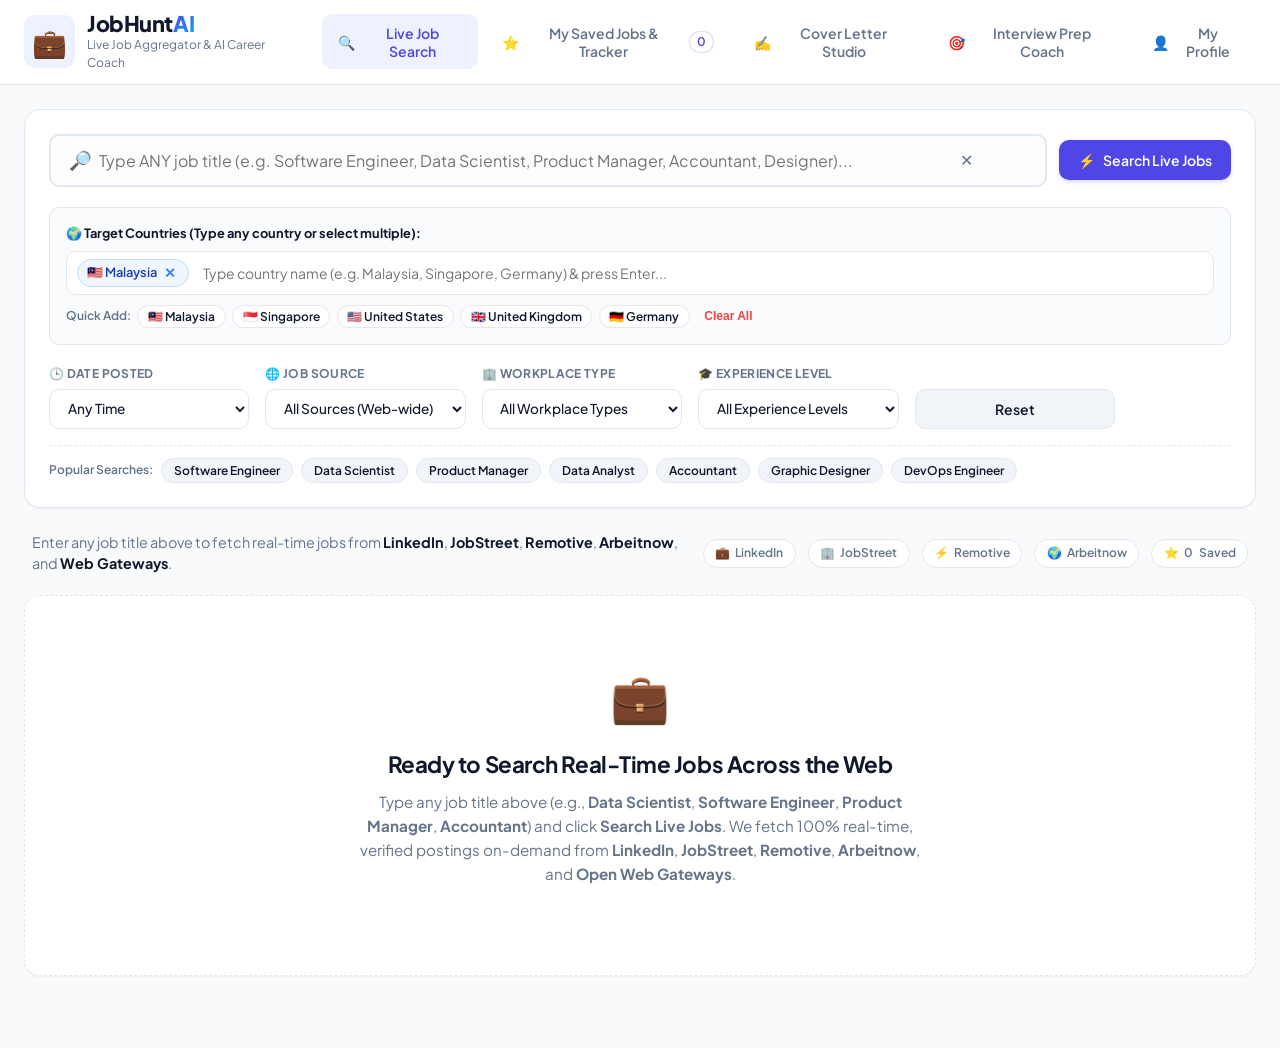
==== static/index.html @ df3e8c30 "A website to find jobs." ====
<!DOCTYPE html>
<html lang="en">
<head>
  <meta charset="UTF-8">
  <meta name="viewport" content="width=device-width, initial-scale=1.0">
  <title>JobHuntAI — Live Real-Time Job Search & Career Assistant</title>
  <link rel="stylesheet" href="styles.css">
  <link rel="preconnect" href="https://fonts.googleapis.com">
  <link rel="preconnect" href="https://fonts.gstatic.com" crossorigin>
  <link href="https://fonts.googleapis.com/css2?family=Plus+Jakarta+Sans:wght@400;500;600;700;800&family=JetBrains+Mono:wght@400;500&display=swap" rel="stylesheet">
</head>
<body>
  <!-- Header / Navigation -->
  <header class="app-header">
    <div class="header-container">
      <div class="brand">
        <div class="logo-icon">💼</div>
        <div class="brand-text">
          <h1>JobHunt<span class="gradient-text">AI</span></h1>
          <p class="tagline">Live Job Aggregator & AI Career Coach</p>
        </div>
      </div>

      <nav class="main-nav">
        <button class="nav-btn active" data-tab="jobs-tab">
          <span class="icon">🔍</span> Live Job Search
        </button>
        <button class="nav-btn" data-tab="tracker-tab">
          <span class="icon">⭐</span> My Saved Jobs & Tracker
          <span class="badge" id="nav-saved-count">0</span>
        </button>
        <button class="nav-btn" data-tab="cover-letter-tab">
          <span class="icon">✍️</span> Cover Letter Studio
        </button>
        <button class="nav-btn" data-tab="interview-tab">
          <span class="icon">🎯</span> Interview Prep Coach
        </button>
        <button class="nav-btn" data-tab="profile-tab">
          <span class="icon">👤</span> My Profile
        </button>
      </nav>
    </div>
  </header>

  <!-- Main Content Container -->
  <main class="main-container">

    <!-- ==================== TAB 1: LIVE JOB SEARCH ==================== -->
    <section id="jobs-tab" class="tab-pane active">
      <!-- Search & Filter Hero -->
      <div class="hero-search-box">
        <form id="live-search-form" class="search-bar-wrap">
          <span class="search-icon">🔎</span>
          <input type="text" id="job-search-input" placeholder="Type ANY job title (e.g. Software Engineer, Data Scientist, Product Manager, Accountant, Designer)..." autocomplete="off" required>
          <button type="button" id="clear-search-btn" class="clear-btn" title="Clear search">✕</button>
          
          <button type="submit" id="search-submit-btn" class="btn btn-primary btn-search-live">
            <span class="icon">⚡</span> <span class="btn-text">Search Live Jobs</span>
          </button>
        </form>

        <!-- Multi-Country Selection Tag Area -->
        <div class="country-filter-section">
          <div class="country-input-wrap">
            <label class="section-label">🌍 Target Countries (Type any country or select multiple):</label>
            <div class="tag-input-container" id="country-tag-container">
              <input type="text" id="country-text-input" placeholder="Type country name (e.g. Malaysia, Singapore, Germany) & press Enter..." list="countries-datalist" autocomplete="off">
            </div>
            <datalist id="countries-datalist">
              <option value="Malaysia">🇲🇾 Malaysia</option>
              <option value="Singapore">🇸🇬 Singapore</option>
              <option value="United States">🇺🇸 United States</option>
              <option value="United Kingdom">🇬🇧 United Kingdom</option>
              <option value="Germany">🇩🇪 Germany</option>
              <option value="Australia">🇦🇺 Australia</option>
              <option value="Canada">🇨🇦 Canada</option>
              <option value="Japan">🇯🇵 Japan</option>
              <option value="Switzerland">🇨🇭 Switzerland</option>
              <option value="Netherlands">🇳🇱 Netherlands</option>
              <option value="France">🇫🇷 France</option>
              <option value="China">🇨🇳 China</option>
              <option value="India">🇮🇳 India</option>
            </datalist>
          </div>

          <div class="quick-country-suggestions">
            <span class="suggestion-label">Quick Add:</span>
            <button type="button" class="quick-country-btn" data-country="Malaysia">🇲🇾 Malaysia</button>
            <button type="button" class="quick-country-btn" data-country="Singapore">🇸🇬 Singapore</button>
            <button type="button" class="quick-country-btn" data-country="United States">🇺🇸 United States</button>
            <button type="button" class="quick-country-btn" data-country="United Kingdom">🇬🇧 United Kingdom</button>
            <button type="button" class="quick-country-btn" data-country="Germany">🇩🇪 Germany</button>
            <button type="button" class="clear-countries-link" id="clear-all-countries-btn">Clear All</button>
          </div>
        </div>

        <!-- Filter Row: Date Posted (Time Filter), Source, Workplace, Experience -->
        <div class="filters-row">
          <div class="filter-group">
            <label for="filter-time">🕒 Date Posted</label>
            <select id="filter-time" class="form-select">
              <option value="any">Any Time</option>
              <option value="24h">Past 24 Hours</option>
              <option value="week">Past Week (7 Days)</option>
              <option value="month">Past Month (30 Days)</option>
            </select>
          </div>

          <div class="filter-group">
            <label for="filter-source">🌐 Job Source</label>
            <select id="filter-source" class="form-select">
              <option value="">All Sources (Web-wide)</option>
              <option value="LinkedIn">LinkedIn</option>
              <option value="JobStreet">JobStreet</option>
              <option value="Remotive">Remotive (Remote Tech)</option>
              <option value="Arbeitnow">Arbeitnow (Global/EU)</option>
              <option value="Web">Web Gateways</option>
            </select>
          </div>

          <div class="filter-group">
            <label for="filter-workplace">🏢 Workplace Type</label>
            <select id="filter-workplace" class="form-select">
              <option value="">All Workplace Types</option>
              <option value="Hybrid">Hybrid</option>
              <option value="Remote">Remote</option>
              <option value="On-site">On-site</option>
            </select>
          </div>

          <div class="filter-group">
            <label for="filter-experience">🎓 Experience Level</label>
            <select id="filter-experience" class="form-select">
              <option value="">All Experience Levels</option>
              <option value="Entry-level">Entry-level / Graduate</option>
              <option value="Mid-level">Mid-level</option>
              <option value="Senior">Senior</option>
              <option value="Lead">Lead / Management</option>
            </select>
          </div>

          <div class="filter-group filter-actions">
            <label>&nbsp;</label>
            <button type="button" id="reset-filters-btn" class="btn btn-secondary">Reset</button>
          </div>
        </div>

        <!-- Role Suggestions -->
        <div class="quick-tags">
          <span class="quick-tag-label">Popular Searches:</span>
          <button type="button" class="tag-pill" data-keyword="Software Engineer">Software Engineer</button>
          <button type="button" class="tag-pill" data-keyword="Data Scientist">Data Scientist</button>
          <button type="button" class="tag-pill" data-keyword="Product Manager">Product Manager</button>
          <button type="button" class="tag-pill" data-keyword="Data Analyst">Data Analyst</button>
          <button type="button" class="tag-pill" data-keyword="Accountant">Accountant</button>
          <button type="button" class="tag-pill" data-keyword="Graphic Designer">Graphic Designer</button>
          <button type="button" class="tag-pill" data-keyword="DevOps Engineer">DevOps Engineer</button>
        </div>
      </div>

      <!-- Live Search Status Banner -->
      <div class="results-header">
        <div class="results-count">
          <span id="search-status-text">Enter any job title above to fetch real-time jobs from <strong>LinkedIn</strong>, <strong>JobStreet</strong>, <strong>Remotive</strong>, <strong>Arbeitnow</strong>, and <strong>Web Gateways</strong>.</span>
        </div>
        <div class="stats-pills">
          <span class="stat-badge"><span class="icon">💼</span> LinkedIn</span>
          <span class="stat-badge"><span class="icon">🏢</span> JobStreet</span>
          <span class="stat-badge"><span class="icon">⚡</span> Remotive</span>
          <span class="stat-badge"><span class="icon">🌍</span> Arbeitnow</span>
          <span class="stat-badge"><span class="icon">⭐</span> <span id="stat-saved-count">0</span> Saved</span>
        </div>
      </div>

      <!-- Jobs Grid -->
      <div id="jobs-grid" class="jobs-grid">
        <!-- Live jobs will appear here on search -->
      </div>

      <!-- Load More Pagination Button -->
      <div id="load-more-container" class="load-more-wrap hidden">
        <button id="load-more-btn" class="btn btn-secondary btn-lg">
          <span class="icon">➕</span> Load More Jobs (<span id="showing-count">0</span> of <span id="total-count">0</span>)
        </button>
      </div>
    </section>

    <!-- ==================== TAB 2: SAVED JOBS & APPLICATION TRACKER ==================== -->
    <section id="tracker-tab" class="tab-pane">
      <div class="tracker-header">
        <div>
          <h2>My Saved Jobs & Application Pipeline</h2>
          <p class="panel-subtitle">Jobs you bookmark from live searches are stored here to draft cover letters, prepare for interviews, and track your application progress.</p>
        </div>
        <div class="tracker-quick-stats">
          <div class="stat-box">
            <span class="stat-num" id="pipeline-total">0</span>
            <span class="stat-label">Total Saved</span>
          </div>
          <div class="stat-box">
            <span class="stat-num text-warning" id="pipeline-saved">0</span>
            <span class="stat-label">Bookmarked</span>
          </div>
          <div class="stat-box">
            <span class="stat-num text-info" id="pipeline-applied">0</span>
            <span class="stat-label">Applied</span>
          </div>
          <div class="stat-box">
            <span class="stat-num text-primary" id="pipeline-interviewing">0</span>
            <span class="stat-label">Interviewing</span>
          </div>
        </div>
      </div>

      <!-- Pipeline Kanban Board -->
      <div class="kanban-board">
        <div class="kanban-col">
          <div class="kanban-col-header">
            <h4>⭐ Bookmarked / Saved</h4>
            <span class="col-count" id="count-col-saved">0</span>
          </div>
          <div class="kanban-cards" id="col-saved-cards"></div>
        </div>

        <div class="kanban-col">
          <div class="kanban-col-header">
            <h4>🚀 Applied</h4>
            <span class="col-count" id="count-col-applied">0</span>
          </div>
          <div class="kanban-cards" id="col-applied-cards"></div>
        </div>

        <div class="kanban-col">
          <div class="kanban-col-header">
            <h4>🎯 Interviewing</h4>
            <span class="col-count" id="count-col-interviewing">0</span>
          </div>
          <div class="kanban-cards" id="col-interviewing-cards"></div>
        </div>

        <div class="kanban-col">
          <div class="kanban-col-header">
            <h4>🎉 Offer / Decisions</h4>
            <span class="col-count" id="count-col-offered">0</span>
          </div>
          <div class="kanban-cards" id="col-offered-cards"></div>
        </div>
      </div>
    </section>

    <!-- ==================== TAB 3: COVER LETTER STUDIO ==================== -->
    <section id="cover-letter-tab" class="tab-pane">
      <div class="feature-layout">
        <div class="feature-sidebar">
          <div class="panel-card">
            <h3><span class="icon">⚙️</span> Generation Setup</h3>
            <p class="panel-subtitle">Select a saved job or tailor a custom cover letter.</p>

            <div class="form-group">
              <label for="cl-job-select">Target Role</label>
              <select id="cl-job-select" class="form-select">
                <option value="">-- Choose from Saved Jobs --</option>
              </select>
            </div>

            <div id="cl-job-preview-box" class="job-quick-preview hidden">
              <div class="preview-title" id="cl-preview-title">-</div>
              <div class="preview-company" id="cl-preview-company">-</div>
              <div class="preview-meta">
                <span class="badge" id="cl-preview-country">🌍 -</span>
                <span class="badge" id="cl-preview-source">💼 Source</span>
              </div>
            </div>

            <div class="form-group">
              <label for="cl-tone-select">Tone of Letter</label>
              <select id="cl-tone-select" class="form-select">
                <option value="professional">Professional & Polished</option>
                <option value="enthusiastic">Enthusiastic & Passionate</option>
                <option value="confident">Confident & Results-Oriented</option>
                <option value="modern">Modern, Concise & Direct</option>
              </select>
            </div>

            <div class="form-group">
              <label for="cl-motivation-input">🎯 Why This Company? (Motivation & Culture Fit - Optional)</label>
              <textarea id="cl-motivation-input" rows="2" placeholder="e.g. I admire your real-time data architecture and your expansion across Southeast Asia..."></textarea>
            </div>

            <div class="form-group">
              <label for="cl-achievements-input">🏆 Key Achievements & Quantified Metrics (Optional)</label>
              <textarea id="cl-achievements-input" rows="3" placeholder="e.g. Scaled database infrastructure to 10M daily users; reduced customer churn by 18%; led a cross-functional team of 6 engineers."></textarea>
            </div>

            <div class="form-group">
              <label for="cl-skills-highlight-input">🛠️ Skills to Emphasize (Optional)</label>
              <input type="text" id="cl-skills-highlight-input" placeholder="e.g. Python, SQL, distributed systems, PyTorch">
            </div>

            <div class="form-group">
              <label for="cl-career-story-input">📖 Career Story / Trajectory (Optional)</label>
              <textarea id="cl-career-story-input" rows="2" placeholder="e.g. Transitioned from finance analytics to software engineering, bringing strong commercial acumen to technical problems."></textarea>
            </div>

            <div class="form-group">
              <label for="cl-focus-input">💡 Additional Custom Focus (Optional)</label>
              <textarea id="cl-focus-input" rows="2" placeholder="e.g. Emphasize my 4 years of experience, leadership, and proactive problem ownership."></textarea>
            </div>

            <div class="form-group">
              <label for="cl-gemini-key">🔑 Gemini API Key (Optional for Gemini 1.5/2.0 Generation)</label>
              <input type="password" id="cl-gemini-key" placeholder="AIzaSy... (uses smart built-in engine if blank)">
            </div>

            <div class="candidate-snapshot">
              <div class="snapshot-header">
                <strong>Applicant Snapshot</strong>
                <a href="#" class="edit-profile-link" id="cl-edit-profile-btn">Edit Profile</a>
              </div>
              <div class="snapshot-body" id="cl-applicant-summary">
                Loading profile...
              </div>
            </div>

            <button id="generate-cl-btn" class="btn btn-primary btn-block btn-lg">
              <span class="icon">✨</span> Generate Cover Letter
            </button>
          </div>
        </div>

        <div class="feature-main">
          <div class="panel-card editor-card">
            <div class="editor-header">
              <div class="editor-title">
                <h3>Cover Letter Output</h3>
                <span class="editor-badge" id="cl-status-badge">Ready</span>
              </div>
              <div class="editor-actions">
                <button id="copy-cl-btn" class="btn btn-sm btn-outline">
                  <span class="icon">📋</span> Copy
                </button>
                <button id="download-cl-btn" class="btn btn-sm btn-outline">
                  <span class="icon">💾</span> Download TXT
                </button>
                <button id="print-cl-btn" class="btn btn-sm btn-outline">
                  <span class="icon">🖨️</span> Print / PDF
                </button>
              </div>
            </div>

            <div class="editor-body">
              <textarea id="cl-output-textarea" placeholder="Your generated cover letter will appear here. You can freely edit and polish it before copying or downloading."></textarea>
            </div>

            <div class="editor-footer">
              <span id="cl-word-count">0 words</span>
              <span class="text-muted">Pro-tip: Tailored cover letters referencing company headquarters and scale achieve 3x higher response rates.</span>
            </div>
          </div>
        </div>
      </div>
    </section>

    <!-- ==================== TAB 4: INTERVIEW PREP COACH ==================== -->
    <section id="interview-tab" class="tab-pane">
      <div class="interview-header-bar">
        <div class="selector-container">
          <label for="prep-job-select"><strong>🎯 Select Job for Interview Preparation:</strong></label>
          <select id="prep-job-select" class="form-select">
            <option value="">-- Choose from Saved Jobs --</option>
          </select>
        </div>
        <div id="prep-job-badge" class="prep-job-badge hidden">
          <span id="prep-badge-title">-</span> at <span id="prep-badge-company">-</span>
        </div>
      </div>

      <div class="prep-layout">
        <div class="prep-questions-col">
          <div class="sub-nav">
            <button class="sub-nav-btn active" data-subtab="tech-questions">💻 Technical / Role Q&A</button>
            <button class="sub-nav-btn" data-subtab="behavioral-questions">🤝 Behavioral (STAR)</button>
            <button class="sub-nav-btn" data-subtab="company-questions">🏢 Company & Culture</button>
            <button class="sub-nav-btn" data-subtab="reverse-questions">❓ Questions to Ask</button>
          </div>

          <div id="tech-questions" class="sub-tab-content active">
            <div class="prep-intro-alert">
              <strong>Role Rigor Check:</strong> Tailored questions designed to test core domain competencies, technical frameworks, and problem-solving required for this position.
            </div>
            <div id="tech-questions-list" class="accordion-list"></div>
          </div>

          <div id="behavioral-questions" class="sub-tab-content">
            <div class="prep-intro-alert">
              <strong>STAR Framework Guide:</strong> Structure your answers with <em>Situation</em>, <em>Task</em>, <em>Action</em>, and <em>Result</em>.
            </div>
            <div id="behavioral-questions-list" class="accordion-list"></div>
          </div>

          <div id="company-questions" class="sub-tab-content">
            <div class="prep-intro-alert">
              <strong>Company Context:</strong> Tailored insights leveraging company headquarters, scale, and industry positioning.
            </div>
            <div id="company-questions-list" class="accordion-list"></div>
          </div>

          <div id="reverse-questions" class="sub-tab-content">
            <div class="prep-intro-alert">
              <strong>Stand Out:</strong> Asking smart, insightful questions at the end of the interview shows leadership and curiosity.
            </div>
            <div id="reverse-questions-list" class="accordion-list"></div>
          </div>
        </div>

        <div class="prep-practice-col">
          <div class="panel-card practice-card">
            <div class="practice-header">
              <h3><span class="icon">🎙️</span> Mock Practice & AI Feedback</h3>
              <span class="badge badge-accent">Live Simulator</span>
            </div>
            <p class="panel-subtitle">Select any question from the left, practice typing your answer, and receive instant AI grading and feedback.</p>

            <div class="form-group">
              <label>Current Selected Question:</label>
              <div id="practice-current-question" class="practice-question-display">
                Click "Practice Answering" on any question to load it here.
              </div>
            </div>

            <div class="form-group">
              <label for="practice-user-answer">Your Practice Answer:</label>
              <textarea id="practice-user-answer" rows="6" placeholder="Type your response here. Aim for 3-5 sentences including technical methods, trade-offs, and measurable outcomes..."></textarea>
            </div>

            <button id="evaluate-answer-btn" class="btn btn-primary btn-block">
              <span class="icon">⚡</span> Evaluate My Answer
            </button>

            <div id="evaluation-result-box" class="evaluation-result hidden">
              <div class="eval-score-row">
                <div class="eval-score-circle">
                  <span id="eval-score-num">85</span>
                  <small>/100</small>
                </div>
                <div class="eval-score-verdict">
                  <h4 id="eval-verdict-title">Strong Performance!</h4>
                  <p id="eval-verdict-desc">Your answer covers key fundamentals with good depth.</p>
                </div>
              </div>

              <div class="eval-section">
                <h5>✅ Key Strengths</h5>
                <ul id="eval-strengths-list"></ul>
              </div>

              <div class="eval-section">
                <h5>💡 Suggestions for Improvement</h5>
                <ul id="eval-improvements-list"></ul>
              </div>

              <div class="eval-section">
                <h5>🏆 Model Sample Answer</h5>
                <div id="eval-model-answer" class="eval-model-box"></div>
              </div>
            </div>
          </div>
        </div>
      </div>
    </section>

    <!-- ==================== TAB 5: MY PROFILE ==================== -->
    <section id="profile-tab" class="tab-pane">
      <div class="profile-container">
        <div class="panel-card">
          <div class="profile-card-header">
            <div>
              <h2>Candidate Profile & Resume Data</h2>
              <p class="panel-subtitle">Your profile information is automatically used by the AI engine to personalize cover letters and interview prep.</p>
            </div>
            <button id="save-profile-btn" class="btn btn-primary">
              <span class="icon">💾</span> Save Profile
            </button>
          </div>

          <form id="profile-form" class="profile-form">
            <div class="form-grid-2">
              <div class="form-group">
                <label for="prof-name">Full Name</label>
                <input type="text" id="prof-name" placeholder="e.g. Alex Chen">
              </div>
              <div class="form-group">
                <label for="prof-title">Current Professional Title</label>
                <input type="text" id="prof-title" placeholder="e.g. Senior Software Engineer">
              </div>
            </div>

            <div class="form-grid-3">
              <div class="form-group">
                <label for="prof-email">Email Address</label>
                <input type="email" id="prof-email" placeholder="alex@example.com">
              </div>
              <div class="form-group">
                <label for="prof-phone">Phone Number</label>
                <input type="text" id="prof-phone" placeholder="+60 12-345 6789">
              </div>
              <div class="form-group">
                <label for="prof-location">Location / Remote Preference</label>
                <input type="text" id="prof-location" placeholder="e.g. Kuala Lumpur, Malaysia (Open to Remote)">
              </div>
            </div>

            <div class="form-grid-2">
              <div class="form-group">
                <label for="prof-experience">Years of Professional Experience</label>
                <input type="number" id="prof-experience" min="0" max="40" value="4">
              </div>
              <div class="form-group">
                <label for="prof-education">Education Background</label>
                <input type="text" id="prof-education" placeholder="e.g. B.S. in Computer Science">
              </div>
            </div>

            <div class="form-group">
              <label for="prof-skills">Core Skills (Comma separated)</label>
              <input type="text" id="prof-skills" placeholder="Python, SQL, React, Node.js, Cloud, Docker">
            </div>

            <div class="form-group">
              <label for="prof-bio">Career Bio & Key Accomplishments</label>
              <textarea id="prof-bio" rows="4" placeholder="Briefly describe your career highlights, impact achieved, and key technologies you excel in..."></textarea>
            </div>

            <div class="form-grid-3">
              <div class="form-group">
                <label for="prof-linkedin">LinkedIn Profile URL</label>
                <input type="url" id="prof-linkedin" placeholder="https://linkedin.com/in/username">
              </div>
              <div class="form-group">
                <label for="prof-github">GitHub / Portfolio URL</label>
                <input type="url" id="prof-github" placeholder="https://github.com/username">
              </div>
              <div class="form-group">
                <label for="prof-portfolio">Personal Website</label>
                <input type="url" id="prof-portfolio" placeholder="https://yourportfolio.dev">
              </div>
            </div>
          </form>
        </div>
      </div>
    </section>

  </main>

  <!-- Job Detail Modal -->
  <div id="job-detail-modal" class="modal-backdrop hidden">
    <div class="modal-dialog modal-lg">
      <div class="modal-content">
        <div class="modal-header">
          <div class="modal-title-wrap">
            <h2 id="modal-job-title">Job Title</h2>
            <div class="modal-subhead">
              <span id="modal-job-company" class="company-name">Company</span>
              <span id="modal-country-badge" class="badge badge-country">🌍 Country</span>
              <span id="modal-size-badge" class="badge badge-size">👥 Size</span>
              <span id="modal-source-badge" class="badge badge-source">💼 Source</span>
              <span id="modal-workplace-badge" class="badge badge-workplace">🏢 Remote</span>
            </div>
          </div>
          <button class="modal-close-btn" id="close-detail-modal">✕</button>
        </div>

        <div class="modal-body">
          <div class="job-specs-grid">
            <div class="spec-item">
              <span class="spec-label">Headquarters / Origin</span>
              <span class="spec-val" id="modal-spec-country">-</span>
            </div>
            <div class="spec-item">
              <span class="spec-label">Company Size</span>
              <span class="spec-val" id="modal-spec-size">-</span>
            </div>
            <div class="spec-item">
              <span class="spec-label">Industry</span>
              <span class="spec-val" id="modal-spec-industry">-</span>
            </div>
            <div class="spec-item">
              <span class="spec-label">Salary Range</span>
              <span class="spec-val" id="modal-spec-salary">-</span>
            </div>
            <div class="spec-item">
              <span class="spec-label">Location</span>
              <span class="spec-val" id="modal-spec-location">-</span>
            </div>
            <div class="spec-item">
              <span class="spec-label">Posted Date</span>
              <span class="spec-val" id="modal-spec-posted">-</span>
            </div>
          </div>

          <div class="modal-section">
            <h3>About the Role</h3>
            <p id="modal-job-desc" class="job-desc-text"></p>
          </div>

          <div class="modal-section" id="modal-resp-section">
            <h3>Key Responsibilities</h3>
            <ul id="modal-job-resp" class="styled-list"></ul>
          </div>

          <div class="modal-section" id="modal-req-section">
            <h3>Requirements & Qualifications</h3>
            <ul id="modal-job-req" class="styled-list"></ul>
          </div>

          <div class="modal-section">
            <h3>Key Skills & Technologies</h3>
            <div id="modal-job-skills" class="skills-wrap"></div>
          </div>
        </div>

        <div class="modal-footer">
          <div class="footer-left">
            <button id="modal-save-btn" class="btn btn-outline">
              ⭐ Save to My Tracker
            </button>
          </div>
          <div class="footer-right">
            <button id="modal-draft-cl-btn" class="btn btn-secondary">
              <span class="icon">✍️</span> Draft Cover Letter
            </button>
            <button id="modal-prep-btn" class="btn btn-secondary">
              <span class="icon">🎯</span> Prepare Interview
            </button>
            <a id="modal-apply-btn" href="#" target="_blank" rel="noopener" class="btn btn-primary btn-apply-link">
              <span class="icon">↗</span> Apply Now
            </a>
          </div>
        </div>
      </div>
    </div>
  </div>

  <div id="toast" class="toast hidden">Message</div>

  <script src="app.js"></script>
</body>
</html>
---- static/styles.css ----
/* ==========================================================================
   JobHuntAI Design System & Stylesheet
   ========================================================================== */

:root {
  --primary: #4f46e5;
  --primary-hover: #4338ca;
  --primary-light: #eef2ff;
  --secondary: #0ea5e9;
  --accent: #10b981;
  --accent-light: #ecfdf5;
  --warning: #f59e0b;
  --warning-light: #fffbeb;
  --danger: #ef4444;
  --linkedin: #0a66c2;
  --linkedin-light: #e8f3fc;
  
  --bg-main: #f8fafc;
  --bg-card: #ffffff;
  --bg-subtle: #f1f5f9;
  
  --text-main: #0f172a;
  --text-muted: #64748b;
  --text-light: #94a3b8;
  
  --border-color: #e2e8f0;
  --border-focus: #818cf8;
  
  --shadow-sm: 0 1px 2px 0 rgb(0 0 0 / 0.05);
  --shadow-md: 0 4px 6px -1px rgb(0 0 0 / 0.08), 0 2px 4px -2px rgb(0 0 0 / 0.06);
  --shadow-lg: 0 10px 15px -3px rgb(0 0 0 / 0.08), 0 4px 6px -4px rgb(0 0 0 / 0.04);
  --shadow-xl: 0 20px 25px -5px rgb(0 0 0 / 0.1), 0 8px 10px -6px rgb(0 0 0 / 0.06);
  
  --radius-sm: 6px;
  --radius-md: 10px;
  --radius-lg: 16px;
  --radius-full: 9999px;
  
  --transition: all 0.2s cubic-bezier(0.4, 0, 0.2, 1);
}

* {
  box-sizing: border-box;
  margin: 0;
  padding: 0;
}

body {
  font-family: 'Plus Jakarta Sans', -apple-system, BlinkMacSystemFont, "Segoe UI", Roboto, sans-serif;
  background-color: var(--bg-main);
  color: var(--text-main);
  line-height: 1.5;
  -webkit-font-smoothing: antialiased;
}

/* Typography & Utilities */
h1, h2, h3, h4, h5 {
  font-weight: 700;
  color: var(--text-main);
  letter-spacing: -0.02em;
}

.gradient-text {
  background: linear-gradient(135deg, var(--primary) 0%, var(--secondary) 100%);
  -webkit-background-clip: text;
  -webkit-text-fill-color: transparent;
}

.text-muted { color: var(--text-muted); font-size: 0.875rem; }
.text-warning { color: var(--warning); }
.text-info { color: var(--secondary); }
.text-primary { color: var(--primary); }

.hidden { display: none !important; }

/* Buttons */
.btn {
  display: inline-flex;
  align-items: center;
  justify-content: center;
  gap: 0.5rem;
  font-family: inherit;
  font-weight: 600;
  font-size: 0.875rem;
  padding: 0.625rem 1.125rem;
  border-radius: var(--radius-md);
  border: 1px solid transparent;
  cursor: pointer;
  transition: var(--transition);
  text-decoration: none;
}

.btn-primary {
  background-color: var(--primary);
  color: #ffffff;
  box-shadow: 0 2px 4px rgba(79, 70, 229, 0.2);
}

.btn-primary:hover {
  background-color: var(--primary-hover);
  box-shadow: 0 4px 8px rgba(79, 70, 229, 0.3);
  transform: translateY(-1px);
}

.btn-secondary {
  background-color: var(--bg-subtle);
  color: var(--text-main);
  border-color: var(--border-color);
}

.btn-secondary:hover {
  background-color: #e2e8f0;
}

.btn-outline {
  background-color: transparent;
  border-color: var(--border-color);
  color: var(--text-main);
}

.btn-outline:hover {
  background-color: var(--bg-subtle);
  border-color: var(--text-muted);
}

.btn-live-search {
  background: linear-gradient(135deg, #059669 0%, #0d9488 100%);
  color: #ffffff;
  padding: 0.75rem 1.25rem;
  border-radius: var(--radius-md);
  box-shadow: 0 2px 5px rgba(5, 150, 105, 0.25);
  font-weight: 700;
  white-space: nowrap;
  flex-shrink: 0;
}

.btn-live-search:hover {
  background: linear-gradient(135deg, #047857 0%, #0f766e 100%);
  box-shadow: 0 4px 10px rgba(5, 150, 105, 0.35);
  transform: translateY(-1px);
}

.btn-sm {
  padding: 0.375rem 0.75rem;
  font-size: 0.75rem;
  border-radius: var(--radius-sm);
}

.btn-lg {
  padding: 0.875rem 1.5rem;
  font-size: 1rem;
}

.btn-block {
  width: 100%;
}

/* Badges */
.badge {
  display: inline-flex;
  align-items: center;
  gap: 0.25rem;
  padding: 0.25rem 0.625rem;
  font-size: 0.75rem;
  font-weight: 600;
  border-radius: var(--radius-full);
  background-color: var(--bg-subtle);
  color: var(--text-main);
  border: 1px solid var(--border-color);
}

.badge-country {
  background-color: #eff6ff;
  border-color: #bfdbfe;
  color: #1e40af;
}

.badge-size {
  background-color: #f5f3ff;
  border-color: #ddd6fe;
  color: #6d28d9;
}

.badge-source {
  background-color: var(--linkedin-light);
  border-color: #b9dcf7;
  color: var(--linkedin);
  font-weight: 700;
}

.badge-source-jobstreet {
  background-color: #f5f3ff;
  border-color: #ddd6fe;
  color: #6d28d9;
  font-weight: 700;
}

.badge-source-greenhouse {
  background-color: #ecfdf5;
  border-color: #a7f3d0;
  color: #047857;
}

.badge-source-remotive {
  background-color: #f0fdfa;
  border-color: #99f6e4;
  color: #0d9488;
  font-weight: 700;
}

.badge-source-arbeitnow {
  background-color: #fff7ed;
  border-color: #fed7aa;
  color: #ea580c;
  font-weight: 700;
}

.badge-source-web {
  background-color: #f1f5f9;
  border-color: #cbd5e1;
  color: #475569;
  font-weight: 700;
}

.badge-time {
  background-color: #fef3c7;
  border-color: #fde68a;
  color: #92400e;
  font-size: 0.7rem;
}

.badge-accent {
  background-color: var(--accent-light);
  border-color: #a7f3d0;
  color: #065f46;
}

.badge-workplace {
  background-color: #ecfdf5;
  color: #047857;
  border-color: #a7f3d0;
}

/* Header */
.app-header {
  background-color: #ffffff;
  border-bottom: 1px solid var(--border-color);
  position: sticky;
  top: 0;
  z-index: 100;
  backdrop-filter: blur(8px);
  background-color: rgba(255, 255, 255, 0.95);
}

.header-container {
  max-width: 1400px;
  margin: 0 auto;
  padding: 0.75rem 1.5rem;
  display: flex;
  align-items: center;
  justify-content: space-between;
  gap: 1.5rem;
}

.brand {
  display: flex;
  align-items: center;
  gap: 0.75rem;
}

.logo-icon {
  font-size: 1.75rem;
  background: var(--primary-light);
  padding: 0.35rem 0.5rem;
  border-radius: var(--radius-md);
}

.brand-text h1 {
  font-size: 1.35rem;
  font-weight: 800;
  line-height: 1.1;
}

.tagline {
  font-size: 0.75rem;
  color: var(--text-muted);
}

.main-nav {
  display: flex;
  align-items: center;
  gap: 0.5rem;
}

.nav-btn {
  display: flex;
  align-items: center;
  gap: 0.5rem;
  background: transparent;
  border: none;
  padding: 0.6rem 1rem;
  border-radius: var(--radius-md);
  font-family: inherit;
  font-size: 0.875rem;
  font-weight: 600;
  color: var(--text-muted);
  cursor: pointer;
  transition: var(--transition);
}

.nav-btn:hover {
  color: var(--text-main);
  background-color: var(--bg-subtle);
}

.nav-btn.active {
  color: var(--primary);
  background-color: var(--primary-light);
}

.nav-btn .badge {
  background-color: #ffffff;
  color: var(--primary);
  border-color: rgba(79, 70, 229, 0.2);
  padding: 0.15rem 0.45rem;
}

/* Main Container */
.main-container {
  max-width: 1400px;
  margin: 1.5rem auto;
  padding: 0 1.5rem 3rem 1.5rem;
}

.tab-pane {
  display: none;
}

.tab-pane.active {
  display: block;
  animation: fadeIn 0.25s ease-out;
}

@keyframes fadeIn {
  from { opacity: 0; transform: translateY(4px); }
  to { opacity: 1; transform: translateY(0); }
}

/* ==========================================================================
   TAB 1: JOB EXPLORER
   TAB 1: JOB EXPLORER & MULTI-COUNTRY FILTERS
   ========================================================================== */

.hero-search-box {
  background: #ffffff;
  border: 1px solid var(--border-color);
  border-radius: var(--radius-lg);
  padding: 1.5rem;
  box-shadow: var(--shadow-sm);
  margin-bottom: 1.5rem;
}

.search-bar-wrap {
  position: relative;
  display: flex;
  align-items: center;
  margin-bottom: 1rem;
  gap: 0.75rem;
  margin-bottom: 1.25rem;
}

.search-icon {
  position: absolute;
  left: 1.25rem;
  font-size: 1.15rem;
  color: var(--text-muted);
  pointer-events: none;
}

.search-bar-wrap input {
  width: 100%;
  padding: 0.875rem 3rem 0.875rem 3rem;
  flex: 1;
  padding: 0.875rem 2.5rem 0.875rem 3rem;
  font-family: inherit;
  font-size: 1rem;
  border: 2px solid var(--border-color);
  border-radius: var(--radius-md);
  outline: none;
  transition: var(--transition);
  background-color: #fdfdfd;
}

.search-bar-wrap input:focus {
  border-color: var(--primary);
  background-color: #ffffff;
  box-shadow: 0 0 0 3px rgba(79, 70, 229, 0.12);
}

.clear-btn {
  position: absolute;
  right: 1rem;
  right: 250px;
  background: transparent;
  border: none;
  color: var(--text-muted);
  cursor: pointer;
  font-size: 1rem;
  padding: 0.25rem 0.5rem;
}

/* Multi-Country Tag Input Styles */
.country-filter-section {
  background-color: #fafbfc;
  border: 1px solid var(--border-color);
  border-radius: var(--radius-md);
  padding: 1rem;
  margin-bottom: 1.25rem;
}

.section-label {
  display: block;
  font-size: 0.8rem;
  font-weight: 700;
  color: var(--text-main);
  margin-bottom: 0.5rem;
}

.tag-input-container {
  display: flex;
  flex-wrap: wrap;
  align-items: center;
  gap: 0.4rem;
  background-color: #ffffff;
  border: 1px solid var(--border-color);
  border-radius: var(--radius-md);
  padding: 0.4rem 0.6rem;
  min-height: 44px;
}

.tag-input-container:focus-within {
  border-color: var(--primary);
  box-shadow: 0 0 0 2px rgba(79, 70, 229, 0.15);
}

.country-pill {
  display: inline-flex;
  align-items: center;
  gap: 0.35rem;
  background: #eff6ff;
  border: 1px solid #bfdbfe;
  color: #1e40af;
  padding: 0.2rem 0.6rem;
  border-radius: var(--radius-full);
  font-size: 0.8rem;
  font-weight: 600;
  animation: fadeIn 0.15s ease-out;
}

.country-pill .remove-pill-btn {
  background: transparent;
  border: none;
  color: #3b82f6;
  cursor: pointer;
  font-size: 0.85rem;
  font-weight: 700;
  display: flex;
  align-items: center;
  justify-content: center;
  padding: 0 0.1rem;
}

.country-pill .remove-pill-btn:hover {
  color: #1e3a8a;
}

.tag-input-container input {
  flex: 1;
  min-width: 200px;
  border: none;
  outline: none;
  font-family: inherit;
  font-size: 0.875rem;
  padding: 0.35rem 0.5rem;
}

.quick-country-suggestions {
  display: flex;
  align-items: center;
  flex-wrap: wrap;
  gap: 0.4rem;
  margin-top: 0.6rem;
}

.suggestion-label {
  font-size: 0.75rem;
  font-weight: 600;
  color: var(--text-muted);
}

.quick-country-btn {
  background: #ffffff;
  border: 1px solid var(--border-color);
  border-radius: var(--radius-full);
  padding: 0.2rem 0.6rem;
  font-family: inherit;
  font-size: 0.75rem;
  font-weight: 600;
  color: var(--text-main);
  cursor: pointer;
  transition: var(--transition);
}

.quick-country-btn:hover {
  background: var(--primary-light);
  border-color: #c7d2fe;
  color: var(--primary);
}

.clear-countries-link {
  background: transparent;
  border: none;
  color: var(--danger);
  font-size: 0.75rem;
  font-weight: 600;
  cursor: pointer;
  margin-left: 0.5rem;
}

.clear-countries-link:hover {
  text-decoration: underline;
}

/* Filters Row */
.filters-row {
  display: grid;
  grid-template-columns: repeat(auto-fit, minmax(190px, 1fr)) 90px;
  grid-template-columns: repeat(auto-fit, minmax(190px, 1fr)) 100px;
  gap: 1rem;
  margin-bottom: 1rem;
}

.filter-group {
  display: flex;
  flex-direction: column;
  gap: 0.35rem;
}

.filter-group label {
  font-size: 0.75rem;
  font-weight: 700;
  color: var(--text-muted);
  text-transform: uppercase;
  letter-spacing: 0.03em;
}

.filter-group select, .form-select {
  padding: 0.6rem 0.85rem;
  font-family: inherit;
  font-size: 0.85rem;
  font-weight: 500;
  color: var(--text-main);
  background-color: #ffffff;
  border: 1px solid var(--border-color);
  border-radius: var(--radius-md);
  outline: none;
  cursor: pointer;
  transition: var(--transition);
}

.filter-group select:focus, .form-select:focus {
  border-color: var(--primary);
  box-shadow: 0 0 0 2px rgba(79, 70, 229, 0.15);
}

.quick-tags {
  display: flex;
  align-items: center;
  flex-wrap: wrap;
  gap: 0.5rem;
  padding-top: 0.75rem;
  border-top: 1px dashed var(--border-color);
}

.quick-tag-label {
  font-size: 0.75rem;
  font-weight: 600;
  color: var(--text-muted);
}

.tag-pill {
  background: var(--bg-subtle);
  border: 1px solid var(--border-color);
  border-radius: var(--radius-full);
  padding: 0.25rem 0.75rem;
  font-family: inherit;
  font-size: 0.75rem;
  font-weight: 600;
  color: var(--text-main);
  cursor: pointer;
  transition: var(--transition);
}

.tag-pill:hover, .tag-pill.active {
  background: var(--primary);
  color: #ffffff;
  border-color: var(--primary);
}

.results-header {
  display: flex;
  align-items: center;
  justify-content: space-between;
  margin-bottom: 1.25rem;
  padding: 0 0.5rem;
}

.results-count {
  font-size: 0.9rem;
  color: var(--text-muted);
}

.results-count strong {
  color: var(--text-main);
}

.stats-pills {
  display: flex;
  gap: 0.75rem;
}

.stat-badge {
  display: inline-flex;
  align-items: center;
  gap: 0.35rem;
  font-size: 0.75rem;
  font-weight: 600;
  background-color: #ffffff;
  border: 1px solid var(--border-color);
  padding: 0.3rem 0.7rem;
  border-radius: var(--radius-full);
  color: var(--text-muted);
}

/* Jobs Cards Grid */
.jobs-grid {
  display: grid;
  grid-template-columns: repeat(auto-fill, minmax(380px, 1fr));
  gap: 1.25rem;
}

.job-card {
  background-color: var(--bg-card);
  border: 1px solid var(--border-color);
  border-radius: var(--radius-lg);
  padding: 1.25rem;
  display: flex;
  flex-direction: column;
  justify-content: space-between;
  box-shadow: var(--shadow-sm);
  transition: var(--transition);
  position: relative;
}

.job-card:hover {
  transform: translateY(-2px);
  box-shadow: var(--shadow-md);
  border-color: #cbd5e1;
}

.job-card-header {
  margin-bottom: 0.75rem;
}

.card-top-meta {
  display: flex;
  align-items: center;
  justify-content: space-between;
  margin-bottom: 0.5rem;
}

.company-title {
  font-weight: 700;
  font-size: 0.9rem;
  color: var(--primary);
}

.status-indicator {
  font-size: 0.7rem;
  font-weight: 700;
  padding: 0.15rem 0.5rem;
  border-radius: var(--radius-sm);
}

.status-saved { background: var(--warning-light); color: var(--warning); }
.status-applied { background: #e0f2fe; color: #0284c7; }
.status-interviewing { background: var(--accent-light); color: var(--accent); }
.status-none { background: var(--bg-subtle); color: var(--text-muted); }

.job-role-title {
  font-size: 1.15rem;
  font-weight: 700;
  color: var(--text-main);
  line-height: 1.3;
  margin-bottom: 0.5rem;
}

/* Company Origin & Size Badges on Card */
/* Badges on Card */
.company-details-badges {
  display: flex;
  flex-wrap: wrap;
  gap: 0.4rem;
  margin-bottom: 0.75rem;
}

.card-salary-loc {
  display: flex;
  align-items: center;
  gap: 0.75rem;
  font-size: 0.8rem;
  color: var(--text-muted);
  font-weight: 500;
  margin-bottom: 0.75rem;
}

.card-summary {
  font-size: 0.85rem;
  color: var(--text-muted);
  line-height: 1.4;
  margin-bottom: 1rem;
  display: -webkit-box;
  -webkit-line-clamp: 3;
  -webkit-box-orient: vertical;
  overflow: hidden;
}

.card-skills-row {
  display: flex;
  flex-wrap: wrap;
  gap: 0.35rem;
  margin-bottom: 1rem;
}

.skill-tag {
  background-color: var(--bg-subtle);
  color: var(--text-main);
  font-size: 0.7rem;
  font-weight: 600;
  padding: 0.2rem 0.5rem;
  border-radius: var(--radius-sm);
}

.job-card-actions {
  display: flex;
  align-items: center;
  justify-content: space-between;
  padding-top: 0.85rem;
  border-top: 1px solid var(--border-color);
  gap: 0.5rem;
}

.action-buttons-group {
  display: flex;
  gap: 0.4rem;
}

.btn-apply-direct {
  background: var(--linkedin);
  color: #ffffff;
  border: none;
}

.btn-apply-direct:hover {
  background: #004182;
  color: #ffffff;
}

.btn-jobstreet {
  background: #6d28d9;
  color: #ffffff;
  border: none;
}

.btn-jobstreet:hover {
  background: #5b21b6;
  color: #ffffff;
}

.btn-remotive {
  background: #0d9488;
  color: #ffffff;
  border: none;
}

.btn-remotive:hover {
  background: #0f766e;
  color: #ffffff;
}

.btn-arbeitnow {
  background: #ea580c;
  color: #ffffff;
  border: none;
}

.btn-arbeitnow:hover {
  background: #c2410c;
  color: #ffffff;
}

.btn-web {
  background: #475569;
  color: #ffffff;
  border: none;
}

.btn-web:hover {
  background: #334155;
  color: #ffffff;
}

.load-more-wrap {
  display: flex;
  justify-content: center;
  margin-top: 2rem;
  margin-bottom: 1.5rem;
}

#load-more-btn {
  padding: 0.75rem 2rem;
  font-size: 0.95rem;
  font-weight: 700;
  display: inline-flex;
  align-items: center;
  gap: 0.5rem;
  border-radius: var(--radius-full);
  box-shadow: var(--shadow-sm);
  transition: var(--transition);
}

#load-more-btn:hover {
  transform: translateY(-2px);
  box-shadow: var(--shadow-md);
  border-color: var(--primary);
  color: var(--primary);
}

/* ==========================================================================
   TAB 2: COVER LETTER STUDIO
   ========================================================================== */

.feature-layout {
  display: grid;
  grid-template-columns: 420px 1fr;
  gap: 1.5rem;
  align-items: start;
}

.panel-card {
  background-color: var(--bg-card);
  border: 1px solid var(--border-color);
  border-radius: var(--radius-lg);
  padding: 1.5rem;
  box-shadow: var(--shadow-sm);
}

.panel-subtitle {
  font-size: 0.85rem;
  color: var(--text-muted);
  margin-top: 0.25rem;
  margin-bottom: 1.25rem;
}

.form-group {
  margin-bottom: 1.15rem;
  display: flex;
  flex-direction: column;
  gap: 0.35rem;
}

.form-group label {
  font-size: 0.8rem;
  font-weight: 700;
  color: var(--text-main);
}

.form-group input, .form-group textarea {
  padding: 0.65rem 0.85rem;
  font-family: inherit;
  font-size: 0.875rem;
  border: 1px solid var(--border-color);
  border-radius: var(--radius-md);
  outline: none;
  transition: var(--transition);
}

.form-group input:focus, .form-group textarea:focus {
  border-color: var(--primary);
  box-shadow: 0 0 0 2px rgba(79, 70, 229, 0.15);
}

.job-quick-preview {
  background: var(--primary-light);
  border: 1px solid #c7d2fe;
  border-radius: var(--radius-md);
  padding: 0.85rem;
  margin-bottom: 1rem;
}

.preview-title {
  font-weight: 700;
  font-size: 0.95rem;
  color: var(--primary-hover);
}

.preview-company {
  font-size: 0.85rem;
  font-weight: 600;
  color: var(--text-main);
  margin-bottom: 0.35rem;
}

.preview-meta {
  display: flex;
  flex-wrap: wrap;
  gap: 0.35rem;
}

.candidate-snapshot {
  background-color: var(--bg-subtle);
  border-radius: var(--radius-md);
  padding: 0.85rem;
  margin-bottom: 1.25rem;
  font-size: 0.8rem;
}

.snapshot-header {
  display: flex;
  justify-content: space-between;
  margin-bottom: 0.35rem;
}

.edit-profile-link {
  color: var(--primary);
  text-decoration: none;
  font-weight: 600;
}

.edit-profile-link:hover {
  text-decoration: underline;
}

.editor-card {
  display: flex;
  flex-direction: column;
  height: calc(100vh - 200px);
  min-height: 600px;
}

.editor-header {
  display: flex;
  align-items: center;
  justify-content: space-between;
  margin-bottom: 1rem;
  padding-bottom: 0.75rem;
  border-bottom: 1px solid var(--border-color);
}

.editor-title {
  display: flex;
  align-items: center;
  gap: 0.75rem;
}

.editor-badge {
  font-size: 0.7rem;
  font-weight: 700;
  padding: 0.2rem 0.5rem;
  border-radius: var(--radius-sm);
  background: var(--bg-subtle);
  color: var(--text-muted);
}

.editor-body {
  flex: 1;
  display: flex;
}

.editor-body textarea {
  width: 100%;
  height: 100%;
  padding: 1.25rem;
  font-family: 'JetBrains Mono', 'Courier New', monospace;
  font-size: 0.875rem;
  line-height: 1.6;
  border: 1px solid var(--border-color);
  border-radius: var(--radius-md);
  resize: none;
  outline: none;
  background-color: #fafbfc;
}

.editor-body textarea:focus {
  background-color: #ffffff;
  border-color: var(--primary);
}

.editor-footer {
  display: flex;
  align-items: center;
  justify-content: space-between;
  margin-top: 0.75rem;
  font-size: 0.75rem;
  color: var(--text-muted);
}

/* ==========================================================================
   TAB 3: INTERVIEW PREP COACH
   ========================================================================== */

.interview-header-bar {
  background: #ffffff;
  border: 1px solid var(--border-color);
  border-radius: var(--radius-lg);
  padding: 1rem 1.5rem;
  display: flex;
  align-items: center;
  justify-content: space-between;
  margin-bottom: 1.5rem;
}

.selector-container {
  display: flex;
  align-items: center;
  gap: 1rem;
}

.prep-job-badge {
  font-size: 0.85rem;
  font-weight: 600;
  color: var(--primary);
  background: var(--primary-light);
  padding: 0.4rem 0.85rem;
  border-radius: var(--radius-full);
}

.prep-layout {
  display: grid;
  grid-template-columns: 1fr 480px;
  gap: 1.5rem;
  align-items: start;
}

.sub-nav {
  display: flex;
  gap: 0.5rem;
  margin-bottom: 1rem;
  border-bottom: 1px solid var(--border-color);
  padding-bottom: 0.5rem;
}

.sub-nav-btn {
  background: transparent;
  border: none;
  font-family: inherit;
  font-size: 0.85rem;
  font-weight: 600;
  padding: 0.5rem 0.85rem;
  border-radius: var(--radius-md);
  color: var(--text-muted);
  cursor: pointer;
  transition: var(--transition);
}

.sub-nav-btn:hover {
  color: var(--text-main);
  background: var(--bg-subtle);
}

.sub-nav-btn.active {
  background: var(--primary);
  color: #ffffff;
}

.sub-tab-content {
  display: none;
}

.sub-tab-content.active {
  display: block;
}

.prep-intro-alert {
  background: var(--bg-subtle);
  border-left: 4px solid var(--primary);
  padding: 0.75rem 1rem;
  border-radius: 0 var(--radius-md) var(--radius-md) 0;
  font-size: 0.85rem;
  color: var(--text-muted);
  margin-bottom: 1.25rem;
}

.accordion-list {
  display: flex;
  flex-direction: column;
  gap: 1rem;
}

.accordion-item {
  background: #ffffff;
  border: 1px solid var(--border-color);
  border-radius: var(--radius-md);
  overflow: hidden;
  box-shadow: var(--shadow-sm);
}

.accordion-header {
  padding: 1rem 1.25rem;
  display: flex;
  align-items: flex-start;
  justify-content: space-between;
  cursor: pointer;
  gap: 1rem;
  background: #ffffff;
  transition: var(--transition);
}

.accordion-header:hover {
  background-color: var(--bg-subtle);
}

.accordion-title-wrap h4 {
  font-size: 0.95rem;
  font-weight: 700;
  color: var(--text-main);
  line-height: 1.4;
  margin-bottom: 0.25rem;
}

.accordion-category {
  font-size: 0.75rem;
  font-weight: 700;
  color: var(--primary);
  text-transform: uppercase;
}

.accordion-icon {
  font-size: 1rem;
  color: var(--text-muted);
  transition: transform 0.2s ease;
}

.accordion-item.open .accordion-icon {
  transform: rotate(180deg);
}

.accordion-content {
  padding: 0 1.25rem 1.25rem 1.25rem;
  display: none;
  border-top: 1px dashed var(--border-color);
  background-color: #fafbfc;
}

.accordion-item.open .accordion-content {
  display: block;
  animation: fadeIn 0.2s ease-out;
}

.key-concepts-box {
  display: flex;
  flex-wrap: wrap;
  gap: 0.4rem;
  margin: 0.85rem 0;
}

.concept-pill {
  background: #eff6ff;
  border: 1px solid #bfdbfe;
  color: #1d4ed8;
  font-size: 0.7rem;
  font-weight: 700;
  padding: 0.2rem 0.5rem;
  border-radius: var(--radius-full);
}

.model-answer-box {
  background: #ffffff;
  border: 1px solid var(--border-color);
  border-radius: var(--radius-md);
  padding: 1rem;
  margin-top: 0.75rem;
}

.model-answer-title {
  font-size: 0.75rem;
  font-weight: 700;
  text-transform: uppercase;
  color: var(--accent);
  margin-bottom: 0.4rem;
}

.model-answer-text {
  font-size: 0.85rem;
  line-height: 1.5;
  color: #334155;
}

.accordion-actions {
  margin-top: 0.85rem;
  display: flex;
  justify-content: flex-end;
}

/* Mock Practice Column */
.practice-card {
  position: sticky;
  top: 85px;
}

.practice-header {
  display: flex;
  align-items: center;
  justify-content: space-between;
}

.practice-question-display {
  background: var(--primary-light);
  border: 1px solid #c7d2fe;
  border-radius: var(--radius-md);
  padding: 0.85rem;
  font-size: 0.85rem;
  font-weight: 600;
  color: var(--primary-hover);
  line-height: 1.4;
}

.evaluation-result {
  margin-top: 1.25rem;
  border-top: 1px solid var(--border-color);
  padding-top: 1.25rem;
}

.eval-score-row {
  display: flex;
  align-items: center;
  gap: 1.25rem;
  margin-bottom: 1rem;
}

.eval-score-circle {
  width: 70px;
  height: 70px;
  border-radius: 50%;
  background: var(--accent-light);
  border: 3px solid var(--accent);
  display: flex;
  flex-direction: column;
  align-items: center;
  justify-content: center;
  color: #065f46;
}

.eval-score-circle span {
  font-size: 1.35rem;
  font-weight: 800;
  line-height: 1;
}

.eval-score-circle small {
  font-size: 0.65rem;
  font-weight: 700;
}

.eval-section {
  margin-bottom: 0.85rem;
}

.eval-section h5 {
  font-size: 0.8rem;
  margin-bottom: 0.35rem;
  color: var(--text-main);
}

.eval-section ul {
  padding-left: 1.25rem;
  font-size: 0.8rem;
  color: var(--text-muted);
}

.eval-model-box {
  background: var(--bg-subtle);
  border-radius: var(--radius-md);
  padding: 0.75rem;
  font-size: 0.8rem;
  color: var(--text-main);
  line-height: 1.4;
}

/* ==========================================================================
   TAB 4: APPLICATION TRACKER
   ========================================================================== */

.tracker-header {
  display: flex;
  align-items: center;
  justify-content: space-between;
  margin-bottom: 1.5rem;
}

.tracker-quick-stats {
  display: flex;
  gap: 1rem;
}

.stat-box {
  background: #ffffff;
  border: 1px solid var(--border-color);
  border-radius: var(--radius-md);
  padding: 0.6rem 1rem;
  text-align: center;
  min-width: 90px;
}

.stat-num {
  font-size: 1.35rem;
  font-weight: 800;
  display: block;
}

.stat-label {
  font-size: 0.7rem;
  font-weight: 600;
  color: var(--text-muted);
}

.kanban-board {
  display: grid;
  grid-template-columns: repeat(4, 1fr);
  gap: 1.25rem;
}

.kanban-col {
  background: #f1f5f9;
  border-radius: var(--radius-lg);
  padding: 1rem;
  min-height: 500px;
  display: flex;
  flex-direction: column;
}

.kanban-col-header {
  display: flex;
  align-items: center;
  justify-content: space-between;
  margin-bottom: 1rem;
  padding-bottom: 0.5rem;
  border-bottom: 2px solid #e2e8f0;
}

.kanban-col-header h4 {
  font-size: 0.9rem;
}

.col-count {
  background: #ffffff;
  border: 1px solid var(--border-color);
  border-radius: var(--radius-full);
  padding: 0.15rem 0.5rem;
  font-size: 0.75rem;
  font-weight: 700;
}

.kanban-cards {
  display: flex;
  flex-direction: column;
  gap: 0.75rem;
  flex: 1;
}

.kanban-card {
  background: #ffffff;
  border: 1px solid var(--border-color);
  border-radius: var(--radius-md);
  padding: 0.85rem;
  box-shadow: var(--shadow-sm);
  transition: var(--transition);
}

.kanban-card:hover {
  transform: translateY(-2px);
  box-shadow: var(--shadow-md);
}

.kanban-card-title {
  font-size: 0.9rem;
  font-weight: 700;
  margin-bottom: 0.25rem;
}

.kanban-card-company {
  font-size: 0.8rem;
  color: var(--primary);
  font-weight: 600;
  margin-bottom: 0.5rem;
}

.kanban-card-footer {
  display: flex;
  align-items: center;
  justify-content: space-between;
  margin-top: 0.5rem;
  padding-top: 0.5rem;
  border-top: 1px dashed var(--border-color);
}

/* ==========================================================================
   TAB 5: MY PROFILE
   ========================================================================== */

.profile-container {
  max-width: 900px;
  margin: 0 auto;
}

.profile-card-header {
  display: flex;
  align-items: center;
  justify-content: space-between;
  margin-bottom: 1.5rem;
  padding-bottom: 1rem;
  border-bottom: 1px solid var(--border-color);
}

.form-grid-2 {
  display: grid;
  grid-template-columns: 1fr 1fr;
  gap: 1rem;
}

.form-grid-3 {
  display: grid;
  grid-template-columns: 1fr 1fr 1fr;
  gap: 1rem;
}

/* ==========================================================================
   MODALS
   ========================================================================== */

.modal-backdrop {
  position: fixed;
  top: 0;
  left: 0;
  width: 100vw;
  height: 100vh;
  background-color: rgba(15, 23, 42, 0.6);
  backdrop-filter: blur(4px);
  display: flex;
  align-items: center;
  justify-content: center;
  z-index: 1000;
  padding: 1.5rem;
}

.modal-dialog {
  background: #ffffff;
  border-radius: var(--radius-lg);
  box-shadow: var(--shadow-xl);
  max-height: 90vh;
  display: flex;
  flex-direction: column;
  overflow: hidden;
  animation: modalScale 0.2s cubic-bezier(0.16, 1, 0.3, 1);
}

.modal-lg { width: 850px; }
.modal-md { width: 620px; }

@keyframes modalScale {
  from { opacity: 0; transform: scale(0.95); }
  to { opacity: 1; transform: scale(1); }
}

.modal-header {
  padding: 1.25rem 1.5rem;
  border-bottom: 1px solid var(--border-color);
  display: flex;
  align-items: flex-start;
  justify-content: space-between;
  background: #ffffff;
}

.modal-title-wrap h2 {
  font-size: 1.35rem;
  margin-bottom: 0.35rem;
}

.modal-subhead {
  display: flex;
  align-items: center;
  flex-wrap: wrap;
  gap: 0.5rem;
}

.modal-subhead .company-name {
  font-weight: 700;
  color: var(--primary);
  font-size: 0.95rem;
}

.modal-close-btn {
  background: transparent;
  border: none;
  font-size: 1.25rem;
  color: var(--text-muted);
  cursor: pointer;
  padding: 0.25rem 0.5rem;
  border-radius: var(--radius-sm);
}

.modal-close-btn:hover {
  background: var(--bg-subtle);
  color: var(--text-main);
}

.modal-body {
  padding: 1.5rem;
  overflow-y: auto;
  flex: 1;
}

.job-specs-grid {
  display: grid;
  grid-template-columns: repeat(3, 1fr);
  gap: 1rem;
  background: var(--bg-subtle);
  border-radius: var(--radius-md);
  padding: 1rem;
  margin-bottom: 1.5rem;
}

.spec-item {
  display: flex;
  flex-direction: column;
}

.spec-label {
  font-size: 0.7rem;
  font-weight: 700;
  text-transform: uppercase;
  color: var(--text-muted);
}

.spec-val {
  font-size: 0.875rem;
  font-weight: 600;
  color: var(--text-main);
}

.modal-section {
  margin-bottom: 1.5rem;
}

.modal-section h3 {
  font-size: 1rem;
  margin-bottom: 0.6rem;
  padding-bottom: 0.35rem;
  border-bottom: 1px solid var(--border-color);
}

.job-desc-text {
  font-size: 0.9rem;
  line-height: 1.6;
  color: #334155;
}

.styled-list {
  padding-left: 1.25rem;
  font-size: 0.875rem;
  line-height: 1.6;
  color: #334155;
}

.styled-list li {
  margin-bottom: 0.4rem;
}

.skills-wrap {
  display: flex;
  flex-wrap: wrap;
  gap: 0.4rem;
}

.modal-footer {
  padding: 1rem 1.5rem;
  border-top: 1px solid var(--border-color);
  display: flex;
  align-items: center;
  justify-content: space-between;
  background: #f8fafc;
}

.footer-right {
  display: flex;
  gap: 0.5rem;
}

/* Toast Notification */
.toast {
  position: fixed;
  bottom: 2rem;
  right: 2rem;
  background-color: #0f172a;
  color: #ffffff;
  padding: 0.75rem 1.25rem;
  border-radius: var(--radius-md);
  font-size: 0.875rem;
  font-weight: 600;
  box-shadow: var(--shadow-lg);
  z-index: 2000;
  display: flex;
  align-items: center;
  gap: 0.5rem;
  animation: slideUp 0.25s cubic-bezier(0.16, 1, 0.3, 1);
}

@keyframes slideUp {
  from { opacity: 0; transform: translateY(20px); }
  to { opacity: 1; transform: translateY(0); }
}

/* Responsive Media Queries */
@media (max-width: 1024px) {
  .feature-layout, .prep-layout {
    grid-template-columns: 1fr;
  }
  .kanban-board {
    grid-template-columns: repeat(2, 1fr);
  }
  .practice-card {
    position: static;
  }
}

@media (max-width: 768px) {
  .header-container {
    flex-direction: column;
    align-items: flex-start;
  }
  .main-nav {
    overflow-x: auto;
    width: 100%;
    padding-bottom: 0.5rem;
  }
  .search-bar-wrap {
    flex-direction: column;
  }
  .clear-btn {
    right: 1rem;
    top: 1rem;
  }
  .btn-live-search {
    width: 100%;
  }
  .filters-row {
    grid-template-columns: 1fr;
  }
  .jobs-grid {
    grid-template-columns: 1fr;
  }
  .kanban-board {
    grid-template-columns: 1fr;
  }
  .modal-lg, .modal-md {
    width: 95vw;
  }
  .job-specs-grid {
    grid-template-columns: 1fr 1fr;
  }
  .form-grid-2, .form-grid-3 {
    grid-template-columns: 1fr;
  }
}
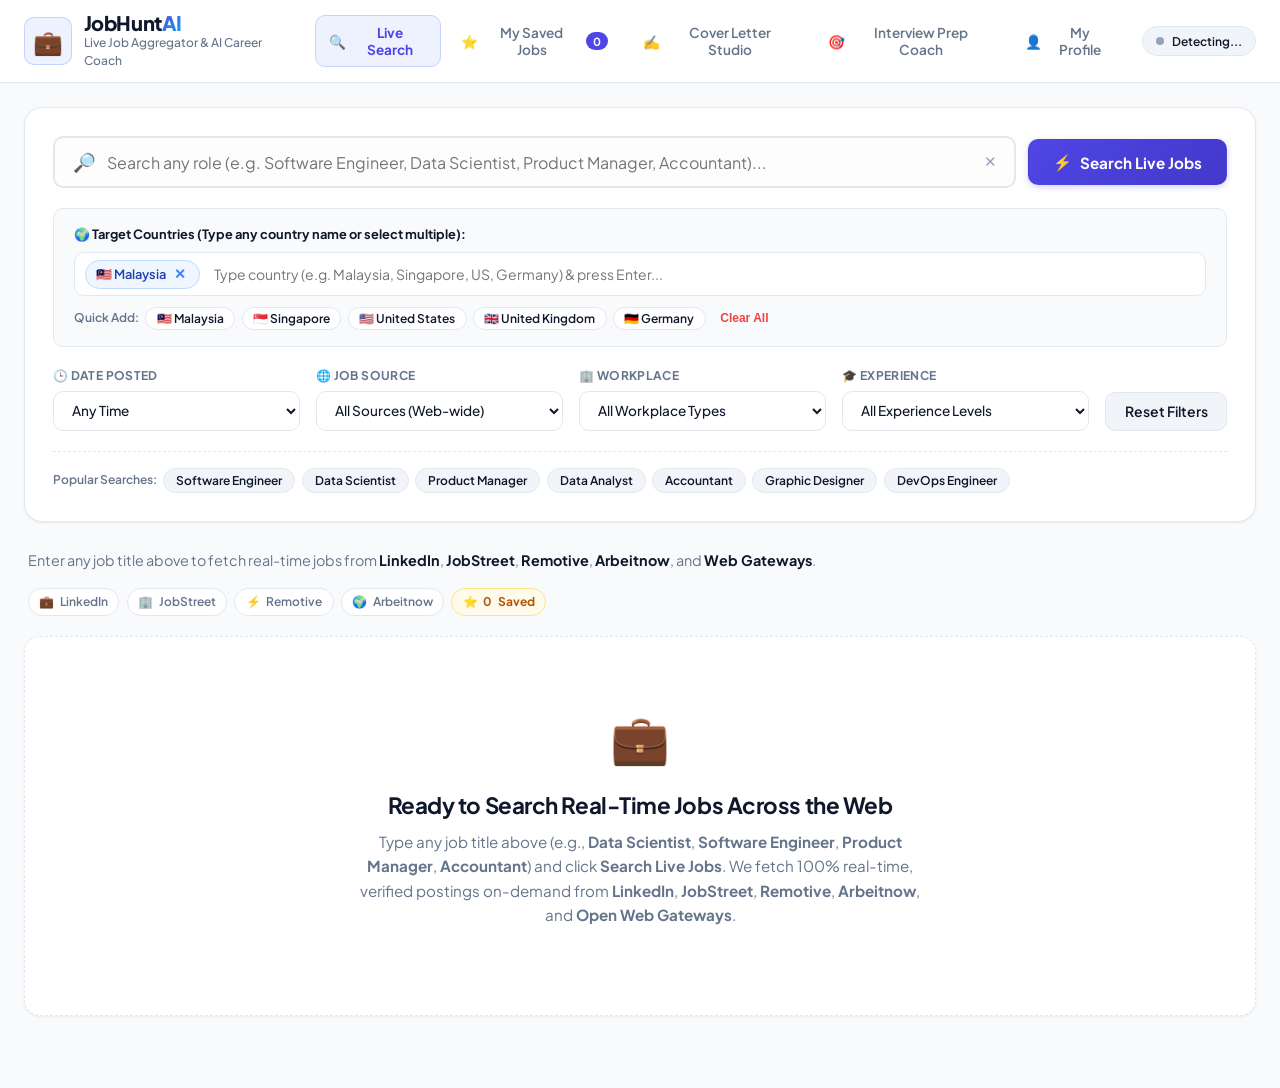
==== commit d776df0d: "Make the UI looks better" ====
--- a/static/index.html
+++ b/static/index.html
@@ -10,7 +10,7 @@
   <link href="https://fonts.googleapis.com/css2?family=Plus+Jakarta+Sans:wght@400;500;600;700;800&family=JetBrains+Mono:wght@400;500&display=swap" rel="stylesheet">
 </head>
 <body>
-  <!-- Header / Navigation -->
+  <!-- Header / Navigation Bar -->
   <header class="app-header">
     <div class="header-container">
       <div class="brand">
@@ -23,11 +23,11 @@
 
       <nav class="main-nav">
         <button class="nav-btn active" data-tab="jobs-tab">
-          <span class="icon">🔍</span> Live Job Search
+          <span class="icon">🔍</span> Live Search
         </button>
         <button class="nav-btn" data-tab="tracker-tab">
-          <span class="icon">⭐</span> My Saved Jobs & Tracker
-          <span class="badge" id="nav-saved-count">0</span>
+          <span class="icon">⭐</span> My Saved Jobs
+          <span class="nav-counter-badge" id="nav-saved-count">0</span>
         </button>
         <button class="nav-btn" data-tab="cover-letter-tab">
           <span class="icon">✍️</span> Cover Letter Studio
@@ -39,6 +39,13 @@
           <span class="icon">👤</span> My Profile
         </button>
       </nav>
+
+      <div class="header-right">
+        <button id="mode-badge-btn" class="mode-badge-btn" title="View hosting and backend connection details">
+          <span id="backend-status-dot" class="status-dot"></span>
+          <span id="backend-status-text">Detecting...</span>
+        </button>
+      </div>
     </div>
   </header>
 
@@ -47,13 +54,15 @@
 
     <!-- ==================== TAB 1: LIVE JOB SEARCH ==================== -->
     <section id="jobs-tab" class="tab-pane active">
-      <!-- Search & Filter Hero -->
+      <!-- Search & Filter Card -->
       <div class="hero-search-box">
+        <!-- Main Search Bar -->
         <form id="live-search-form" class="search-bar-wrap">
-          <span class="search-icon">🔎</span>
-          <input type="text" id="job-search-input" placeholder="Type ANY job title (e.g. Software Engineer, Data Scientist, Product Manager, Accountant, Designer)..." autocomplete="off" required>
-          <button type="button" id="clear-search-btn" class="clear-btn" title="Clear search">✕</button>
-          
+          <div class="search-input-inner">
+            <span class="search-icon">🔎</span>
+            <input type="text" id="job-search-input" placeholder="Search any role (e.g. Software Engineer, Data Scientist, Product Manager, Accountant)..." autocomplete="off" required>
+            <button type="button" id="clear-search-btn" class="clear-btn" title="Clear search">✕</button>
+          </div>
           <button type="submit" id="search-submit-btn" class="btn btn-primary btn-search-live">
             <span class="icon">⚡</span> <span class="btn-text">Search Live Jobs</span>
           </button>
@@ -62,9 +71,9 @@
         <!-- Multi-Country Selection Tag Area -->
         <div class="country-filter-section">
           <div class="country-input-wrap">
-            <label class="section-label">🌍 Target Countries (Type any country or select multiple):</label>
+            <label class="section-label">🌍 Target Countries (Type any country name or select multiple):</label>
             <div class="tag-input-container" id="country-tag-container">
-              <input type="text" id="country-text-input" placeholder="Type country name (e.g. Malaysia, Singapore, Germany) & press Enter..." list="countries-datalist" autocomplete="off">
+              <input type="text" id="country-text-input" placeholder="Type country (e.g. Malaysia, Singapore, US, Germany) & press Enter..." list="countries-datalist" autocomplete="off">
             </div>
             <datalist id="countries-datalist">
               <option value="Malaysia">🇲🇾 Malaysia</option>
@@ -94,7 +103,7 @@
           </div>
         </div>
 
-        <!-- Filter Row: Date Posted (Time Filter), Source, Workplace, Experience -->
+        <!-- Filter Row: Date Posted, Source, Workplace, Experience -->
         <div class="filters-row">
           <div class="filter-group">
             <label for="filter-time">🕒 Date Posted</label>
@@ -119,7 +128,7 @@
           </div>
 
           <div class="filter-group">
-            <label for="filter-workplace">🏢 Workplace Type</label>
+            <label for="filter-workplace">🏢 Workplace</label>
             <select id="filter-workplace" class="form-select">
               <option value="">All Workplace Types</option>
               <option value="Hybrid">Hybrid</option>
@@ -129,7 +138,7 @@
           </div>
 
           <div class="filter-group">
-            <label for="filter-experience">🎓 Experience Level</label>
+            <label for="filter-experience">🎓 Experience</label>
             <select id="filter-experience" class="form-select">
               <option value="">All Experience Levels</option>
               <option value="Entry-level">Entry-level / Graduate</option>
@@ -141,11 +150,11 @@
 
           <div class="filter-group filter-actions">
             <label>&nbsp;</label>
-            <button type="button" id="reset-filters-btn" class="btn btn-secondary">Reset</button>
-          </div>
-        </div>
-
-        <!-- Role Suggestions -->
+            <button type="button" id="reset-filters-btn" class="btn btn-secondary">Reset Filters</button>
+          </div>
+        </div>
+
+        <!-- Popular Searches / Quick Tags -->
         <div class="quick-tags">
           <span class="quick-tag-label">Popular Searches:</span>
           <button type="button" class="tag-pill" data-keyword="Software Engineer">Software Engineer</button>
@@ -158,21 +167,21 @@
         </div>
       </div>
 
-      <!-- Live Search Status Banner -->
+      <!-- Results Summary Bar -->
       <div class="results-header">
         <div class="results-count">
-          <span id="search-status-text">Enter any job title above to fetch real-time jobs from <strong>LinkedIn</strong>, <strong>JobStreet</strong>, <strong>Remotive</strong>, <strong>Arbeitnow</strong>, and <strong>Web Gateways</strong>.</span>
+          <span id="search-status-text">Enter any job title above to fetch real-time jobs from <strong>LinkedIn</strong>, <strong>JobStreet</strong>, <strong>Remotive</strong>, and <strong>Web Gateways</strong>.</span>
         </div>
         <div class="stats-pills">
           <span class="stat-badge"><span class="icon">💼</span> LinkedIn</span>
           <span class="stat-badge"><span class="icon">🏢</span> JobStreet</span>
           <span class="stat-badge"><span class="icon">⚡</span> Remotive</span>
           <span class="stat-badge"><span class="icon">🌍</span> Arbeitnow</span>
-          <span class="stat-badge"><span class="icon">⭐</span> <span id="stat-saved-count">0</span> Saved</span>
-        </div>
-      </div>
-
-      <!-- Jobs Grid -->
+          <span class="stat-badge badge-saved-highlight"><span class="icon">⭐</span> <span id="stat-saved-count">0</span> Saved</span>
+        </div>
+      </div>
+
+      <!-- Live Jobs Cards Grid -->
       <div id="jobs-grid" class="jobs-grid">
         <!-- Live jobs will appear here on search -->
       </div>
@@ -190,22 +199,22 @@
       <div class="tracker-header">
         <div>
           <h2>My Saved Jobs & Application Pipeline</h2>
-          <p class="panel-subtitle">Jobs you bookmark from live searches are stored here to draft cover letters, prepare for interviews, and track your application progress.</p>
+          <p class="panel-subtitle">Jobs you bookmark from live searches are organized here into your application pipeline.</p>
         </div>
         <div class="tracker-quick-stats">
           <div class="stat-box">
             <span class="stat-num" id="pipeline-total">0</span>
             <span class="stat-label">Total Saved</span>
           </div>
-          <div class="stat-box">
+          <div class="stat-box stat-box-saved">
             <span class="stat-num text-warning" id="pipeline-saved">0</span>
             <span class="stat-label">Bookmarked</span>
           </div>
-          <div class="stat-box">
+          <div class="stat-box stat-box-applied">
             <span class="stat-num text-info" id="pipeline-applied">0</span>
             <span class="stat-label">Applied</span>
           </div>
-          <div class="stat-box">
+          <div class="stat-box stat-box-interviewing">
             <span class="stat-num text-primary" id="pipeline-interviewing">0</span>
             <span class="stat-label">Interviewing</span>
           </div>
@@ -214,7 +223,7 @@
 
       <!-- Pipeline Kanban Board -->
       <div class="kanban-board">
-        <div class="kanban-col">
+        <div class="kanban-col col-saved">
           <div class="kanban-col-header">
             <h4>⭐ Bookmarked / Saved</h4>
             <span class="col-count" id="count-col-saved">0</span>
@@ -222,7 +231,7 @@
           <div class="kanban-cards" id="col-saved-cards"></div>
         </div>
 
-        <div class="kanban-col">
+        <div class="kanban-col col-applied">
           <div class="kanban-col-header">
             <h4>🚀 Applied</h4>
             <span class="col-count" id="count-col-applied">0</span>
@@ -230,7 +239,7 @@
           <div class="kanban-cards" id="col-applied-cards"></div>
         </div>
 
-        <div class="kanban-col">
+        <div class="kanban-col col-interviewing">
           <div class="kanban-col-header">
             <h4>🎯 Interviewing</h4>
             <span class="col-count" id="count-col-interviewing">0</span>
@@ -238,7 +247,7 @@
           <div class="kanban-cards" id="col-interviewing-cards"></div>
         </div>
 
-        <div class="kanban-col">
+        <div class="kanban-col col-offered">
           <div class="kanban-col-header">
             <h4>🎉 Offer / Decisions</h4>
             <span class="col-count" id="count-col-offered">0</span>
@@ -251,10 +260,14 @@
     <!-- ==================== TAB 3: COVER LETTER STUDIO ==================== -->
     <section id="cover-letter-tab" class="tab-pane">
       <div class="feature-layout">
+        <!-- Sidebar Setup Form -->
         <div class="feature-sidebar">
           <div class="panel-card">
-            <h3><span class="icon">⚙️</span> Generation Setup</h3>
-            <p class="panel-subtitle">Select a saved job or tailor a custom cover letter.</p>
+            <div class="panel-header-row">
+              <h3><span class="icon">⚙️</span> Letter Setup</h3>
+              <span class="badge badge-accent">AI Powered</span>
+            </div>
+            <p class="panel-subtitle">Select a target role and add optional metrics to craft a personalized letter.</p>
 
             <div class="form-group">
               <label for="cl-job-select">Target Role</label>
@@ -273,7 +286,7 @@
             </div>
 
             <div class="form-group">
-              <label for="cl-tone-select">Tone of Letter</label>
+              <label for="cl-tone-select">Tone of Voice</label>
               <select id="cl-tone-select" class="form-select">
                 <option value="professional">Professional & Polished</option>
                 <option value="enthusiastic">Enthusiastic & Passionate</option>
@@ -282,40 +295,44 @@
               </select>
             </div>
 
-            <div class="form-group">
-              <label for="cl-motivation-input">🎯 Why This Company? (Motivation & Culture Fit - Optional)</label>
+            <div class="form-section-divider">
+              <span>Personalization Highlights (Optional)</span>
+            </div>
+
+            <div class="form-group">
+              <label for="cl-motivation-input">🎯 Why This Company? (Motivation & Culture Fit)</label>
               <textarea id="cl-motivation-input" rows="2" placeholder="e.g. I admire your real-time data architecture and your expansion across Southeast Asia..."></textarea>
             </div>
 
             <div class="form-group">
-              <label for="cl-achievements-input">🏆 Key Achievements & Quantified Metrics (Optional)</label>
-              <textarea id="cl-achievements-input" rows="3" placeholder="e.g. Scaled database infrastructure to 10M daily users; reduced customer churn by 18%; led a cross-functional team of 6 engineers."></textarea>
-            </div>
-
-            <div class="form-group">
-              <label for="cl-skills-highlight-input">🛠️ Skills to Emphasize (Optional)</label>
+              <label for="cl-achievements-input">🏆 Key Achievements & Measurable Metrics</label>
+              <textarea id="cl-achievements-input" rows="3" placeholder="e.g. Scaled database infrastructure to 10M daily users; reduced model inference latency by 42%; led a team of 6 engineers."></textarea>
+            </div>
+
+            <div class="form-group">
+              <label for="cl-skills-highlight-input">🛠️ Core Skills to Spotlight</label>
               <input type="text" id="cl-skills-highlight-input" placeholder="e.g. Python, SQL, distributed systems, PyTorch">
             </div>
 
             <div class="form-group">
-              <label for="cl-career-story-input">📖 Career Story / Trajectory (Optional)</label>
-              <textarea id="cl-career-story-input" rows="2" placeholder="e.g. Transitioned from finance analytics to software engineering, bringing strong commercial acumen to technical problems."></textarea>
-            </div>
-
-            <div class="form-group">
-              <label for="cl-focus-input">💡 Additional Custom Focus (Optional)</label>
+              <label for="cl-career-story-input">📖 Career Story / Trajectory</label>
+              <textarea id="cl-career-story-input" rows="2" placeholder="e.g. Transitioned from quantitative finance to software engineering, combining commercial acumen with deep technical execution."></textarea>
+            </div>
+
+            <div class="form-group">
+              <label for="cl-focus-input">💡 Additional Custom Focus</label>
               <textarea id="cl-focus-input" rows="2" placeholder="e.g. Emphasize my 4 years of experience, leadership, and proactive problem ownership."></textarea>
             </div>
 
             <div class="form-group">
               <label for="cl-gemini-key">🔑 Gemini API Key (Optional for Gemini 1.5/2.0 Generation)</label>
-              <input type="password" id="cl-gemini-key" placeholder="AIzaSy... (uses smart built-in engine if blank)">
+              <input type="password" id="cl-gemini-key" placeholder="AIzaSy... (uses built-in smart engine if blank)">
             </div>
 
             <div class="candidate-snapshot">
               <div class="snapshot-header">
-                <strong>Applicant Snapshot</strong>
-                <a href="#" class="edit-profile-link" id="cl-edit-profile-btn">Edit Profile</a>
+                <strong>Applicant Profile</strong>
+                <a href="#" class="edit-profile-link" id="cl-edit-profile-btn">Edit Profile ↗</a>
               </div>
               <div class="snapshot-body" id="cl-applicant-summary">
                 Loading profile...
@@ -328,6 +345,7 @@
           </div>
         </div>
 
+        <!-- Main Editor Output -->
         <div class="feature-main">
           <div class="panel-card editor-card">
             <div class="editor-header">
@@ -336,13 +354,13 @@
                 <span class="editor-badge" id="cl-status-badge">Ready</span>
               </div>
               <div class="editor-actions">
-                <button id="copy-cl-btn" class="btn btn-sm btn-outline">
+                <button id="copy-cl-btn" class="btn btn-sm btn-outline" title="Copy to clipboard">
                   <span class="icon">📋</span> Copy
                 </button>
-                <button id="download-cl-btn" class="btn btn-sm btn-outline">
+                <button id="download-cl-btn" class="btn btn-sm btn-outline" title="Download as text file">
                   <span class="icon">💾</span> Download TXT
                 </button>
-                <button id="print-cl-btn" class="btn btn-sm btn-outline">
+                <button id="print-cl-btn" class="btn btn-sm btn-outline" title="Print or Save as PDF">
                   <span class="icon">🖨️</span> Print / PDF
                 </button>
               </div>
@@ -353,8 +371,8 @@
             </div>
 
             <div class="editor-footer">
-              <span id="cl-word-count">0 words</span>
-              <span class="text-muted">Pro-tip: Tailored cover letters referencing company headquarters and scale achieve 3x higher response rates.</span>
+              <span id="cl-word-count" class="word-count-badge">0 words</span>
+              <span class="text-muted">Pro-tip: Authentic letters that reference concrete company milestones and metrics achieve 3x higher interview callbacks.</span>
             </div>
           </div>
         </div>
@@ -365,7 +383,7 @@
     <section id="interview-tab" class="tab-pane">
       <div class="interview-header-bar">
         <div class="selector-container">
-          <label for="prep-job-select"><strong>🎯 Select Job for Interview Preparation:</strong></label>
+          <label for="prep-job-select"><strong>🎯 Target Role for Interview Preparation:</strong></label>
           <select id="prep-job-select" class="form-select">
             <option value="">-- Choose from Saved Jobs --</option>
           </select>
@@ -376,9 +394,10 @@
       </div>
 
       <div class="prep-layout">
+        <!-- Left: Question Categories & Accordions -->
         <div class="prep-questions-col">
           <div class="sub-nav">
-            <button class="sub-nav-btn active" data-subtab="tech-questions">💻 Technical / Role Q&A</button>
+            <button class="sub-nav-btn active" data-subtab="tech-questions">💻 Technical / Domain</button>
             <button class="sub-nav-btn" data-subtab="behavioral-questions">🤝 Behavioral (STAR)</button>
             <button class="sub-nav-btn" data-subtab="company-questions">🏢 Company & Culture</button>
             <button class="sub-nav-btn" data-subtab="reverse-questions">❓ Questions to Ask</button>
@@ -386,51 +405,52 @@
 
           <div id="tech-questions" class="sub-tab-content active">
             <div class="prep-intro-alert">
-              <strong>Role Rigor Check:</strong> Tailored questions designed to test core domain competencies, technical frameworks, and problem-solving required for this position.
+              <strong>Domain Rigor:</strong> Tailored technical questions designed to test core engineering architectures, decision-making trade-offs, and systems reliability.
             </div>
             <div id="tech-questions-list" class="accordion-list"></div>
           </div>
 
           <div id="behavioral-questions" class="sub-tab-content">
             <div class="prep-intro-alert">
-              <strong>STAR Framework Guide:</strong> Structure your answers with <em>Situation</em>, <em>Task</em>, <em>Action</em>, and <em>Result</em>.
+              <strong>STAR Framework Guide:</strong> Structure responses with <em>Situation</em>, <em>Task</em>, <em>Action</em>, and measurable <em>Result</em>.
             </div>
             <div id="behavioral-questions-list" class="accordion-list"></div>
           </div>
 
           <div id="company-questions" class="sub-tab-content">
             <div class="prep-intro-alert">
-              <strong>Company Context:</strong> Tailored insights leveraging company headquarters, scale, and industry positioning.
+              <strong>Company Context:</strong> Strategic insights aligned to company scale, geographic footprint, and organizational culture.
             </div>
             <div id="company-questions-list" class="accordion-list"></div>
           </div>
 
           <div id="reverse-questions" class="sub-tab-content">
             <div class="prep-intro-alert">
-              <strong>Stand Out:</strong> Asking smart, insightful questions at the end of the interview shows leadership and curiosity.
+              <strong>Stand Out:</strong> High-signal questions to ask the hiring team that demonstrate technical curiosity and leadership.
             </div>
             <div id="reverse-questions-list" class="accordion-list"></div>
           </div>
         </div>
 
+        <!-- Right: Interactive Mock Simulator -->
         <div class="prep-practice-col">
           <div class="panel-card practice-card">
             <div class="practice-header">
               <h3><span class="icon">🎙️</span> Mock Practice & AI Feedback</h3>
               <span class="badge badge-accent">Live Simulator</span>
             </div>
-            <p class="panel-subtitle">Select any question from the left, practice typing your answer, and receive instant AI grading and feedback.</p>
-
-            <div class="form-group">
-              <label>Current Selected Question:</label>
+            <p class="panel-subtitle">Select any question on the left, type your response below, and receive instant scoring and coaching feedback.</p>
+
+            <div class="form-group">
+              <label>Active Question:</label>
               <div id="practice-current-question" class="practice-question-display">
                 Click "Practice Answering" on any question to load it here.
               </div>
             </div>
 
             <div class="form-group">
-              <label for="practice-user-answer">Your Practice Answer:</label>
-              <textarea id="practice-user-answer" rows="6" placeholder="Type your response here. Aim for 3-5 sentences including technical methods, trade-offs, and measurable outcomes..."></textarea>
+              <label for="practice-user-answer">Your Answer:</label>
+              <textarea id="practice-user-answer" rows="6" placeholder="Type your response here. Structure using the STAR method: describe the Situation, your specific Task, the exact Actions you took, and quantifiable Results achieved..."></textarea>
             </div>
 
             <button id="evaluate-answer-btn" class="btn btn-primary btn-block">
@@ -487,48 +507,48 @@
             <div class="form-grid-2">
               <div class="form-group">
                 <label for="prof-name">Full Name</label>
-                <input type="text" id="prof-name" placeholder="e.g. Alex Chen">
-              </div>
-              <div class="form-group">
-                <label for="prof-title">Current Professional Title</label>
-                <input type="text" id="prof-title" placeholder="e.g. Senior Software Engineer">
+                <input type="text" id="prof-name" placeholder="e.g. Peiwen Chuah">
+              </div>
+              <div class="form-group">
+                <label for="prof-title">Professional Title</label>
+                <input type="text" id="prof-title" placeholder="e.g. Software Engineer / Data Scientist">
               </div>
             </div>
 
             <div class="form-grid-3">
               <div class="form-group">
                 <label for="prof-email">Email Address</label>
-                <input type="email" id="prof-email" placeholder="alex@example.com">
+                <input type="email" id="prof-email" placeholder="peiwen@example.com">
               </div>
               <div class="form-group">
                 <label for="prof-phone">Phone Number</label>
                 <input type="text" id="prof-phone" placeholder="+60 12-345 6789">
               </div>
               <div class="form-group">
-                <label for="prof-location">Location / Remote Preference</label>
-                <input type="text" id="prof-location" placeholder="e.g. Kuala Lumpur, Malaysia (Open to Remote)">
+                <label for="prof-location">Location</label>
+                <input type="text" id="prof-location" placeholder="e.g. Kuala Lumpur, Malaysia">
               </div>
             </div>
 
             <div class="form-grid-2">
               <div class="form-group">
-                <label for="prof-experience">Years of Professional Experience</label>
+                <label for="prof-experience">Years of Experience</label>
                 <input type="number" id="prof-experience" min="0" max="40" value="4">
               </div>
               <div class="form-group">
                 <label for="prof-education">Education Background</label>
-                <input type="text" id="prof-education" placeholder="e.g. B.S. in Computer Science">
-              </div>
-            </div>
-
-            <div class="form-group">
-              <label for="prof-skills">Core Skills (Comma separated)</label>
-              <input type="text" id="prof-skills" placeholder="Python, SQL, React, Node.js, Cloud, Docker">
-            </div>
-
-            <div class="form-group">
-              <label for="prof-bio">Career Bio & Key Accomplishments</label>
-              <textarea id="prof-bio" rows="4" placeholder="Briefly describe your career highlights, impact achieved, and key technologies you excel in..."></textarea>
+                <input type="text" id="prof-education" placeholder="e.g. B.Sc. in Computer Science">
+              </div>
+            </div>
+
+            <div class="form-group">
+              <label for="prof-skills">Core Technical Skills (Comma separated)</label>
+              <input type="text" id="prof-skills" placeholder="Python, SQL, React, Node.js, Cloud, Docker, PyTorch">
+            </div>
+
+            <div class="form-group">
+              <label for="prof-bio">Career Bio & Summary</label>
+              <textarea id="prof-bio" rows="4" placeholder="Briefly describe your career background, core competencies, and notable accomplishments..."></textarea>
             </div>
 
             <div class="form-grid-3">
@@ -537,11 +557,11 @@
                 <input type="url" id="prof-linkedin" placeholder="https://linkedin.com/in/username">
               </div>
               <div class="form-group">
-                <label for="prof-github">GitHub / Portfolio URL</label>
+                <label for="prof-github">GitHub Profile URL</label>
                 <input type="url" id="prof-github" placeholder="https://github.com/username">
               </div>
               <div class="form-group">
-                <label for="prof-portfolio">Personal Website</label>
+                <label for="prof-portfolio">Portfolio / Personal Website</label>
                 <input type="url" id="prof-portfolio" placeholder="https://yourportfolio.dev">
               </div>
             </div>
@@ -585,22 +605,22 @@
               <span class="spec-val" id="modal-spec-industry">-</span>
             </div>
             <div class="spec-item">
-              <span class="spec-label">Salary Range</span>
+              <span class="spec-label">Compensation</span>
               <span class="spec-val" id="modal-spec-salary">-</span>
             </div>
             <div class="spec-item">
-              <span class="spec-label">Location</span>
+              <span class="spec-label">Location / Type</span>
               <span class="spec-val" id="modal-spec-location">-</span>
             </div>
             <div class="spec-item">
-              <span class="spec-label">Posted Date</span>
+              <span class="spec-label">Date Posted</span>
               <span class="spec-val" id="modal-spec-posted">-</span>
             </div>
           </div>
 
           <div class="modal-section">
-            <h3>About the Role</h3>
-            <p id="modal-job-desc" class="job-desc-text"></p>
+            <h3>Role Description</h3>
+            <p id="modal-job-desc" class="job-desc-text">-</p>
           </div>
 
           <div class="modal-section" id="modal-resp-section">
@@ -609,33 +629,65 @@
           </div>
 
           <div class="modal-section" id="modal-req-section">
-            <h3>Requirements & Qualifications</h3>
+            <h3>Qualifications & Requirements</h3>
             <ul id="modal-job-req" class="styled-list"></ul>
           </div>
 
           <div class="modal-section">
-            <h3>Key Skills & Technologies</h3>
+            <h3>Desired Skills</h3>
             <div id="modal-job-skills" class="skills-wrap"></div>
           </div>
         </div>
 
         <div class="modal-footer">
-          <div class="footer-left">
-            <button id="modal-save-btn" class="btn btn-outline">
-              ⭐ Save to My Tracker
+          <button id="modal-save-btn" class="btn btn-secondary">
+            ⭐ Save to My Tracker
+          </button>
+          <div class="footer-right">
+            <button id="modal-draft-cl-btn" class="btn btn-outline">
+              ✍️ Write Cover Letter
             </button>
-          </div>
-          <div class="footer-right">
-            <button id="modal-draft-cl-btn" class="btn btn-secondary">
-              <span class="icon">✍️</span> Draft Cover Letter
+            <button id="modal-prep-btn" class="btn btn-outline">
+              🎯 Prep Interview
             </button>
-            <button id="modal-prep-btn" class="btn btn-secondary">
-              <span class="icon">🎯</span> Prepare Interview
-            </button>
-            <a id="modal-apply-btn" href="#" target="_blank" rel="noopener" class="btn btn-primary btn-apply-link">
-              <span class="icon">↗</span> Apply Now
+            <a id="modal-apply-btn" href="#" target="_blank" rel="noopener noreferrer" class="btn btn-primary">
+              Apply on Company Portal ↗
             </a>
           </div>
+        </div>
+      </div>
+    </div>
+  </div>
+
+  <!-- Backend & Hosting Connection Settings Modal -->
+  <div id="backend-modal" class="modal-backdrop hidden">
+    <div class="modal-dialog modal-md">
+      <div class="modal-content">
+        <div class="modal-header">
+          <h3>⚙️ Hosting & Backend Connection</h3>
+          <button class="modal-close-btn" id="close-backend-modal">✕</button>
+        </div>
+        <div class="modal-body">
+          <div class="backend-status-box" id="backend-modal-status-box">
+            <div class="status-box-header">
+              <span class="status-dot" id="modal-status-dot"></span>
+              <strong id="modal-status-title">Detecting Environment...</strong>
+            </div>
+            <p id="modal-status-desc" class="text-muted" style="font-size: 0.85rem; margin-top: 0.35rem; line-height: 1.4;"></p>
+          </div>
+
+          <div class="form-group" style="margin-top: 1.25rem;">
+            <label for="backend-url-input">Custom Python Backend API URL (Optional)</label>
+            <input type="url" id="backend-url-input" placeholder="e.g. https://my-jobhunt.onrender.com or http://localhost:8000">
+            <small class="text-muted" style="font-size: 0.75rem; margin-top: 0.35rem; line-height: 1.4; display: block;">
+              • <strong>GitHub Pages Mode (Zero Server)</strong>: Leave blank! All career tools (Cover Letters, Interview Prep, Saved Jobs Tracker) run 100% in your browser using <code>localStorage</code>.<br>
+              • <strong>Python Backend Mode</strong>: If you deploy <code>app.py</code> on a free host like Render/Railway or run locally, enter the URL here.
+            </small>
+          </div>
+        </div>
+        <div class="modal-footer" style="justify-content: flex-end; gap: 0.5rem;">
+          <button id="reset-backend-btn" class="btn btn-outline btn-sm">Reset to Auto</button>
+          <button id="save-backend-btn" class="btn btn-primary btn-sm">Save & Connect</button>
         </div>
       </div>
     </div>
--- a/static/styles.css
+++ b/static/styles.css
@@ -1,44 +1,86 @@
 /* ==========================================================================
-   JobHuntAI Design System & Stylesheet
+   JobHuntAI — Modern Design System & Stylesheet
+   Crafted for visual clarity, elegance, and responsive ergonomics
    ========================================================================== */
 
 :root {
+  /* Brand Palette */
   --primary: #4f46e5;
   --primary-hover: #4338ca;
   --primary-light: #eef2ff;
+  --primary-border: #c7d2fe;
+  
   --secondary: #0ea5e9;
+  --secondary-light: #f0f9ff;
+  
   --accent: #10b981;
+  --accent-hover: #059669;
   --accent-light: #ecfdf5;
+  --accent-border: #a7f3d0;
+  
   --warning: #f59e0b;
   --warning-light: #fffbeb;
+  --warning-border: #fde68a;
+  
   --danger: #ef4444;
+  --danger-light: #fef2f2;
+  
+  /* Platform Specific Colors */
   --linkedin: #0a66c2;
+  --linkedin-hover: #004182;
   --linkedin-light: #e8f3fc;
+  --linkedin-border: #b9dcf7;
   
+  --jobstreet: #6d28d9;
+  --jobstreet-hover: #5b21b6;
+  --jobstreet-light: #f5f3ff;
+  --jobstreet-border: #ddd6fe;
+  
+  --remotive: #0d9488;
+  --remotive-hover: #0f766e;
+  --remotive-light: #f0fdfa;
+  --remotive-border: #99f6e4;
+  
+  --arbeitnow: #ea580c;
+  --arbeitnow-hover: #c2410c;
+  --arbeitnow-light: #fff7ed;
+  --arbeitnow-border: #fed7aa;
+
+  /* Surfaces & Neutrals */
   --bg-main: #f8fafc;
   --bg-card: #ffffff;
   --bg-subtle: #f1f5f9;
+  --bg-input: #fdfdfd;
   
   --text-main: #0f172a;
+  --text-body: #334155;
   --text-muted: #64748b;
-  --text-light: #94a3b8;
+  --text-subtle: #94a3b8;
   
   --border-color: #e2e8f0;
+  --border-subtle: #edf2f7;
   --border-focus: #818cf8;
   
-  --shadow-sm: 0 1px 2px 0 rgb(0 0 0 / 0.05);
-  --shadow-md: 0 4px 6px -1px rgb(0 0 0 / 0.08), 0 2px 4px -2px rgb(0 0 0 / 0.06);
-  --shadow-lg: 0 10px 15px -3px rgb(0 0 0 / 0.08), 0 4px 6px -4px rgb(0 0 0 / 0.04);
-  --shadow-xl: 0 20px 25px -5px rgb(0 0 0 / 0.1), 0 8px 10px -6px rgb(0 0 0 / 0.06);
+  /* Elevation & Shadows */
+  --shadow-xs: 0 1px 2px 0 rgba(0, 0, 0, 0.04);
+  --shadow-sm: 0 1px 3px 0 rgba(0, 0, 0, 0.06), 0 1px 2px -1px rgba(0, 0, 0, 0.04);
+  --shadow-md: 0 4px 6px -1px rgba(0, 0, 0, 0.07), 0 2px 4px -2px rgba(0, 0, 0, 0.05);
+  --shadow-lg: 0 10px 15px -3px rgba(0, 0, 0, 0.08), 0 4px 6px -4px rgba(0, 0, 0, 0.04);
+  --shadow-xl: 0 20px 25px -5px rgba(0, 0, 0, 0.09), 0 8px 10px -6px rgba(0, 0, 0, 0.04);
   
+  /* Radii */
+  --radius-xs: 4px;
   --radius-sm: 6px;
   --radius-md: 10px;
-  --radius-lg: 16px;
+  --radius-lg: 14px;
+  --radius-xl: 18px;
   --radius-full: 9999px;
   
-  --transition: all 0.2s cubic-bezier(0.4, 0, 0.2, 1);
-}
-
+  /* Transitions */
+  --transition: all 0.2s cubic-bezier(0.16, 1, 0.3, 1);
+}
+
+/* Reset & Base */
 * {
   box-sizing: border-box;
   margin: 0;
@@ -48,12 +90,13 @@
 body {
   font-family: 'Plus Jakarta Sans', -apple-system, BlinkMacSystemFont, "Segoe UI", Roboto, sans-serif;
   background-color: var(--bg-main);
-  color: var(--text-main);
+  color: var(--text-body);
   line-height: 1.5;
   -webkit-font-smoothing: antialiased;
-}
-
-/* Typography & Utilities */
+  -moz-osx-font-smoothing: grayscale;
+}
+
+/* Typography */
 h1, h2, h3, h4, h5 {
   font-weight: 700;
   color: var(--text-main);
@@ -66,14 +109,14 @@
   -webkit-text-fill-color: transparent;
 }
 
-.text-muted { color: var(--text-muted); font-size: 0.875rem; }
+.text-muted { color: var(--text-muted); font-size: 0.85rem; }
 .text-warning { color: var(--warning); }
 .text-info { color: var(--secondary); }
 .text-primary { color: var(--primary); }
 
 .hidden { display: none !important; }
 
-/* Buttons */
+/* Global Buttons */
 .btn {
   display: inline-flex;
   align-items: center;
@@ -82,12 +125,13 @@
   font-family: inherit;
   font-weight: 600;
   font-size: 0.875rem;
-  padding: 0.625rem 1.125rem;
+  padding: 0.6rem 1.15rem;
   border-radius: var(--radius-md);
   border: 1px solid transparent;
   cursor: pointer;
   transition: var(--transition);
   text-decoration: none;
+  white-space: nowrap;
 }
 
 .btn-primary {
@@ -110,6 +154,7 @@
 
 .btn-secondary:hover {
   background-color: #e2e8f0;
+  color: var(--text-main);
 }
 
 .btn-outline {
@@ -123,31 +168,30 @@
   border-color: var(--text-muted);
 }
 
-.btn-live-search {
-  background: linear-gradient(135deg, #059669 0%, #0d9488 100%);
+.btn-search-live {
+  background: linear-gradient(135deg, var(--primary) 0%, #4338ca 100%);
   color: #ffffff;
-  padding: 0.75rem 1.25rem;
-  border-radius: var(--radius-md);
-  box-shadow: 0 2px 5px rgba(5, 150, 105, 0.25);
-  font-weight: 700;
-  white-space: nowrap;
-  flex-shrink: 0;
-}
-
-.btn-live-search:hover {
-  background: linear-gradient(135deg, #047857 0%, #0f766e 100%);
-  box-shadow: 0 4px 10px rgba(5, 150, 105, 0.35);
+  padding: 0.75rem 1.5rem;
+  border-radius: var(--radius-md);
+  box-shadow: 0 2px 6px rgba(79, 70, 229, 0.25);
+  font-weight: 700;
+  font-size: 0.95rem;
+}
+
+.btn-search-live:hover {
+  background: linear-gradient(135deg, #4338ca 0%, #3730a3 100%);
+  box-shadow: 0 4px 10px rgba(79, 70, 229, 0.35);
   transform: translateY(-1px);
 }
 
 .btn-sm {
-  padding: 0.375rem 0.75rem;
+  padding: 0.35rem 0.7rem;
   font-size: 0.75rem;
   border-radius: var(--radius-sm);
 }
 
 .btn-lg {
-  padding: 0.875rem 1.5rem;
+  padding: 0.85rem 1.75rem;
   font-size: 1rem;
 }
 
@@ -155,18 +199,19 @@
   width: 100%;
 }
 
-/* Badges */
+/* Global Badges */
 .badge {
   display: inline-flex;
   align-items: center;
   gap: 0.25rem;
-  padding: 0.25rem 0.625rem;
-  font-size: 0.75rem;
+  padding: 0.2rem 0.55rem;
+  font-size: 0.725rem;
   font-weight: 600;
   border-radius: var(--radius-full);
   background-color: var(--bg-subtle);
   color: var(--text-main);
   border: 1px solid var(--border-color);
+  white-space: nowrap;
 }
 
 .badge-country {
@@ -176,42 +221,49 @@
 }
 
 .badge-size {
-  background-color: #f5f3ff;
-  border-color: #ddd6fe;
-  color: #6d28d9;
-}
-
+  background-color: #f8fafc;
+  border-color: var(--border-color);
+  color: var(--text-muted);
+}
+
+.badge-workplace {
+  background-color: var(--accent-light);
+  border-color: var(--accent-border);
+  color: #047857;
+}
+
+.badge-accent {
+  background-color: var(--accent-light);
+  border-color: var(--accent-border);
+  color: #065f46;
+}
+
+/* Source Badges */
 .badge-source {
   background-color: var(--linkedin-light);
-  border-color: #b9dcf7;
+  border-color: var(--linkedin-border);
   color: var(--linkedin);
   font-weight: 700;
 }
 
 .badge-source-jobstreet {
-  background-color: #f5f3ff;
-  border-color: #ddd6fe;
-  color: #6d28d9;
-  font-weight: 700;
-}
-
-.badge-source-greenhouse {
-  background-color: #ecfdf5;
-  border-color: #a7f3d0;
-  color: #047857;
+  background-color: var(--jobstreet-light);
+  border-color: var(--jobstreet-border);
+  color: var(--jobstreet);
+  font-weight: 700;
 }
 
 .badge-source-remotive {
-  background-color: #f0fdfa;
-  border-color: #99f6e4;
-  color: #0d9488;
+  background-color: var(--remotive-light);
+  border-color: var(--remotive-border);
+  color: var(--remotive);
   font-weight: 700;
 }
 
 .badge-source-arbeitnow {
-  background-color: #fff7ed;
-  border-color: #fed7aa;
-  color: #ea580c;
+  background-color: var(--arbeitnow-light);
+  border-color: var(--arbeitnow-border);
+  color: var(--arbeitnow);
   font-weight: 700;
 }
 
@@ -222,34 +274,60 @@
   font-weight: 700;
 }
 
-.badge-time {
-  background-color: #fef3c7;
-  border-color: #fde68a;
-  color: #92400e;
-  font-size: 0.7rem;
-}
-
-.badge-accent {
-  background-color: var(--accent-light);
-  border-color: #a7f3d0;
-  color: #065f46;
-}
-
-.badge-workplace {
-  background-color: #ecfdf5;
-  color: #047857;
-  border-color: #a7f3d0;
-}
-
-/* Header */
+/* Platform Apply Buttons */
+.btn-apply-direct {
+  background: var(--linkedin);
+  color: #ffffff;
+  border: none;
+}
+.btn-apply-direct:hover {
+  background: var(--linkedin-hover);
+  color: #ffffff;
+}
+
+.btn-jobstreet {
+  background: var(--jobstreet);
+  color: #ffffff;
+  border: none;
+}
+.btn-jobstreet:hover {
+  background: var(--jobstreet-hover);
+  color: #ffffff;
+}
+
+.btn-remotive {
+  background: var(--remotive);
+  color: #ffffff;
+  border: none;
+}
+.btn-remotive:hover {
+  background: var(--remotive-hover);
+  color: #ffffff;
+}
+
+.btn-arbeitnow {
+  background: var(--arbeitnow);
+  color: #ffffff;
+  border: none;
+}
+.btn-arbeitnow:hover {
+  background: var(--arbeitnow-hover);
+  color: #ffffff;
+}
+
+/* ==========================================================================
+   Header & Navigation
+   ========================================================================== */
+
 .app-header {
-  background-color: #ffffff;
+  background-color: rgba(255, 255, 255, 0.94);
   border-bottom: 1px solid var(--border-color);
   position: sticky;
   top: 0;
   z-index: 100;
-  backdrop-filter: blur(8px);
-  background-color: rgba(255, 255, 255, 0.95);
+  backdrop-filter: blur(12px);
+  -webkit-backdrop-filter: blur(12px);
+  box-shadow: 0 1px 2px 0 rgba(0, 0, 0, 0.02);
 }
 
 .header-container {
@@ -259,49 +337,53 @@
   display: flex;
   align-items: center;
   justify-content: space-between;
-  gap: 1.5rem;
+  gap: 1rem;
 }
 
 .brand {
   display: flex;
   align-items: center;
   gap: 0.75rem;
+  text-decoration: none;
 }
 
 .logo-icon {
-  font-size: 1.75rem;
+  font-size: 1.5rem;
   background: var(--primary-light);
-  padding: 0.35rem 0.5rem;
-  border-radius: var(--radius-md);
+  padding: 0.35rem 0.55rem;
+  border-radius: var(--radius-md);
+  box-shadow: inset 0 0 0 1px var(--primary-border);
 }
 
 .brand-text h1 {
-  font-size: 1.35rem;
+  font-size: 1.25rem;
   font-weight: 800;
   line-height: 1.1;
+  color: var(--text-main);
 }
 
 .tagline {
   font-size: 0.75rem;
   color: var(--text-muted);
+  font-weight: 500;
 }
 
 .main-nav {
   display: flex;
   align-items: center;
-  gap: 0.5rem;
+  gap: 0.35rem;
 }
 
 .nav-btn {
   display: flex;
   align-items: center;
-  gap: 0.5rem;
+  gap: 0.45rem;
   background: transparent;
-  border: none;
-  padding: 0.6rem 1rem;
+  border: 1px solid transparent;
+  padding: 0.5rem 0.85rem;
   border-radius: var(--radius-md);
   font-family: inherit;
-  font-size: 0.875rem;
+  font-size: 0.85rem;
   font-weight: 600;
   color: var(--text-muted);
   cursor: pointer;
@@ -316,13 +398,67 @@
 .nav-btn.active {
   color: var(--primary);
   background-color: var(--primary-light);
-}
-
-.nav-btn .badge {
-  background-color: #ffffff;
+  border-color: var(--primary-border);
+  font-weight: 700;
+}
+
+.nav-counter-badge {
+  background-color: var(--primary);
+  color: #ffffff;
+  font-size: 0.7rem;
+  font-weight: 700;
+  border-radius: var(--radius-full);
+  padding: 0.1rem 0.45rem;
+  min-width: 1.25rem;
+  text-align: center;
+}
+
+.header-right {
+  display: flex;
+  align-items: center;
+  gap: 0.75rem;
+}
+
+.mode-badge-btn {
+  display: inline-flex;
+  align-items: center;
+  gap: 0.5rem;
+  background: var(--bg-subtle);
+  border: 1px solid var(--border-color);
+  padding: 0.4rem 0.8rem;
+  border-radius: var(--radius-full);
+  font-family: inherit;
+  font-size: 0.75rem;
+  font-weight: 600;
+  color: var(--text-main);
+  cursor: pointer;
+  transition: var(--transition);
+}
+
+.mode-badge-btn:hover {
+  background: #ffffff;
+  border-color: var(--primary);
   color: var(--primary);
-  border-color: rgba(79, 70, 229, 0.2);
-  padding: 0.15rem 0.45rem;
+  box-shadow: var(--shadow-sm);
+}
+
+.status-dot {
+  width: 8px;
+  height: 8px;
+  border-radius: 50%;
+  background: #94a3b8;
+  display: inline-block;
+  flex-shrink: 0;
+}
+
+.status-dot.dot-online {
+  background: #10b981;
+  box-shadow: 0 0 0 3px rgba(16, 185, 129, 0.25);
+}
+
+.status-dot.dot-static {
+  background: #3b82f6;
+  box-shadow: 0 0 0 3px rgba(59, 130, 246, 0.25);
 }
 
 /* Main Container */
@@ -338,7 +474,7 @@
 
 .tab-pane.active {
   display: block;
-  animation: fadeIn 0.25s ease-out;
+  animation: fadeIn 0.2s ease-out;
 }
 
 @keyframes fadeIn {
@@ -347,51 +483,55 @@
 }
 
 /* ==========================================================================
-   TAB 1: JOB EXPLORER
-   TAB 1: JOB EXPLORER & MULTI-COUNTRY FILTERS
+   TAB 1: LIVE JOB SEARCH & HERO SECTION
    ========================================================================== */
 
 .hero-search-box {
   background: #ffffff;
   border: 1px solid var(--border-color);
-  border-radius: var(--radius-lg);
-  padding: 1.5rem;
+  border-radius: var(--radius-xl);
+  padding: 1.75rem;
   box-shadow: var(--shadow-sm);
-  margin-bottom: 1.5rem;
-}
-
+  margin-bottom: 1.75rem;
+}
+
+/* Main Search Bar */
 .search-bar-wrap {
-  position: relative;
-  display: flex;
-  align-items: center;
-  margin-bottom: 1rem;
+  display: flex;
+  align-items: center;
   gap: 0.75rem;
   margin-bottom: 1.25rem;
+}
+
+.search-input-inner {
+  position: relative;
+  flex: 1;
+  display: flex;
+  align-items: center;
 }
 
 .search-icon {
   position: absolute;
   left: 1.25rem;
   font-size: 1.15rem;
-  color: var(--text-muted);
+  color: var(--text-subtle);
   pointer-events: none;
 }
 
-.search-bar-wrap input {
+.search-input-inner input {
   width: 100%;
-  padding: 0.875rem 3rem 0.875rem 3rem;
-  flex: 1;
-  padding: 0.875rem 2.5rem 0.875rem 3rem;
+  padding: 0.85rem 2.75rem 0.85rem 3.25rem;
   font-family: inherit;
   font-size: 1rem;
   border: 2px solid var(--border-color);
   border-radius: var(--radius-md);
   outline: none;
+  background-color: var(--bg-input);
+  color: var(--text-main);
   transition: var(--transition);
-  background-color: #fdfdfd;
-}
-
-.search-bar-wrap input:focus {
+}
+
+.search-input-inner input:focus {
   border-color: var(--primary);
   background-color: #ffffff;
   box-shadow: 0 0 0 3px rgba(79, 70, 229, 0.12);
@@ -399,22 +539,31 @@
 
 .clear-btn {
   position: absolute;
-  right: 1rem;
-  right: 250px;
+  right: 0.85rem;
   background: transparent;
   border: none;
-  color: var(--text-muted);
+  color: var(--text-subtle);
   cursor: pointer;
-  font-size: 1rem;
-  padding: 0.25rem 0.5rem;
-}
-
-/* Multi-Country Tag Input Styles */
+  font-size: 0.95rem;
+  padding: 0.35rem;
+  border-radius: var(--radius-full);
+  display: flex;
+  align-items: center;
+  justify-content: center;
+  transition: var(--transition);
+}
+
+.clear-btn:hover {
+  color: var(--text-main);
+  background-color: var(--bg-subtle);
+}
+
+/* Country Selection Area */
 .country-filter-section {
-  background-color: #fafbfc;
-  border: 1px solid var(--border-color);
-  border-radius: var(--radius-md);
-  padding: 1rem;
+  background-color: #f8fafc;
+  border: 1px solid var(--border-color);
+  border-radius: var(--radius-md);
+  padding: 1rem 1.25rem;
   margin-bottom: 1.25rem;
 }
 
@@ -436,11 +585,12 @@
   border-radius: var(--radius-md);
   padding: 0.4rem 0.6rem;
   min-height: 44px;
+  transition: var(--transition);
 }
 
 .tag-input-container:focus-within {
   border-color: var(--primary);
-  box-shadow: 0 0 0 2px rgba(79, 70, 229, 0.15);
+  box-shadow: 0 0 0 3px rgba(79, 70, 229, 0.12);
 }
 
 .country-pill {
@@ -450,7 +600,7 @@
   background: #eff6ff;
   border: 1px solid #bfdbfe;
   color: #1e40af;
-  padding: 0.2rem 0.6rem;
+  padding: 0.25rem 0.65rem;
   border-radius: var(--radius-full);
   font-size: 0.8rem;
   font-weight: 600;
@@ -467,7 +617,7 @@
   display: flex;
   align-items: center;
   justify-content: center;
-  padding: 0 0.1rem;
+  padding: 0 0.15rem;
 }
 
 .country-pill .remove-pill-btn:hover {
@@ -476,12 +626,13 @@
 
 .tag-input-container input {
   flex: 1;
-  min-width: 200px;
+  min-width: 220px;
   border: none;
   outline: none;
   font-family: inherit;
   font-size: 0.875rem;
   padding: 0.35rem 0.5rem;
+  background: transparent;
 }
 
 .quick-country-suggestions {
@@ -489,7 +640,7 @@
   align-items: center;
   flex-wrap: wrap;
   gap: 0.4rem;
-  margin-top: 0.6rem;
+  margin-top: 0.65rem;
 }
 
 .suggestion-label {
@@ -502,7 +653,7 @@
   background: #ffffff;
   border: 1px solid var(--border-color);
   border-radius: var(--radius-full);
-  padding: 0.2rem 0.6rem;
+  padding: 0.2rem 0.65rem;
   font-family: inherit;
   font-size: 0.75rem;
   font-weight: 600;
@@ -513,7 +664,7 @@
 
 .quick-country-btn:hover {
   background: var(--primary-light);
-  border-color: #c7d2fe;
+  border-color: var(--primary-border);
   color: var(--primary);
 }
 
@@ -534,10 +685,10 @@
 /* Filters Row */
 .filters-row {
   display: grid;
-  grid-template-columns: repeat(auto-fit, minmax(190px, 1fr)) 90px;
-  grid-template-columns: repeat(auto-fit, minmax(190px, 1fr)) 100px;
+  grid-template-columns: repeat(4, 1fr) auto;
   gap: 1rem;
-  margin-bottom: 1rem;
+  align-items: flex-end;
+  margin-bottom: 1.25rem;
 }
 
 .filter-group {
@@ -570,15 +721,16 @@
 
 .filter-group select:focus, .form-select:focus {
   border-color: var(--primary);
-  box-shadow: 0 0 0 2px rgba(79, 70, 229, 0.15);
-}
-
+  box-shadow: 0 0 0 3px rgba(79, 70, 229, 0.12);
+}
+
+/* Quick Tags / Role Pills */
 .quick-tags {
   display: flex;
   align-items: center;
   flex-wrap: wrap;
-  gap: 0.5rem;
-  padding-top: 0.75rem;
+  gap: 0.4rem;
+  padding-top: 1rem;
   border-top: 1px dashed var(--border-color);
 }
 
@@ -607,12 +759,15 @@
   border-color: var(--primary);
 }
 
+/* Results Status Bar */
 .results-header {
   display: flex;
   align-items: center;
   justify-content: space-between;
+  flex-wrap: wrap;
+  gap: 1rem;
   margin-bottom: 1.25rem;
-  padding: 0 0.5rem;
+  padding: 0 0.25rem;
 }
 
 .results-count {
@@ -626,7 +781,9 @@
 
 .stats-pills {
   display: flex;
-  gap: 0.75rem;
+  align-items: center;
+  flex-wrap: wrap;
+  gap: 0.45rem;
 }
 
 .stat-badge {
@@ -637,15 +794,25 @@
   font-weight: 600;
   background-color: #ffffff;
   border: 1px solid var(--border-color);
-  padding: 0.3rem 0.7rem;
+  padding: 0.25rem 0.65rem;
   border-radius: var(--radius-full);
   color: var(--text-muted);
 }
 
-/* Jobs Cards Grid */
+.badge-saved-highlight {
+  background-color: var(--warning-light);
+  border-color: var(--warning-border);
+  color: #b45309;
+  font-weight: 700;
+}
+
+/* ==========================================================================
+   Jobs Cards Grid & Individual Job Cards
+   ========================================================================== */
+
 .jobs-grid {
   display: grid;
-  grid-template-columns: repeat(auto-fill, minmax(380px, 1fr));
+  grid-template-columns: repeat(auto-fill, minmax(370px, 1fr));
   gap: 1.25rem;
 }
 
@@ -660,6 +827,7 @@
   box-shadow: var(--shadow-sm);
   transition: var(--transition);
   position: relative;
+  min-height: 290px;
 }
 
 .job-card:hover {
@@ -669,73 +837,71 @@
 }
 
 .job-card-header {
-  margin-bottom: 0.75rem;
-}
-
-.card-top-meta {
-  display: flex;
-  align-items: center;
+  display: flex;
+  align-items: flex-start;
   justify-content: space-between;
-  margin-bottom: 0.5rem;
-}
-
-.company-title {
-  font-weight: 700;
-  font-size: 0.9rem;
-  color: var(--primary);
-}
-
-.status-indicator {
-  font-size: 0.7rem;
-  font-weight: 700;
-  padding: 0.15rem 0.5rem;
-  border-radius: var(--radius-sm);
-}
-
-.status-saved { background: var(--warning-light); color: var(--warning); }
-.status-applied { background: #e0f2fe; color: #0284c7; }
-.status-interviewing { background: var(--accent-light); color: var(--accent); }
-.status-none { background: var(--bg-subtle); color: var(--text-muted); }
-
-.job-role-title {
-  font-size: 1.15rem;
-  font-weight: 700;
-  color: var(--text-main);
-  line-height: 1.3;
-  margin-bottom: 0.5rem;
-}
-
-/* Company Origin & Size Badges on Card */
-/* Badges on Card */
-.company-details-badges {
-  display: flex;
-  flex-wrap: wrap;
-  gap: 0.4rem;
-  margin-bottom: 0.75rem;
-}
-
-.card-salary-loc {
-  display: flex;
-  align-items: center;
   gap: 0.75rem;
-  font-size: 0.8rem;
-  color: var(--text-muted);
-  font-weight: 500;
-  margin-bottom: 0.75rem;
-}
-
-.card-summary {
-  font-size: 0.85rem;
-  color: var(--text-muted);
-  line-height: 1.4;
-  margin-bottom: 1rem;
+  margin-bottom: 0.65rem;
+}
+
+.job-card-title {
+  font-size: 1.05rem;
+  font-weight: 700;
+  color: var(--text-main);
+  line-height: 1.35;
   display: -webkit-box;
-  -webkit-line-clamp: 3;
+  -webkit-line-clamp: 2;
   -webkit-box-orient: vertical;
   overflow: hidden;
 }
 
-.card-skills-row {
+.job-card-company {
+  font-size: 0.85rem;
+  font-weight: 600;
+  color: var(--primary);
+  margin-top: 0.2rem;
+}
+
+.save-job-btn {
+  display: inline-flex;
+  align-items: center;
+  gap: 0.3rem;
+  padding: 0.35rem 0.75rem;
+  border-radius: var(--radius-full);
+  font-size: 0.75rem;
+  font-weight: 600;
+  cursor: pointer;
+  transition: var(--transition);
+  white-space: nowrap;
+  flex-shrink: 0;
+}
+
+.btn-saved-active {
+  background: var(--warning-light) !important;
+  color: #b45309 !important;
+  border: 1px solid var(--warning-border) !important;
+  font-weight: 700 !important;
+}
+
+.job-meta-badges {
+  display: flex;
+  flex-wrap: wrap;
+  gap: 0.35rem;
+  margin-bottom: 0.75rem;
+}
+
+.job-desc-snippet {
+  font-size: 0.825rem;
+  color: var(--text-muted);
+  line-height: 1.5;
+  margin-bottom: 0.75rem;
+  display: -webkit-box;
+  -webkit-line-clamp: 2;
+  -webkit-box-orient: vertical;
+  overflow: hidden;
+}
+
+.job-skills-list {
   display: flex;
   flex-wrap: wrap;
   gap: 0.35rem;
@@ -744,80 +910,47 @@
 
 .skill-tag {
   background-color: var(--bg-subtle);
-  color: var(--text-main);
+  border: 1px solid var(--border-color);
+  color: var(--text-body);
   font-size: 0.7rem;
   font-weight: 600;
-  padding: 0.2rem 0.5rem;
+  padding: 0.15rem 0.5rem;
   border-radius: var(--radius-sm);
 }
 
-.job-card-actions {
+.job-card-footer {
   display: flex;
   align-items: center;
   justify-content: space-between;
+  gap: 0.5rem;
   padding-top: 0.85rem;
-  border-top: 1px solid var(--border-color);
-  gap: 0.5rem;
-}
-
-.action-buttons-group {
-  display: flex;
-  gap: 0.4rem;
-}
-
-.btn-apply-direct {
-  background: var(--linkedin);
-  color: #ffffff;
-  border: none;
-}
-
-.btn-apply-direct:hover {
-  background: #004182;
-  color: #ffffff;
-}
-
-.btn-jobstreet {
-  background: #6d28d9;
-  color: #ffffff;
-  border: none;
-}
-
-.btn-jobstreet:hover {
-  background: #5b21b6;
-  color: #ffffff;
-}
-
-.btn-remotive {
-  background: #0d9488;
-  color: #ffffff;
-  border: none;
-}
-
-.btn-remotive:hover {
-  background: #0f766e;
-  color: #ffffff;
-}
-
-.btn-arbeitnow {
-  background: #ea580c;
-  color: #ffffff;
-  border: none;
-}
-
-.btn-arbeitnow:hover {
-  background: #c2410c;
-  color: #ffffff;
-}
-
-.btn-web {
-  background: #475569;
-  color: #ffffff;
-  border: none;
-}
-
-.btn-web:hover {
-  background: #334155;
-  color: #ffffff;
+  border-top: 1px solid var(--border-subtle);
+  margin-top: auto;
+}
+
+.live-apply-btn {
+  font-weight: 700;
+  padding: 0.45rem 0.85rem;
+  font-size: 0.8rem;
+  border-radius: var(--radius-md);
+  text-decoration: none;
+  white-space: nowrap;
+  display: inline-flex;
+  align-items: center;
+  gap: 0.35rem;
+}
+
+.card-quick-actions {
+  display: flex;
+  align-items: center;
+  gap: 0.3rem;
+}
+
+.card-quick-actions .btn {
+  padding: 0.35rem 0.65rem;
+  font-size: 0.75rem;
+  font-weight: 600;
+  border-radius: var(--radius-sm);
 }
 
 .load-more-wrap {
@@ -847,12 +980,149 @@
 }
 
 /* ==========================================================================
-   TAB 2: COVER LETTER STUDIO
+   TAB 2: APPLICATION TRACKER (KANBAN)
+   ========================================================================== */
+
+.tracker-header {
+  display: flex;
+  align-items: center;
+  justify-content: space-between;
+  flex-wrap: wrap;
+  gap: 1.25rem;
+  margin-bottom: 1.5rem;
+}
+
+.tracker-quick-stats {
+  display: flex;
+  gap: 0.75rem;
+  flex-wrap: wrap;
+}
+
+.stat-box {
+  background: #ffffff;
+  border: 1px solid var(--border-color);
+  border-radius: var(--radius-md);
+  padding: 0.65rem 1.15rem;
+  text-align: center;
+  min-width: 95px;
+  box-shadow: var(--shadow-xs);
+}
+
+.stat-box-saved { border-top: 3px solid var(--warning); }
+.stat-box-applied { border-top: 3px solid var(--secondary); }
+.stat-box-interviewing { border-top: 3px solid var(--primary); }
+
+.stat-num {
+  font-size: 1.35rem;
+  font-weight: 800;
+  display: block;
+}
+
+.stat-label {
+  font-size: 0.7rem;
+  font-weight: 700;
+  color: var(--text-muted);
+  text-transform: uppercase;
+  letter-spacing: 0.03em;
+}
+
+.kanban-board {
+  display: grid;
+  grid-template-columns: repeat(4, 1fr);
+  gap: 1.25rem;
+}
+
+.kanban-col {
+  background: #f1f5f9;
+  border: 1px solid var(--border-color);
+  border-radius: var(--radius-lg);
+  padding: 1rem;
+  min-height: 550px;
+  display: flex;
+  flex-direction: column;
+}
+
+.kanban-col.col-saved { border-top: 3px solid var(--warning); }
+.kanban-col.col-applied { border-top: 3px solid var(--secondary); }
+.kanban-col.col-interviewing { border-top: 3px solid var(--primary); }
+.kanban-col.col-offered { border-top: 3px solid var(--accent); }
+
+.kanban-col-header {
+  display: flex;
+  align-items: center;
+  justify-content: space-between;
+  margin-bottom: 1rem;
+  padding-bottom: 0.5rem;
+  border-bottom: 1px solid #e2e8f0;
+}
+
+.kanban-col-header h4 {
+  font-size: 0.875rem;
+  font-weight: 700;
+}
+
+.col-count {
+  background: #ffffff;
+  border: 1px solid var(--border-color);
+  border-radius: var(--radius-full);
+  padding: 0.15rem 0.5rem;
+  font-size: 0.725rem;
+  font-weight: 700;
+  color: var(--text-muted);
+}
+
+.kanban-cards {
+  display: flex;
+  flex-direction: column;
+  gap: 0.75rem;
+  flex: 1;
+}
+
+.kanban-card {
+  background: #ffffff;
+  border: 1px solid var(--border-color);
+  border-radius: var(--radius-md);
+  padding: 0.85rem;
+  box-shadow: var(--shadow-xs);
+  transition: var(--transition);
+}
+
+.kanban-card:hover {
+  transform: translateY(-2px);
+  box-shadow: var(--shadow-md);
+  border-color: #cbd5e1;
+}
+
+.kanban-card-title {
+  font-size: 0.875rem;
+  font-weight: 700;
+  color: var(--text-main);
+  margin-bottom: 0.25rem;
+}
+
+.kanban-card-company {
+  font-size: 0.8rem;
+  color: var(--primary);
+  font-weight: 600;
+  margin-bottom: 0.4rem;
+}
+
+.kanban-card-footer {
+  display: flex;
+  align-items: center;
+  justify-content: space-between;
+  margin-top: 0.5rem;
+  padding-top: 0.5rem;
+  border-top: 1px dashed var(--border-color);
+}
+
+/* ==========================================================================
+   TAB 3: COVER LETTER STUDIO
    ========================================================================== */
 
 .feature-layout {
   display: grid;
-  grid-template-columns: 420px 1fr;
+  grid-template-columns: 440px 1fr;
   gap: 1.5rem;
   align-items: start;
 }
@@ -865,44 +1135,72 @@
   box-shadow: var(--shadow-sm);
 }
 
+.panel-header-row {
+  display: flex;
+  align-items: center;
+  justify-content: space-between;
+  margin-bottom: 0.25rem;
+}
+
 .panel-subtitle {
-  font-size: 0.85rem;
+  font-size: 0.825rem;
   color: var(--text-muted);
-  margin-top: 0.25rem;
   margin-bottom: 1.25rem;
+  line-height: 1.4;
 }
 
 .form-group {
-  margin-bottom: 1.15rem;
+  margin-bottom: 1rem;
   display: flex;
   flex-direction: column;
   gap: 0.35rem;
 }
 
 .form-group label {
-  font-size: 0.8rem;
+  font-size: 0.775rem;
   font-weight: 700;
   color: var(--text-main);
 }
 
 .form-group input, .form-group textarea {
-  padding: 0.65rem 0.85rem;
+  padding: 0.6rem 0.85rem;
   font-family: inherit;
-  font-size: 0.875rem;
+  font-size: 0.85rem;
   border: 1px solid var(--border-color);
   border-radius: var(--radius-md);
   outline: none;
+  background-color: #ffffff;
+  color: var(--text-main);
   transition: var(--transition);
 }
 
 .form-group input:focus, .form-group textarea:focus {
   border-color: var(--primary);
-  box-shadow: 0 0 0 2px rgba(79, 70, 229, 0.15);
+  box-shadow: 0 0 0 3px rgba(79, 70, 229, 0.12);
+}
+
+.form-section-divider {
+  border-top: 1px dashed var(--border-color);
+  margin: 1.25rem 0 1rem 0;
+  position: relative;
+  text-align: center;
+}
+
+.form-section-divider span {
+  background: #ffffff;
+  padding: 0 0.5rem;
+  font-size: 0.725rem;
+  font-weight: 700;
+  color: var(--text-muted);
+  text-transform: uppercase;
+  letter-spacing: 0.04em;
+  position: relative;
+  top: -0.6rem;
 }
 
 .job-quick-preview {
   background: var(--primary-light);
-  border: 1px solid #c7d2fe;
+  border: 1px solid var(--primary-border);
   border-radius: var(--radius-md);
   padding: 0.85rem;
   margin-bottom: 1rem;
@@ -933,6 +1231,7 @@
   padding: 0.85rem;
   margin-bottom: 1.25rem;
   font-size: 0.8rem;
+  border: 1px solid var(--border-color);
 }
 
 .snapshot-header {
@@ -951,11 +1250,12 @@
   text-decoration: underline;
 }
 
+/* Letter Editor Card */
 .editor-card {
   display: flex;
   flex-direction: column;
-  height: calc(100vh - 200px);
-  min-height: 600px;
+  height: calc(100vh - 180px);
+  min-height: 650px;
 }
 
 .editor-header {
@@ -976,10 +1276,17 @@
 .editor-badge {
   font-size: 0.7rem;
   font-weight: 700;
-  padding: 0.2rem 0.5rem;
-  border-radius: var(--radius-sm);
+  padding: 0.2rem 0.55rem;
+  border-radius: var(--radius-full);
   background: var(--bg-subtle);
   color: var(--text-muted);
+  border: 1px solid var(--border-color);
+}
+
+.editor-actions {
+  display: flex;
+  align-items: center;
+  gap: 0.4rem;
 }
 
 .editor-body {
@@ -990,20 +1297,23 @@
 .editor-body textarea {
   width: 100%;
   height: 100%;
-  padding: 1.25rem;
+  padding: 1.5rem;
   font-family: 'JetBrains Mono', 'Courier New', monospace;
   font-size: 0.875rem;
-  line-height: 1.6;
+  line-height: 1.65;
   border: 1px solid var(--border-color);
   border-radius: var(--radius-md);
   resize: none;
   outline: none;
   background-color: #fafbfc;
+  color: var(--text-main);
+  transition: var(--transition);
 }
 
 .editor-body textarea:focus {
   background-color: #ffffff;
   border-color: var(--primary);
+  box-shadow: 0 0 0 3px rgba(79, 70, 229, 0.1);
 }
 
 .editor-footer {
@@ -1015,8 +1325,17 @@
   color: var(--text-muted);
 }
 
+.word-count-badge {
+  font-weight: 700;
+  color: var(--text-main);
+  background: var(--bg-subtle);
+  padding: 0.2rem 0.5rem;
+  border-radius: var(--radius-sm);
+  border: 1px solid var(--border-color);
+}
+
 /* ==========================================================================
-   TAB 3: INTERVIEW PREP COACH
+   TAB 4: INTERVIEW PREP COACH
    ========================================================================== */
 
 .interview-header-bar {
@@ -1027,13 +1346,17 @@
   display: flex;
   align-items: center;
   justify-content: space-between;
+  flex-wrap: wrap;
+  gap: 1rem;
   margin-bottom: 1.5rem;
+  box-shadow: var(--shadow-xs);
 }
 
 .selector-container {
   display: flex;
   align-items: center;
   gap: 1rem;
+  flex-wrap: wrap;
 }
 
 .prep-job-badge {
@@ -1041,28 +1364,30 @@
   font-weight: 600;
   color: var(--primary);
   background: var(--primary-light);
-  padding: 0.4rem 0.85rem;
+  border: 1px solid var(--primary-border);
+  padding: 0.35rem 0.85rem;
   border-radius: var(--radius-full);
 }
 
 .prep-layout {
   display: grid;
-  grid-template-columns: 1fr 480px;
+  grid-template-columns: 1fr 460px;
   gap: 1.5rem;
   align-items: start;
 }
 
 .sub-nav {
   display: flex;
-  gap: 0.5rem;
+  gap: 0.35rem;
   margin-bottom: 1rem;
   border-bottom: 1px solid var(--border-color);
   padding-bottom: 0.5rem;
+  overflow-x: auto;
 }
 
 .sub-nav-btn {
   background: transparent;
-  border: none;
+  border: 1px solid transparent;
   font-family: inherit;
   font-size: 0.85rem;
   font-weight: 600;
@@ -1071,6 +1396,7 @@
   color: var(--text-muted);
   cursor: pointer;
   transition: var(--transition);
+  white-space: nowrap;
 }
 
 .sub-nav-btn:hover {
@@ -1081,6 +1407,7 @@
 .sub-nav-btn.active {
   background: var(--primary);
   color: #ffffff;
+  font-weight: 700;
 }
 
 .sub-tab-content {
@@ -1096,15 +1423,16 @@
   border-left: 4px solid var(--primary);
   padding: 0.75rem 1rem;
   border-radius: 0 var(--radius-md) var(--radius-md) 0;
-  font-size: 0.85rem;
-  color: var(--text-muted);
+  font-size: 0.825rem;
+  color: var(--text-body);
   margin-bottom: 1.25rem;
+  line-height: 1.5;
 }
 
 .accordion-list {
   display: flex;
   flex-direction: column;
-  gap: 1rem;
+  gap: 0.85rem;
 }
 
 .accordion-item {
@@ -1112,7 +1440,12 @@
   border: 1px solid var(--border-color);
   border-radius: var(--radius-md);
   overflow: hidden;
-  box-shadow: var(--shadow-sm);
+  box-shadow: var(--shadow-xs);
+  transition: var(--transition);
+}
+
+.accordion-item:hover {
+  border-color: #cbd5e1;
 }
 
 .accordion-header {
@@ -1127,7 +1460,7 @@
 }
 
 .accordion-header:hover {
-  background-color: var(--bg-subtle);
+  background-color: #f8fafc;
 }
 
 .accordion-title-wrap h4 {
@@ -1139,14 +1472,15 @@
 }
 
 .accordion-category {
-  font-size: 0.75rem;
+  font-size: 0.7rem;
   font-weight: 700;
   color: var(--primary);
   text-transform: uppercase;
+  letter-spacing: 0.03em;
 }
 
 .accordion-icon {
-  font-size: 1rem;
+  font-size: 0.85rem;
   color: var(--text-muted);
   transition: transform 0.2s ease;
 }
@@ -1180,13 +1514,14 @@
   color: #1d4ed8;
   font-size: 0.7rem;
   font-weight: 700;
-  padding: 0.2rem 0.5rem;
+  padding: 0.15rem 0.5rem;
   border-radius: var(--radius-full);
 }
 
 .model-answer-box {
   background: #ffffff;
   border: 1px solid var(--border-color);
+  border-left: 3px solid var(--accent);
   border-radius: var(--radius-md);
   padding: 1rem;
   margin-top: 0.75rem;
@@ -1202,8 +1537,8 @@
 
 .model-answer-text {
   font-size: 0.85rem;
-  line-height: 1.5;
-  color: #334155;
+  line-height: 1.55;
+  color: var(--text-body);
 }
 
 .accordion-actions {
@@ -1212,7 +1547,7 @@
   justify-content: flex-end;
 }
 
-/* Mock Practice Column */
+/* Practice Column */
 .practice-card {
   position: sticky;
   top: 85px;
@@ -1226,13 +1561,13 @@
 
 .practice-question-display {
   background: var(--primary-light);
-  border: 1px solid #c7d2fe;
+  border: 1px solid var(--primary-border);
   border-radius: var(--radius-md);
   padding: 0.85rem;
   font-size: 0.85rem;
   font-weight: 600;
   color: var(--primary-hover);
-  line-height: 1.4;
+  line-height: 1.45;
 }
 
 .evaluation-result {
@@ -1244,174 +1579,64 @@
 .eval-score-row {
   display: flex;
   align-items: center;
-  gap: 1.25rem;
+  gap: 1rem;
+  margin-bottom: 1.25rem;
+}
+
+.eval-score-circle {
+  width: 64px;
+  height: 64px;
+  border-radius: 50%;
+  background: var(--primary-light);
+  border: 3px solid var(--primary);
+  display: flex;
+  flex-direction: column;
+  align-items: center;
+  justify-content: center;
+  font-weight: 800;
+  color: var(--primary);
+  flex-shrink: 0;
+}
+
+.eval-score-num {
+  font-size: 1.25rem;
+  line-height: 1;
+}
+
+.eval-score-verdict h4 {
+  font-size: 1rem;
+  margin-bottom: 0.2rem;
+}
+
+.eval-score-verdict p {
+  font-size: 0.825rem;
+  color: var(--text-muted);
+}
+
+.eval-section {
   margin-bottom: 1rem;
-}
-
-.eval-score-circle {
-  width: 70px;
-  height: 70px;
-  border-radius: 50%;
-  background: var(--accent-light);
-  border: 3px solid var(--accent);
-  display: flex;
-  flex-direction: column;
-  align-items: center;
-  justify-content: center;
-  color: #065f46;
-}
-
-.eval-score-circle span {
-  font-size: 1.35rem;
-  font-weight: 800;
-  line-height: 1;
-}
-
-.eval-score-circle small {
-  font-size: 0.65rem;
-  font-weight: 700;
-}
-
-.eval-section {
-  margin-bottom: 0.85rem;
 }
 
 .eval-section h5 {
   font-size: 0.8rem;
   margin-bottom: 0.35rem;
-  color: var(--text-main);
 }
 
 .eval-section ul {
   padding-left: 1.25rem;
-  font-size: 0.8rem;
-  color: var(--text-muted);
+  font-size: 0.825rem;
+  color: var(--text-body);
+  line-height: 1.5;
 }
 
 .eval-model-box {
   background: var(--bg-subtle);
   border-radius: var(--radius-md);
-  padding: 0.75rem;
-  font-size: 0.8rem;
-  color: var(--text-main);
-  line-height: 1.4;
-}
-
-/* ==========================================================================
-   TAB 4: APPLICATION TRACKER
-   ========================================================================== */
-
-.tracker-header {
-  display: flex;
-  align-items: center;
-  justify-content: space-between;
-  margin-bottom: 1.5rem;
-}
-
-.tracker-quick-stats {
-  display: flex;
-  gap: 1rem;
-}
-
-.stat-box {
-  background: #ffffff;
-  border: 1px solid var(--border-color);
-  border-radius: var(--radius-md);
-  padding: 0.6rem 1rem;
-  text-align: center;
-  min-width: 90px;
-}
-
-.stat-num {
-  font-size: 1.35rem;
-  font-weight: 800;
-  display: block;
-}
-
-.stat-label {
-  font-size: 0.7rem;
-  font-weight: 600;
-  color: var(--text-muted);
-}
-
-.kanban-board {
-  display: grid;
-  grid-template-columns: repeat(4, 1fr);
-  gap: 1.25rem;
-}
-
-.kanban-col {
-  background: #f1f5f9;
-  border-radius: var(--radius-lg);
-  padding: 1rem;
-  min-height: 500px;
-  display: flex;
-  flex-direction: column;
-}
-
-.kanban-col-header {
-  display: flex;
-  align-items: center;
-  justify-content: space-between;
-  margin-bottom: 1rem;
-  padding-bottom: 0.5rem;
-  border-bottom: 2px solid #e2e8f0;
-}
-
-.kanban-col-header h4 {
-  font-size: 0.9rem;
-}
-
-.col-count {
-  background: #ffffff;
-  border: 1px solid var(--border-color);
-  border-radius: var(--radius-full);
-  padding: 0.15rem 0.5rem;
-  font-size: 0.75rem;
-  font-weight: 700;
-}
-
-.kanban-cards {
-  display: flex;
-  flex-direction: column;
-  gap: 0.75rem;
-  flex: 1;
-}
-
-.kanban-card {
-  background: #ffffff;
-  border: 1px solid var(--border-color);
-  border-radius: var(--radius-md);
   padding: 0.85rem;
-  box-shadow: var(--shadow-sm);
-  transition: var(--transition);
-}
-
-.kanban-card:hover {
-  transform: translateY(-2px);
-  box-shadow: var(--shadow-md);
-}
-
-.kanban-card-title {
-  font-size: 0.9rem;
-  font-weight: 700;
-  margin-bottom: 0.25rem;
-}
-
-.kanban-card-company {
-  font-size: 0.8rem;
-  color: var(--primary);
-  font-weight: 600;
-  margin-bottom: 0.5rem;
-}
-
-.kanban-card-footer {
-  display: flex;
-  align-items: center;
-  justify-content: space-between;
-  margin-top: 0.5rem;
-  padding-top: 0.5rem;
-  border-top: 1px dashed var(--border-color);
+  font-size: 0.825rem;
+  color: var(--text-main);
+  line-height: 1.5;
+  border: 1px solid var(--border-color);
 }
 
 /* ==========================================================================
@@ -1454,8 +1679,9 @@
   left: 0;
   width: 100vw;
   height: 100vh;
-  background-color: rgba(15, 23, 42, 0.6);
-  backdrop-filter: blur(4px);
+  background-color: rgba(15, 23, 42, 0.65);
+  backdrop-filter: blur(6px);
+  -webkit-backdrop-filter: blur(6px);
   display: flex;
   align-items: center;
   justify-content: center;
@@ -1465,20 +1691,21 @@
 
 .modal-dialog {
   background: #ffffff;
-  border-radius: var(--radius-lg);
+  border-radius: var(--radius-xl);
   box-shadow: var(--shadow-xl);
   max-height: 90vh;
   display: flex;
   flex-direction: column;
   overflow: hidden;
   animation: modalScale 0.2s cubic-bezier(0.16, 1, 0.3, 1);
+  border: 1px solid var(--border-color);
 }
 
 .modal-lg { width: 850px; }
-.modal-md { width: 620px; }
+.modal-md { width: 600px; }
 
 @keyframes modalScale {
-  from { opacity: 0; transform: scale(0.95); }
+  from { opacity: 0; transform: scale(0.96); }
   to { opacity: 1; transform: scale(1); }
 }
 
@@ -1517,6 +1744,7 @@
   cursor: pointer;
   padding: 0.25rem 0.5rem;
   border-radius: var(--radius-sm);
+  transition: var(--transition);
 }
 
 .modal-close-btn:hover {
@@ -1535,6 +1763,7 @@
   grid-template-columns: repeat(3, 1fr);
   gap: 1rem;
   background: var(--bg-subtle);
+  border: 1px solid var(--border-color);
   border-radius: var(--radius-md);
   padding: 1rem;
   margin-bottom: 1.5rem;
@@ -1563,8 +1792,8 @@
 }
 
 .modal-section h3 {
-  font-size: 1rem;
-  margin-bottom: 0.6rem;
+  font-size: 0.95rem;
+  margin-bottom: 0.5rem;
   padding-bottom: 0.35rem;
   border-bottom: 1px solid var(--border-color);
 }
@@ -1572,14 +1801,14 @@
 .job-desc-text {
   font-size: 0.9rem;
   line-height: 1.6;
-  color: #334155;
+  color: var(--text-body);
 }
 
 .styled-list {
   padding-left: 1.25rem;
   font-size: 0.875rem;
   line-height: 1.6;
-  color: #334155;
+  color: var(--text-body);
 }
 
 .styled-list li {
@@ -1603,6 +1832,19 @@
 
 .footer-right {
   display: flex;
+  gap: 0.5rem;
+}
+
+.backend-status-box {
+  background: #f8fafc;
+  border: 1px solid var(--border-color);
+  border-radius: var(--radius-md);
+  padding: 0.85rem 1rem;
+}
+
+.status-box-header {
+  display: flex;
+  align-items: center;
   gap: 0.5rem;
 }
 
@@ -1625,13 +1867,17 @@
   animation: slideUp 0.25s cubic-bezier(0.16, 1, 0.3, 1);
 }
 
+.toast-success { background-color: #065f46; border: 1px solid #10b981; }
+.toast-danger { background-color: #991b1b; border: 1px solid #ef4444; }
+.toast-warning { background-color: #92400e; border: 1px solid #f59e0b; }
+
 @keyframes slideUp {
   from { opacity: 0; transform: translateY(20px); }
   to { opacity: 1; transform: translateY(0); }
 }
 
 /* Responsive Media Queries */
-@media (max-width: 1024px) {
+@media (max-width: 1080px) {
   .feature-layout, .prep-layout {
     grid-template-columns: 1fr;
   }
@@ -1647,20 +1893,18 @@
   .header-container {
     flex-direction: column;
     align-items: flex-start;
+    gap: 0.75rem;
   }
   .main-nav {
     overflow-x: auto;
     width: 100%;
-    padding-bottom: 0.5rem;
+    padding-bottom: 0.25rem;
   }
   .search-bar-wrap {
     flex-direction: column;
+    align-items: stretch;
   }
-  .clear-btn {
-    right: 1rem;
-    top: 1rem;
-  }
-  .btn-live-search {
+  .btn-search-live {
     width: 100%;
   }
   .filters-row {
@@ -1682,4 +1926,3 @@
     grid-template-columns: 1fr;
   }
 }
-
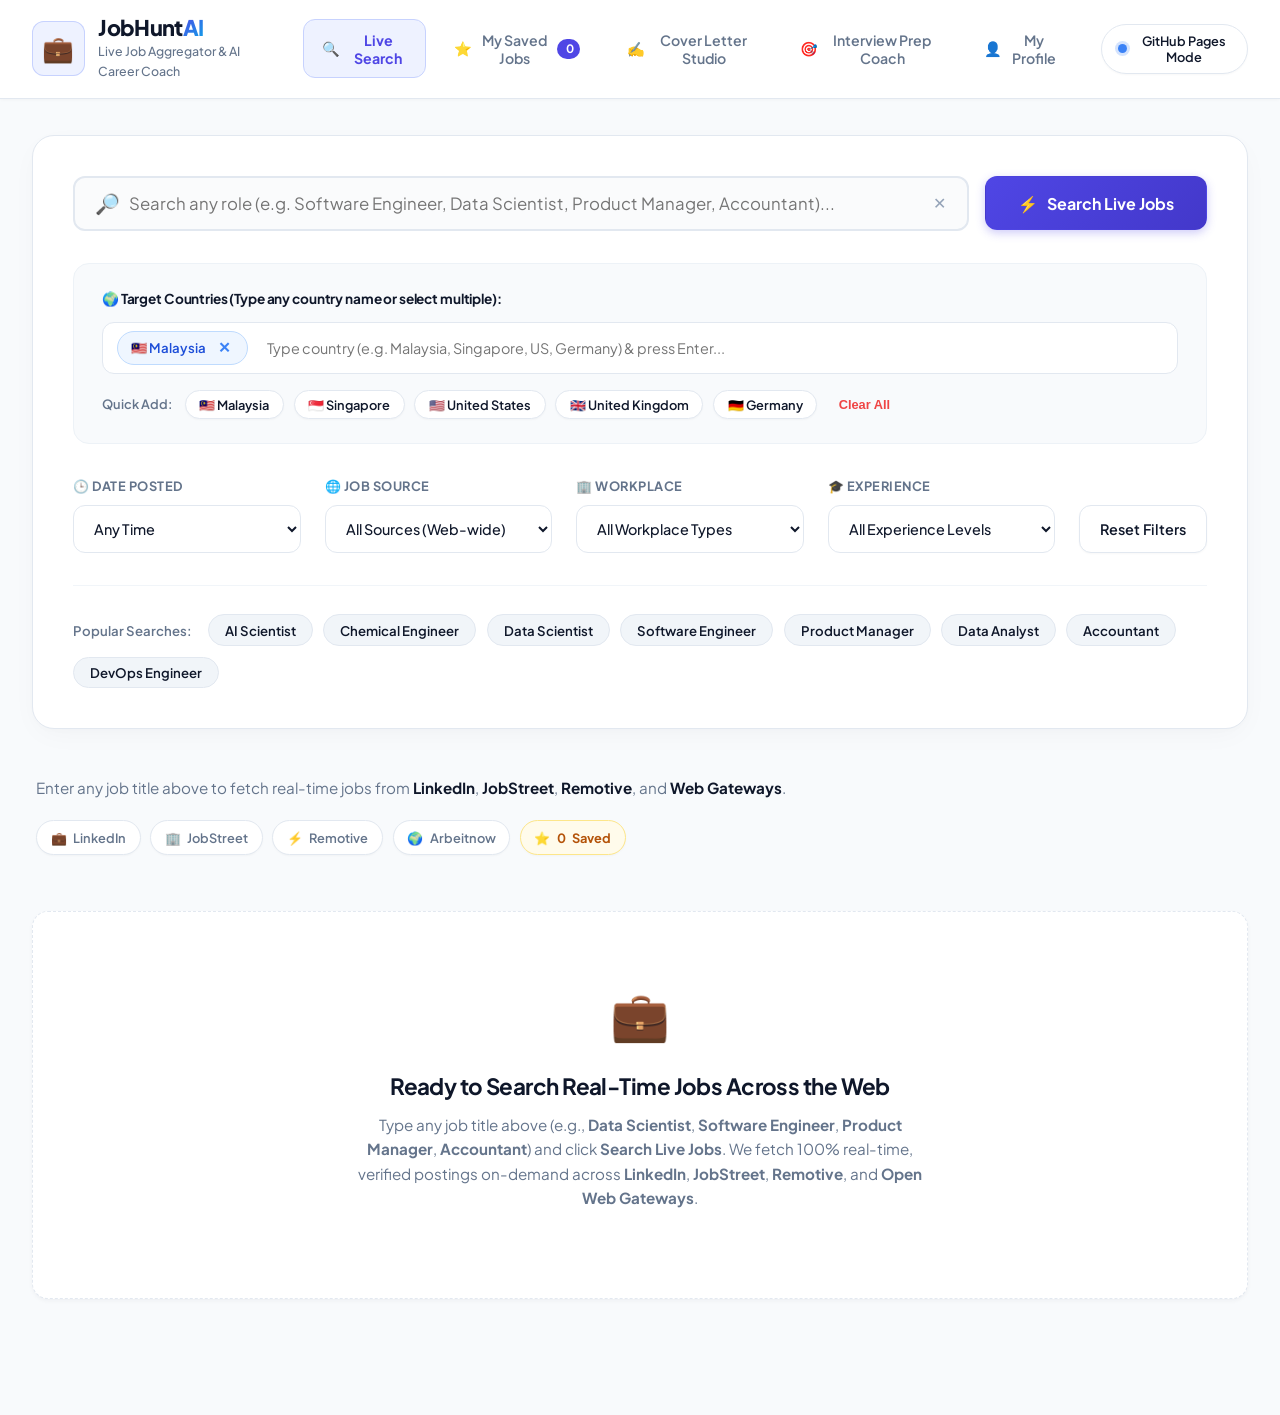
==== commit 49f61943: "Optimise job searching" ====
--- a/static/index.html
+++ b/static/index.html
@@ -157,12 +157,13 @@
         <!-- Popular Searches / Quick Tags -->
         <div class="quick-tags">
           <span class="quick-tag-label">Popular Searches:</span>
+          <button type="button" class="tag-pill" data-keyword="AI Scientist">AI Scientist</button>
+          <button type="button" class="tag-pill" data-keyword="Chemical Engineer">Chemical Engineer</button>
+          <button type="button" class="tag-pill" data-keyword="Data Scientist">Data Scientist</button>
           <button type="button" class="tag-pill" data-keyword="Software Engineer">Software Engineer</button>
-          <button type="button" class="tag-pill" data-keyword="Data Scientist">Data Scientist</button>
           <button type="button" class="tag-pill" data-keyword="Product Manager">Product Manager</button>
           <button type="button" class="tag-pill" data-keyword="Data Analyst">Data Analyst</button>
           <button type="button" class="tag-pill" data-keyword="Accountant">Accountant</button>
-          <button type="button" class="tag-pill" data-keyword="Graphic Designer">Graphic Designer</button>
           <button type="button" class="tag-pill" data-keyword="DevOps Engineer">DevOps Engineer</button>
         </div>
       </div>
@@ -695,6 +696,7 @@
 
   <div id="toast" class="toast hidden">Message</div>
 
-  <script src="app.js"></script>
+  <script src="live_jobs_data.js?v=2.1"></script>
+  <script src="app.js?v=2.1"></script>
 </body>
 </html>
--- a/static/styles.css
+++ b/static/styles.css
@@ -1,6 +1,6 @@
 /* ==========================================================================
-   JobHuntAI — Modern Design System & Stylesheet
-   Crafted for visual clarity, elegance, and responsive ergonomics
+   JobHuntAI — Spacious, Modern & Elegant Design System
+   Crafted with generous breathing room, refined typography & subtle elevations
    ========================================================================== */
 
 :root {
@@ -11,7 +11,9 @@
   --primary-border: #c7d2fe;
   
   --secondary: #0ea5e9;
+  --secondary-hover: #0284c7;
   --secondary-light: #f0f9ff;
+  --secondary-border: #bae6fd;
   
   --accent: #10b981;
   --accent-hover: #059669;
@@ -19,13 +21,16 @@
   --accent-border: #a7f3d0;
   
   --warning: #f59e0b;
+  --warning-hover: #d97706;
   --warning-light: #fffbeb;
   --warning-border: #fde68a;
   
   --danger: #ef4444;
+  --danger-hover: #dc2626;
   --danger-light: #fef2f2;
+  --danger-border: #fecaca;
   
-  /* Platform Specific Colors */
+  /* Platform Specific Accents */
   --linkedin: #0a66c2;
   --linkedin-hover: #004182;
   --linkedin-light: #e8f3fc;
@@ -50,7 +55,7 @@
   --bg-main: #f8fafc;
   --bg-card: #ffffff;
   --bg-subtle: #f1f5f9;
-  --bg-input: #fdfdfd;
+  --bg-input: #fafbfc;
   
   --text-main: #0f172a;
   --text-body: #334155;
@@ -58,49 +63,56 @@
   --text-subtle: #94a3b8;
   
   --border-color: #e2e8f0;
-  --border-subtle: #edf2f7;
+  --border-subtle: #f1f5f9;
   --border-focus: #818cf8;
   
-  /* Elevation & Shadows */
-  --shadow-xs: 0 1px 2px 0 rgba(0, 0, 0, 0.04);
-  --shadow-sm: 0 1px 3px 0 rgba(0, 0, 0, 0.06), 0 1px 2px -1px rgba(0, 0, 0, 0.04);
-  --shadow-md: 0 4px 6px -1px rgba(0, 0, 0, 0.07), 0 2px 4px -2px rgba(0, 0, 0, 0.05);
-  --shadow-lg: 0 10px 15px -3px rgba(0, 0, 0, 0.08), 0 4px 6px -4px rgba(0, 0, 0, 0.04);
-  --shadow-xl: 0 20px 25px -5px rgba(0, 0, 0, 0.09), 0 8px 10px -6px rgba(0, 0, 0, 0.04);
+  /* Refined Modern Elevations & Shadows */
+  --shadow-xs: 0 1px 2px 0 rgba(15, 23, 42, 0.03);
+  --shadow-sm: 0 2px 4px 0 rgba(15, 23, 42, 0.04), 0 1px 2px -1px rgba(15, 23, 42, 0.03);
+  --shadow-md: 0 6px 16px -2px rgba(15, 23, 42, 0.06), 0 2px 6px -2px rgba(15, 23, 42, 0.04);
+  --shadow-lg: 0 12px 28px -4px rgba(15, 23, 42, 0.08), 0 4px 10px -2px rgba(15, 23, 42, 0.03);
+  --shadow-xl: 0 24px 48px -12px rgba(15, 23, 42, 0.14), 0 8px 16px -4px rgba(15, 23, 42, 0.04);
   
-  /* Radii */
-  --radius-xs: 4px;
-  --radius-sm: 6px;
-  --radius-md: 10px;
-  --radius-lg: 14px;
-  --radius-xl: 18px;
+  /* Modern Smooth Radii */
+  --radius-xs: 6px;
+  --radius-sm: 8px;
+  --radius-md: 12px;
+  --radius-lg: 16px;
+  --radius-xl: 22px;
+  --radius-2xl: 28px;
   --radius-full: 9999px;
   
   /* Transitions */
-  --transition: all 0.2s cubic-bezier(0.16, 1, 0.3, 1);
-}
-
-/* Reset & Base */
+  --transition-fast: all 0.15s ease;
+  --transition: all 0.22s cubic-bezier(0.16, 1, 0.3, 1);
+  --transition-bounce: all 0.3s cubic-bezier(0.34, 1.56, 0.64, 1);
+}
+
+/* Reset & Base Styling */
 * {
   box-sizing: border-box;
   margin: 0;
   padding: 0;
 }
 
+html {
+  scroll-behavior: smooth;
+}
+
 body {
   font-family: 'Plus Jakarta Sans', -apple-system, BlinkMacSystemFont, "Segoe UI", Roboto, sans-serif;
   background-color: var(--bg-main);
   color: var(--text-body);
-  line-height: 1.5;
+  line-height: 1.6;
   -webkit-font-smoothing: antialiased;
   -moz-osx-font-smoothing: grayscale;
 }
 
-/* Typography */
+/* Typography Hierarchy */
 h1, h2, h3, h4, h5 {
   font-weight: 700;
   color: var(--text-main);
-  letter-spacing: -0.02em;
+  letter-spacing: -0.025em;
 }
 
 .gradient-text {
@@ -109,23 +121,23 @@
   -webkit-text-fill-color: transparent;
 }
 
-.text-muted { color: var(--text-muted); font-size: 0.85rem; }
+.text-muted { color: var(--text-muted); font-size: 0.875rem; }
 .text-warning { color: var(--warning); }
 .text-info { color: var(--secondary); }
 .text-primary { color: var(--primary); }
 
 .hidden { display: none !important; }
 
-/* Global Buttons */
+/* Global Interactive Buttons */
 .btn {
   display: inline-flex;
   align-items: center;
   justify-content: center;
-  gap: 0.5rem;
+  gap: 0.55rem;
   font-family: inherit;
   font-weight: 600;
-  font-size: 0.875rem;
-  padding: 0.6rem 1.15rem;
+  font-size: 0.9rem;
+  padding: 0.65rem 1.25rem;
   border-radius: var(--radius-md);
   border: 1px solid transparent;
   cursor: pointer;
@@ -134,27 +146,34 @@
   white-space: nowrap;
 }
 
+.btn:active {
+  transform: scale(0.98);
+}
+
 .btn-primary {
   background-color: var(--primary);
   color: #ffffff;
-  box-shadow: 0 2px 4px rgba(79, 70, 229, 0.2);
+  box-shadow: 0 2px 6px rgba(79, 70, 229, 0.25);
 }
 
 .btn-primary:hover {
   background-color: var(--primary-hover);
-  box-shadow: 0 4px 8px rgba(79, 70, 229, 0.3);
+  box-shadow: 0 6px 14px rgba(79, 70, 229, 0.35);
   transform: translateY(-1px);
 }
 
 .btn-secondary {
+  background-color: #ffffff;
+  color: var(--text-main);
+  border-color: var(--border-color);
+  box-shadow: var(--shadow-xs);
+}
+
+.btn-secondary:hover {
   background-color: var(--bg-subtle);
-  color: var(--text-main);
-  border-color: var(--border-color);
-}
-
-.btn-secondary:hover {
-  background-color: #e2e8f0;
-  color: var(--text-main);
+  border-color: #cbd5e1;
+  color: var(--text-main);
+  transform: translateY(-1px);
 }
 
 .btn-outline {
@@ -171,53 +190,56 @@
 .btn-search-live {
   background: linear-gradient(135deg, var(--primary) 0%, #4338ca 100%);
   color: #ffffff;
-  padding: 0.75rem 1.5rem;
+  padding: 0 2rem;
   border-radius: var(--radius-md);
-  box-shadow: 0 2px 6px rgba(79, 70, 229, 0.25);
-  font-weight: 700;
-  font-size: 0.95rem;
+  box-shadow: 0 3px 10px rgba(79, 70, 229, 0.28);
+  font-weight: 700;
+  font-size: 1rem;
+  min-height: 54px;
 }
 
 .btn-search-live:hover {
   background: linear-gradient(135deg, #4338ca 0%, #3730a3 100%);
-  box-shadow: 0 4px 10px rgba(79, 70, 229, 0.35);
+  box-shadow: 0 6px 16px rgba(79, 70, 229, 0.38);
   transform: translateY(-1px);
 }
 
 .btn-sm {
-  padding: 0.35rem 0.7rem;
-  font-size: 0.75rem;
+  padding: 0.4rem 0.85rem;
+  font-size: 0.8rem;
   border-radius: var(--radius-sm);
 }
 
 .btn-lg {
-  padding: 0.85rem 1.75rem;
-  font-size: 1rem;
+  padding: 0.95rem 2rem;
+  font-size: 1.05rem;
+  border-radius: var(--radius-lg);
 }
 
 .btn-block {
   width: 100%;
 }
 
-/* Global Badges */
+/* Global Badges & Chips */
 .badge {
   display: inline-flex;
   align-items: center;
-  gap: 0.25rem;
-  padding: 0.2rem 0.55rem;
-  font-size: 0.725rem;
-  font-weight: 600;
-  border-radius: var(--radius-full);
+  gap: 0.35rem;
+  padding: 0.3rem 0.65rem;
+  font-size: 0.775rem;
+  font-weight: 600;
+  border-radius: var(--radius-sm);
   background-color: var(--bg-subtle);
   color: var(--text-main);
   border: 1px solid var(--border-color);
   white-space: nowrap;
+  line-height: 1.35;
 }
 
 .badge-country {
   background-color: #eff6ff;
   border-color: #bfdbfe;
-  color: #1e40af;
+  color: #1d4ed8;
 }
 
 .badge-size {
@@ -238,7 +260,14 @@
   color: #065f46;
 }
 
-/* Source Badges */
+.badge-salary {
+  background-color: #fefce8;
+  border-color: #fef08a;
+  color: #a16207;
+  font-weight: 700;
+}
+
+/* Platform Source Badges */
 .badge-source {
   background-color: var(--linkedin-light);
   border-color: var(--linkedin-border);
@@ -274,7 +303,7 @@
   font-weight: 700;
 }
 
-/* Platform Apply Buttons */
+/* Platform Specific Direct Buttons */
 .btn-apply-direct {
   background: var(--linkedin);
   color: #ffffff;
@@ -283,6 +312,7 @@
 .btn-apply-direct:hover {
   background: var(--linkedin-hover);
   color: #ffffff;
+  transform: translateY(-1px);
 }
 
 .btn-jobstreet {
@@ -293,6 +323,7 @@
 .btn-jobstreet:hover {
   background: var(--jobstreet-hover);
   color: #ffffff;
+  transform: translateY(-1px);
 }
 
 .btn-remotive {
@@ -303,6 +334,7 @@
 .btn-remotive:hover {
   background: var(--remotive-hover);
   color: #ffffff;
+  transform: translateY(-1px);
 }
 
 .btn-arbeitnow {
@@ -313,6 +345,7 @@
 .btn-arbeitnow:hover {
   background: var(--arbeitnow-hover);
   color: #ffffff;
+  transform: translateY(-1px);
 }
 
 /* ==========================================================================
@@ -325,65 +358,67 @@
   position: sticky;
   top: 0;
   z-index: 100;
-  backdrop-filter: blur(12px);
-  -webkit-backdrop-filter: blur(12px);
-  box-shadow: 0 1px 2px 0 rgba(0, 0, 0, 0.02);
+  backdrop-filter: blur(14px);
+  -webkit-backdrop-filter: blur(14px);
+  box-shadow: 0 1px 3px 0 rgba(15, 23, 42, 0.03);
 }
 
 .header-container {
-  max-width: 1400px;
+  max-width: 1440px;
   margin: 0 auto;
-  padding: 0.75rem 1.5rem;
+  padding: 1rem 2rem;
   display: flex;
   align-items: center;
   justify-content: space-between;
-  gap: 1rem;
+  gap: 1.5rem;
 }
 
 .brand {
   display: flex;
   align-items: center;
-  gap: 0.75rem;
+  gap: 0.85rem;
   text-decoration: none;
 }
 
 .logo-icon {
-  font-size: 1.5rem;
+  font-size: 1.6rem;
   background: var(--primary-light);
-  padding: 0.35rem 0.55rem;
+  padding: 0.45rem 0.65rem;
   border-radius: var(--radius-md);
   box-shadow: inset 0 0 0 1px var(--primary-border);
 }
 
 .brand-text h1 {
-  font-size: 1.25rem;
+  font-size: 1.35rem;
   font-weight: 800;
-  line-height: 1.1;
-  color: var(--text-main);
+  line-height: 1.15;
+  color: var(--text-main);
+  letter-spacing: -0.03em;
 }
 
 .tagline {
-  font-size: 0.75rem;
+  font-size: 0.775rem;
   color: var(--text-muted);
   font-weight: 500;
+  margin-top: 1px;
 }
 
 .main-nav {
   display: flex;
   align-items: center;
-  gap: 0.35rem;
+  gap: 0.5rem;
 }
 
 .nav-btn {
   display: flex;
   align-items: center;
-  gap: 0.45rem;
+  gap: 0.55rem;
   background: transparent;
   border: 1px solid transparent;
-  padding: 0.5rem 0.85rem;
+  padding: 0.65rem 1.15rem;
   border-radius: var(--radius-md);
   font-family: inherit;
-  font-size: 0.85rem;
+  font-size: 0.885rem;
   font-weight: 600;
   color: var(--text-muted);
   cursor: pointer;
@@ -405,46 +440,47 @@
 .nav-counter-badge {
   background-color: var(--primary);
   color: #ffffff;
-  font-size: 0.7rem;
+  font-size: 0.725rem;
   font-weight: 700;
   border-radius: var(--radius-full);
-  padding: 0.1rem 0.45rem;
-  min-width: 1.25rem;
+  padding: 0.15rem 0.55rem;
+  min-width: 1.35rem;
   text-align: center;
 }
 
 .header-right {
   display: flex;
   align-items: center;
-  gap: 0.75rem;
+  gap: 0.85rem;
 }
 
 .mode-badge-btn {
   display: inline-flex;
   align-items: center;
-  gap: 0.5rem;
-  background: var(--bg-subtle);
-  border: 1px solid var(--border-color);
-  padding: 0.4rem 0.8rem;
+  gap: 0.6rem;
+  background: #ffffff;
+  border: 1px solid var(--border-color);
+  padding: 0.5rem 1rem;
   border-radius: var(--radius-full);
   font-family: inherit;
-  font-size: 0.75rem;
+  font-size: 0.8rem;
   font-weight: 600;
   color: var(--text-main);
   cursor: pointer;
+  box-shadow: var(--shadow-xs);
   transition: var(--transition);
 }
 
 .mode-badge-btn:hover {
-  background: #ffffff;
   border-color: var(--primary);
   color: var(--primary);
   box-shadow: var(--shadow-sm);
+  transform: translateY(-1px);
 }
 
 .status-dot {
-  width: 8px;
-  height: 8px;
+  width: 9px;
+  height: 9px;
   border-radius: 50%;
   background: #94a3b8;
   display: inline-block;
@@ -453,19 +489,22 @@
 
 .status-dot.dot-online {
   background: #10b981;
-  box-shadow: 0 0 0 3px rgba(16, 185, 129, 0.25);
+  box-shadow: 0 0 0 3px rgba(16, 185, 129, 0.22);
 }
 
 .status-dot.dot-static {
   background: #3b82f6;
-  box-shadow: 0 0 0 3px rgba(59, 130, 246, 0.25);
-}
-
-/* Main Container */
+  box-shadow: 0 0 0 3px rgba(59, 130, 246, 0.22);
+}
+
+/* ==========================================================================
+   Main App Container
+   ========================================================================== */
+
 .main-container {
-  max-width: 1400px;
-  margin: 1.5rem auto;
-  padding: 0 1.5rem 3rem 1.5rem;
+  max-width: 1440px;
+  margin: 2.25rem auto;
+  padding: 0 2rem 4rem 2rem;
 }
 
 .tab-pane {
@@ -474,11 +513,11 @@
 
 .tab-pane.active {
   display: block;
-  animation: fadeIn 0.2s ease-out;
+  animation: fadeIn 0.22s ease-out;
 }
 
 @keyframes fadeIn {
-  from { opacity: 0; transform: translateY(4px); }
+  from { opacity: 0; transform: translateY(6px); }
   to { opacity: 1; transform: translateY(0); }
 }
 
@@ -490,17 +529,17 @@
   background: #ffffff;
   border: 1px solid var(--border-color);
   border-radius: var(--radius-xl);
-  padding: 1.75rem;
-  box-shadow: var(--shadow-sm);
-  margin-bottom: 1.75rem;
+  padding: 2.5rem;
+  box-shadow: 0 8px 30px -6px rgba(15, 23, 42, 0.04), 0 2px 8px -2px rgba(15, 23, 42, 0.02);
+  margin-bottom: 2.5rem;
 }
 
 /* Main Search Bar */
 .search-bar-wrap {
   display: flex;
   align-items: center;
-  gap: 0.75rem;
-  margin-bottom: 1.25rem;
+  gap: 1rem;
+  margin-bottom: 2rem;
 }
 
 .search-input-inner {
@@ -512,17 +551,18 @@
 
 .search-icon {
   position: absolute;
-  left: 1.25rem;
-  font-size: 1.15rem;
+  left: 1.35rem;
+  font-size: 1.25rem;
   color: var(--text-subtle);
   pointer-events: none;
 }
 
 .search-input-inner input {
   width: 100%;
-  padding: 0.85rem 2.75rem 0.85rem 3.25rem;
+  min-height: 54px;
+  padding: 0.95rem 3.25rem 0.95rem 3.4rem;
   font-family: inherit;
-  font-size: 1rem;
+  font-size: 1.05rem;
   border: 2px solid var(--border-color);
   border-radius: var(--radius-md);
   outline: none;
@@ -534,18 +574,18 @@
 .search-input-inner input:focus {
   border-color: var(--primary);
   background-color: #ffffff;
-  box-shadow: 0 0 0 3px rgba(79, 70, 229, 0.12);
+  box-shadow: 0 0 0 4px rgba(79, 70, 229, 0.12);
 }
 
 .clear-btn {
   position: absolute;
-  right: 0.85rem;
+  right: 1rem;
   background: transparent;
   border: none;
   color: var(--text-subtle);
   cursor: pointer;
-  font-size: 0.95rem;
-  padding: 0.35rem;
+  font-size: 1rem;
+  padding: 0.45rem;
   border-radius: var(--radius-full);
   display: flex;
   align-items: center;
@@ -558,33 +598,34 @@
   background-color: var(--bg-subtle);
 }
 
-/* Country Selection Area */
+/* Multi-Country Selection Section */
 .country-filter-section {
   background-color: #f8fafc;
-  border: 1px solid var(--border-color);
-  border-radius: var(--radius-md);
-  padding: 1rem 1.25rem;
-  margin-bottom: 1.25rem;
+  border: 1px solid #edf2f7;
+  border-radius: var(--radius-lg);
+  padding: 1.5rem 1.75rem;
+  margin-bottom: 2rem;
 }
 
 .section-label {
   display: block;
-  font-size: 0.8rem;
-  font-weight: 700;
-  color: var(--text-main);
-  margin-bottom: 0.5rem;
+  font-size: 0.85rem;
+  font-weight: 700;
+  color: var(--text-main);
+  margin-bottom: 0.75rem;
+  letter-spacing: -0.01em;
 }
 
 .tag-input-container {
   display: flex;
   flex-wrap: wrap;
   align-items: center;
-  gap: 0.4rem;
+  gap: 0.55rem;
   background-color: #ffffff;
   border: 1px solid var(--border-color);
   border-radius: var(--radius-md);
-  padding: 0.4rem 0.6rem;
-  min-height: 44px;
+  padding: 0.5rem 0.85rem;
+  min-height: 50px;
   transition: var(--transition);
 }
 
@@ -596,13 +637,13 @@
 .country-pill {
   display: inline-flex;
   align-items: center;
-  gap: 0.35rem;
+  gap: 0.45rem;
   background: #eff6ff;
   border: 1px solid #bfdbfe;
-  color: #1e40af;
-  padding: 0.25rem 0.65rem;
+  color: #1d4ed8;
+  padding: 0.35rem 0.85rem;
   border-radius: var(--radius-full);
-  font-size: 0.8rem;
+  font-size: 0.825rem;
   font-weight: 600;
   animation: fadeIn 0.15s ease-out;
 }
@@ -612,12 +653,13 @@
   border: none;
   color: #3b82f6;
   cursor: pointer;
-  font-size: 0.85rem;
+  font-size: 0.95rem;
   font-weight: 700;
   display: flex;
   align-items: center;
   justify-content: center;
   padding: 0 0.15rem;
+  margin-left: 0.15rem;
 }
 
 .country-pill .remove-pill-btn:hover {
@@ -626,12 +668,12 @@
 
 .tag-input-container input {
   flex: 1;
-  min-width: 220px;
+  min-width: 240px;
   border: none;
   outline: none;
   font-family: inherit;
-  font-size: 0.875rem;
-  padding: 0.35rem 0.5rem;
+  font-size: 0.9rem;
+  padding: 0.45rem 0.65rem;
   background: transparent;
 }
 
@@ -639,26 +681,28 @@
   display: flex;
   align-items: center;
   flex-wrap: wrap;
-  gap: 0.4rem;
-  margin-top: 0.65rem;
+  gap: 0.6rem;
+  margin-top: 1rem;
 }
 
 .suggestion-label {
-  font-size: 0.75rem;
+  font-size: 0.8rem;
   font-weight: 600;
   color: var(--text-muted);
+  margin-right: 0.2rem;
 }
 
 .quick-country-btn {
   background: #ffffff;
   border: 1px solid var(--border-color);
   border-radius: var(--radius-full);
-  padding: 0.2rem 0.65rem;
+  padding: 0.35rem 0.85rem;
   font-family: inherit;
-  font-size: 0.75rem;
+  font-size: 0.8rem;
   font-weight: 600;
   color: var(--text-main);
   cursor: pointer;
+  box-shadow: var(--shadow-xs);
   transition: var(--transition);
 }
 
@@ -666,49 +710,53 @@
   background: var(--primary-light);
   border-color: var(--primary-border);
   color: var(--primary);
+  transform: translateY(-1px);
 }
 
 .clear-countries-link {
   background: transparent;
   border: none;
   color: var(--danger);
-  font-size: 0.75rem;
+  font-size: 0.8rem;
   font-weight: 600;
   cursor: pointer;
-  margin-left: 0.5rem;
+  margin-left: 0.75rem;
+  transition: var(--transition-fast);
 }
 
 .clear-countries-link:hover {
   text-decoration: underline;
-}
-
-/* Filters Row */
+  color: var(--danger-hover);
+}
+
+/* Filter Controls Row */
 .filters-row {
   display: grid;
   grid-template-columns: repeat(4, 1fr) auto;
-  gap: 1rem;
+  gap: 1.5rem;
   align-items: flex-end;
-  margin-bottom: 1.25rem;
+  margin-bottom: 2rem;
 }
 
 .filter-group {
   display: flex;
   flex-direction: column;
-  gap: 0.35rem;
+  gap: 0.55rem;
 }
 
 .filter-group label {
-  font-size: 0.75rem;
+  font-size: 0.8rem;
   font-weight: 700;
   color: var(--text-muted);
   text-transform: uppercase;
-  letter-spacing: 0.03em;
+  letter-spacing: 0.04em;
 }
 
 .filter-group select, .form-select {
-  padding: 0.6rem 0.85rem;
+  padding: 0.75rem 1rem;
+  min-height: 48px;
   font-family: inherit;
-  font-size: 0.85rem;
+  font-size: 0.9rem;
   font-weight: 500;
   color: var(--text-main);
   background-color: #ffffff;
@@ -724,29 +772,34 @@
   box-shadow: 0 0 0 3px rgba(79, 70, 229, 0.12);
 }
 
-/* Quick Tags / Role Pills */
+.filter-actions button {
+  min-height: 48px;
+}
+
+/* Quick Tags / Popular Role Pills */
 .quick-tags {
   display: flex;
   align-items: center;
   flex-wrap: wrap;
-  gap: 0.4rem;
-  padding-top: 1rem;
-  border-top: 1px dashed var(--border-color);
+  gap: 0.65rem;
+  padding-top: 1.75rem;
+  border-top: 1px solid #f1f5f9;
 }
 
 .quick-tag-label {
-  font-size: 0.75rem;
+  font-size: 0.825rem;
   font-weight: 600;
   color: var(--text-muted);
+  margin-right: 0.35rem;
 }
 
 .tag-pill {
   background: var(--bg-subtle);
   border: 1px solid var(--border-color);
   border-radius: var(--radius-full);
-  padding: 0.25rem 0.75rem;
+  padding: 0.4rem 1rem;
   font-family: inherit;
-  font-size: 0.75rem;
+  font-size: 0.825rem;
   font-weight: 600;
   color: var(--text-main);
   cursor: pointer;
@@ -757,6 +810,8 @@
   background: var(--primary);
   color: #ffffff;
   border-color: var(--primary);
+  transform: translateY(-1px);
+  box-shadow: 0 2px 6px rgba(79, 70, 229, 0.25);
 }
 
 /* Results Status Bar */
@@ -765,14 +820,15 @@
   align-items: center;
   justify-content: space-between;
   flex-wrap: wrap;
-  gap: 1rem;
-  margin-bottom: 1.25rem;
-  padding: 0 0.25rem;
+  gap: 1.25rem;
+  margin-bottom: 2rem;
+  padding: 0.5rem 0.25rem;
 }
 
 .results-count {
-  font-size: 0.9rem;
+  font-size: 0.95rem;
   color: var(--text-muted);
+  line-height: 1.5;
 }
 
 .results-count strong {
@@ -783,20 +839,21 @@
   display: flex;
   align-items: center;
   flex-wrap: wrap;
-  gap: 0.45rem;
+  gap: 0.6rem;
 }
 
 .stat-badge {
   display: inline-flex;
   align-items: center;
-  gap: 0.35rem;
-  font-size: 0.75rem;
+  gap: 0.4rem;
+  font-size: 0.8rem;
   font-weight: 600;
   background-color: #ffffff;
   border: 1px solid var(--border-color);
-  padding: 0.25rem 0.65rem;
+  padding: 0.4rem 0.85rem;
   border-radius: var(--radius-full);
   color: var(--text-muted);
+  box-shadow: var(--shadow-xs);
 }
 
 .badge-saved-highlight {
@@ -807,32 +864,34 @@
 }
 
 /* ==========================================================================
-   Jobs Cards Grid & Individual Job Cards
+   Jobs Cards Grid & Spacious Card Layout
    ========================================================================== */
 
 .jobs-grid {
   display: grid;
-  grid-template-columns: repeat(auto-fill, minmax(370px, 1fr));
-  gap: 1.25rem;
+  grid-template-columns: repeat(auto-fill, minmax(380px, 1fr));
+  gap: 1.75rem;
 }
 
 .job-card {
   background-color: var(--bg-card);
   border: 1px solid var(--border-color);
-  border-radius: var(--radius-lg);
-  padding: 1.25rem;
+  border-radius: var(--radius-xl);
+  padding: 1.5rem;
   display: flex;
   flex-direction: column;
   justify-content: space-between;
-  box-shadow: var(--shadow-sm);
+  box-shadow: 0 2px 4px 0 rgba(15, 23, 42, 0.03), 0 6px 18px -3px rgba(15, 23, 42, 0.04);
   transition: var(--transition);
   position: relative;
-  min-height: 290px;
+  min-height: 330px;
+  box-sizing: border-box;
+  overflow: hidden;
 }
 
 .job-card:hover {
-  transform: translateY(-2px);
-  box-shadow: var(--shadow-md);
+  transform: translateY(-3px);
+  box-shadow: 0 14px 28px -4px rgba(15, 23, 42, 0.08), 0 4px 10px -2px rgba(15, 23, 42, 0.03);
   border-color: #cbd5e1;
 }
 
@@ -841,39 +900,54 @@
   align-items: flex-start;
   justify-content: space-between;
   gap: 0.75rem;
-  margin-bottom: 0.65rem;
+  margin-bottom: 0.75rem;
 }
 
 .job-card-title {
-  font-size: 1.05rem;
-  font-weight: 700;
-  color: var(--text-main);
-  line-height: 1.35;
+  font-size: 1.125rem;
+  font-weight: 700;
+  color: var(--text-main);
+  line-height: 1.45;
   display: -webkit-box;
   -webkit-line-clamp: 2;
   -webkit-box-orient: vertical;
   overflow: hidden;
+  word-break: break-word;
 }
 
 .job-card-company {
-  font-size: 0.85rem;
+  font-size: 0.9rem;
   font-weight: 600;
   color: var(--primary);
-  margin-top: 0.2rem;
+  margin-top: 0.3rem;
+  display: flex;
+  align-items: center;
+  gap: 0.4rem;
+  word-break: break-word;
 }
 
 .save-job-btn {
   display: inline-flex;
   align-items: center;
-  gap: 0.3rem;
-  padding: 0.35rem 0.75rem;
+  gap: 0.35rem;
+  padding: 0.4rem 0.85rem;
   border-radius: var(--radius-full);
-  font-size: 0.75rem;
+  font-size: 0.8rem;
   font-weight: 600;
   cursor: pointer;
   transition: var(--transition);
   white-space: nowrap;
   flex-shrink: 0;
+  border: 1px solid var(--border-color);
+  background: #ffffff;
+  color: var(--text-main);
+  box-shadow: var(--shadow-xs);
+}
+
+.save-job-btn:hover {
+  background: var(--warning-light);
+  border-color: var(--warning-border);
+  color: #b45309;
 }
 
 .btn-saved-active {
@@ -886,87 +960,123 @@
 .job-meta-badges {
   display: flex;
   flex-wrap: wrap;
-  gap: 0.35rem;
-  margin-bottom: 0.75rem;
+  gap: 0.45rem;
+  margin: 0.85rem 0;
 }
 
 .job-desc-snippet {
-  font-size: 0.825rem;
-  color: var(--text-muted);
-  line-height: 1.5;
-  margin-bottom: 0.75rem;
+  font-size: 0.875rem;
+  color: var(--text-body);
+  line-height: 1.6;
+  margin-bottom: 1rem;
   display: -webkit-box;
   -webkit-line-clamp: 2;
   -webkit-box-orient: vertical;
   overflow: hidden;
+  word-break: break-word;
 }
 
 .job-skills-list {
   display: flex;
   flex-wrap: wrap;
-  gap: 0.35rem;
-  margin-bottom: 1rem;
+  gap: 0.45rem;
+  margin-bottom: 1.25rem;
 }
 
 .skill-tag {
   background-color: var(--bg-subtle);
   border: 1px solid var(--border-color);
   color: var(--text-body);
-  font-size: 0.7rem;
-  font-weight: 600;
-  padding: 0.15rem 0.5rem;
-  border-radius: var(--radius-sm);
+  font-size: 0.75rem;
+  font-weight: 600;
+  padding: 0.25rem 0.65rem;
+  border-radius: var(--radius-xs);
+  white-space: nowrap;
 }
 
 .job-card-footer {
   display: flex;
-  align-items: center;
-  justify-content: space-between;
-  gap: 0.5rem;
-  padding-top: 0.85rem;
-  border-top: 1px solid var(--border-subtle);
+  flex-direction: column;
+  gap: 0.65rem;
+  padding-top: 1.15rem;
+  border-top: 1px solid #f1f5f9;
   margin-top: auto;
+  width: 100%;
+  box-sizing: border-box;
 }
 
 .live-apply-btn {
-  font-weight: 700;
-  padding: 0.45rem 0.85rem;
-  font-size: 0.8rem;
+  width: 100%;
+  font-weight: 700;
+  padding: 0.65rem 1rem;
+  font-size: 0.885rem;
   border-radius: var(--radius-md);
   text-decoration: none;
   white-space: nowrap;
   display: inline-flex;
   align-items: center;
-  gap: 0.35rem;
+  justify-content: center;
+  gap: 0.45rem;
+  box-shadow: var(--shadow-xs);
+  transition: var(--transition);
+  box-sizing: border-box;
+  text-align: center;
+}
+
+.live-apply-btn:hover {
+  transform: translateY(-1px);
+  box-shadow: var(--shadow-sm);
 }
 
 .card-quick-actions {
   display: flex;
   align-items: center;
-  gap: 0.3rem;
+  gap: 0.5rem;
+  width: 100%;
+  box-sizing: border-box;
 }
 
 .card-quick-actions .btn {
-  padding: 0.35rem 0.65rem;
-  font-size: 0.75rem;
+  flex: 1;
+  min-width: 0;
+  padding: 0.45rem 0.4rem;
+  font-size: 0.8rem;
   font-weight: 600;
   border-radius: var(--radius-sm);
-}
-
-.load-more-wrap {
-  display: flex;
+  background: var(--bg-subtle);
+  border: 1px solid var(--border-color);
+  color: var(--text-main);
+  white-space: nowrap;
+  display: inline-flex;
+  align-items: center;
   justify-content: center;
-  margin-top: 2rem;
-  margin-bottom: 1.5rem;
+  gap: 0.25rem;
+  box-sizing: border-box;
+  transition: var(--transition);
+}
+
+.card-quick-actions .btn:hover {
+  background: #ffffff;
+  border-color: #cbd5e1;
+  color: var(--primary);
+  transform: translateY(-1px);
+}
+
+.load-more-wrap, .pagination-wrap {
+  display: flex;
+  justify-content: center;
+  align-items: center;
+  margin: 3.5rem 0 2.5rem 0;
+  gap: 0.75rem;
 }
 
 #load-more-btn {
-  padding: 0.75rem 2rem;
-  font-size: 0.95rem;
+  padding: 0.85rem 2.5rem;
+  font-size: 1rem;
   font-weight: 700;
   display: inline-flex;
   align-items: center;
-  gap: 0.5rem;
+  gap: 0.6rem;
   border-radius: var(--radius-full);
   box-shadow: var(--shadow-sm);
   transition: var(--transition);
@@ -975,8 +1085,57 @@
 #load-more-btn:hover {
   transform: translateY(-2px);
   box-shadow: var(--shadow-md);
+}
+
+.pagination-btn {
+  padding: 0.65rem 1.25rem;
+  font-size: 0.875rem;
+  font-weight: 600;
+  border-radius: var(--radius-md);
+  background: #ffffff;
+  border: 1px solid var(--border-color);
+  color: var(--text-main);
+  cursor: pointer;
+  transition: var(--transition);
+}
+
+.pagination-btn:hover:not(:disabled) {
+  background: var(--bg-subtle);
+  border-color: #cbd5e1;
+}
+
+.pagination-btn:disabled {
+  opacity: 0.5;
+  cursor: not-allowed;
+}
+
+.pagination-pages {
+  display: flex;
+  gap: 0.4rem;
+  align-items: center;
+}
+
+.page-number {
+  min-width: 40px;
+  height: 40px;
+  display: inline-flex;
+  align-items: center;
+  justify-content: center;
+  border-radius: var(--radius-md);
+  font-size: 0.875rem;
+  font-weight: 600;
+  cursor: pointer;
+  border: 1px solid var(--border-color);
+  background: #ffffff;
+  color: var(--text-main);
+  transition: var(--transition);
+}
+
+.page-number.active {
+  background: var(--primary);
   border-color: var(--primary);
-  color: var(--primary);
+  color: #ffffff;
+  font-weight: 700;
 }
 
 /* ==========================================================================
@@ -988,76 +1147,78 @@
   align-items: center;
   justify-content: space-between;
   flex-wrap: wrap;
-  gap: 1.25rem;
-  margin-bottom: 1.5rem;
+  gap: 1.75rem;
+  margin-bottom: 2.25rem;
 }
 
 .tracker-quick-stats {
   display: flex;
-  gap: 0.75rem;
+  gap: 1rem;
   flex-wrap: wrap;
 }
 
 .stat-box {
   background: #ffffff;
   border: 1px solid var(--border-color);
-  border-radius: var(--radius-md);
-  padding: 0.65rem 1.15rem;
+  border-radius: var(--radius-lg);
+  padding: 1.15rem 1.65rem;
   text-align: center;
-  min-width: 95px;
-  box-shadow: var(--shadow-xs);
-}
-
-.stat-box-saved { border-top: 3px solid var(--warning); }
-.stat-box-applied { border-top: 3px solid var(--secondary); }
-.stat-box-interviewing { border-top: 3px solid var(--primary); }
+  min-width: 120px;
+  box-shadow: 0 2px 8px -1px rgba(15, 23, 42, 0.04);
+}
+
+.stat-box-saved { border-top: 4px solid var(--warning); }
+.stat-box-applied { border-top: 4px solid var(--secondary); }
+.stat-box-interviewing { border-top: 4px solid var(--primary); }
 
 .stat-num {
-  font-size: 1.35rem;
+  font-size: 1.75rem;
   font-weight: 800;
   display: block;
+  line-height: 1.15;
 }
 
 .stat-label {
-  font-size: 0.7rem;
+  font-size: 0.775rem;
   font-weight: 700;
   color: var(--text-muted);
   text-transform: uppercase;
-  letter-spacing: 0.03em;
+  letter-spacing: 0.04em;
+  margin-top: 0.35rem;
 }
 
 .kanban-board {
   display: grid;
   grid-template-columns: repeat(4, 1fr);
-  gap: 1.25rem;
+  gap: 1.75rem;
 }
 
 .kanban-col {
-  background: #f1f5f9;
-  border: 1px solid var(--border-color);
-  border-radius: var(--radius-lg);
-  padding: 1rem;
-  min-height: 550px;
+  background: #f8fafc;
+  border: 1px solid var(--border-color);
+  border-radius: var(--radius-xl);
+  padding: 1.35rem;
+  min-height: 620px;
   display: flex;
   flex-direction: column;
 }
 
-.kanban-col.col-saved { border-top: 3px solid var(--warning); }
-.kanban-col.col-applied { border-top: 3px solid var(--secondary); }
-.kanban-col.col-interviewing { border-top: 3px solid var(--primary); }
-.kanban-col.col-offered { border-top: 3px solid var(--accent); }
+.kanban-col.col-saved { border-top: 4px solid var(--warning); }
+.kanban-col.col-applied { border-top: 4px solid var(--secondary); }
+.kanban-col.col-interviewing { border-top: 4px solid var(--primary); }
+.kanban-col.col-offered { border-top: 4px solid var(--accent); }
 
 .kanban-col-header {
   display: flex;
   align-items: center;
   justify-content: space-between;
-  margin-bottom: 1rem;
-  padding-bottom: 0.5rem;
+  margin-bottom: 1.25rem;
+  padding-bottom: 0.85rem;
   border-bottom: 1px solid #e2e8f0;
 }
 
 .kanban-col-header h4 {
-  font-size: 0.875rem;
+  font-size: 0.95rem;
   font-weight: 700;
 }
 
@@ -1065,25 +1226,26 @@
   background: #ffffff;
   border: 1px solid var(--border-color);
   border-radius: var(--radius-full);
-  padding: 0.15rem 0.5rem;
-  font-size: 0.725rem;
+  padding: 0.2rem 0.65rem;
+  font-size: 0.775rem;
   font-weight: 700;
   color: var(--text-muted);
+  box-shadow: var(--shadow-xs);
 }
 
 .kanban-cards {
   display: flex;
   flex-direction: column;
-  gap: 0.75rem;
+  gap: 1rem;
   flex: 1;
 }
 
 .kanban-card {
   background: #ffffff;
   border: 1px solid var(--border-color);
-  border-radius: var(--radius-md);
-  padding: 0.85rem;
-  box-shadow: var(--shadow-xs);
+  border-radius: var(--radius-lg);
+  padding: 1.25rem;
+  box-shadow: 0 2px 6px rgba(15, 23, 42, 0.03);
   transition: var(--transition);
 }
 
@@ -1094,25 +1256,26 @@
 }
 
 .kanban-card-title {
-  font-size: 0.875rem;
-  font-weight: 700;
-  color: var(--text-main);
-  margin-bottom: 0.25rem;
+  font-size: 0.95rem;
+  font-weight: 700;
+  color: var(--text-main);
+  margin-bottom: 0.35rem;
+  line-height: 1.4;
 }
 
 .kanban-card-company {
-  font-size: 0.8rem;
+  font-size: 0.85rem;
   color: var(--primary);
   font-weight: 600;
-  margin-bottom: 0.4rem;
+  margin-bottom: 0.65rem;
 }
 
 .kanban-card-footer {
   display: flex;
   align-items: center;
   justify-content: space-between;
-  margin-top: 0.5rem;
-  padding-top: 0.5rem;
+  margin-top: 0.85rem;
+  padding-top: 0.75rem;
   border-top: 1px dashed var(--border-color);
 }
 
@@ -1122,50 +1285,51 @@
 
 .feature-layout {
   display: grid;
-  grid-template-columns: 440px 1fr;
-  gap: 1.5rem;
+  grid-template-columns: 480px 1fr;
+  gap: 2.5rem;
   align-items: start;
 }
 
 .panel-card {
   background-color: var(--bg-card);
   border: 1px solid var(--border-color);
-  border-radius: var(--radius-lg);
-  padding: 1.5rem;
-  box-shadow: var(--shadow-sm);
+  border-radius: var(--radius-xl);
+  padding: 2.25rem;
+  box-shadow: 0 4px 20px -2px rgba(15, 23, 42, 0.04);
 }
 
 .panel-header-row {
   display: flex;
   align-items: center;
   justify-content: space-between;
-  margin-bottom: 0.25rem;
+  margin-bottom: 0.35rem;
 }
 
 .panel-subtitle {
+  font-size: 0.875rem;
+  color: var(--text-muted);
+  margin-bottom: 1.75rem;
+  line-height: 1.5;
+}
+
+.form-group {
+  margin-bottom: 1.45rem;
+  display: flex;
+  flex-direction: column;
+  gap: 0.5rem;
+}
+
+.form-group label {
   font-size: 0.825rem;
-  color: var(--text-muted);
-  margin-bottom: 1.25rem;
-  line-height: 1.4;
-}
-
-.form-group {
-  margin-bottom: 1rem;
-  display: flex;
-  flex-direction: column;
-  gap: 0.35rem;
-}
-
-.form-group label {
-  font-size: 0.775rem;
-  font-weight: 700;
-  color: var(--text-main);
+  font-weight: 700;
+  color: var(--text-main);
+  letter-spacing: -0.01em;
 }
 
 .form-group input, .form-group textarea {
-  padding: 0.6rem 0.85rem;
+  padding: 0.8rem 1rem;
   font-family: inherit;
-  font-size: 0.85rem;
+  font-size: 0.9rem;
   border: 1px solid var(--border-color);
   border-radius: var(--radius-md);
   outline: none;
@@ -1181,63 +1345,63 @@
 
 .form-section-divider {
   border-top: 1px dashed var(--border-color);
-  margin: 1.25rem 0 1rem 0;
+  margin: 1.75rem 0 1.25rem 0;
   position: relative;
   text-align: center;
 }
 
 .form-section-divider span {
   background: #ffffff;
-  padding: 0 0.5rem;
-  font-size: 0.725rem;
+  padding: 0 0.75rem;
+  font-size: 0.75rem;
   font-weight: 700;
   color: var(--text-muted);
   text-transform: uppercase;
-  letter-spacing: 0.04em;
+  letter-spacing: 0.05em;
   position: relative;
-  top: -0.6rem;
+  top: -0.65rem;
 }
 
 .job-quick-preview {
   background: var(--primary-light);
   border: 1px solid var(--primary-border);
-  border-radius: var(--radius-md);
-  padding: 0.85rem;
-  margin-bottom: 1rem;
+  border-radius: var(--radius-lg);
+  padding: 1.15rem 1.35rem;
+  margin-bottom: 1.5rem;
 }
 
 .preview-title {
   font-weight: 700;
-  font-size: 0.95rem;
+  font-size: 1.05rem;
   color: var(--primary-hover);
 }
 
 .preview-company {
-  font-size: 0.85rem;
-  font-weight: 600;
-  color: var(--text-main);
-  margin-bottom: 0.35rem;
+  font-size: 0.9rem;
+  font-weight: 600;
+  color: var(--text-main);
+  margin-bottom: 0.5rem;
 }
 
 .preview-meta {
   display: flex;
   flex-wrap: wrap;
-  gap: 0.35rem;
+  gap: 0.45rem;
 }
 
 .candidate-snapshot {
   background-color: var(--bg-subtle);
-  border-radius: var(--radius-md);
-  padding: 0.85rem;
-  margin-bottom: 1.25rem;
-  font-size: 0.8rem;
+  border-radius: var(--radius-lg);
+  padding: 1.15rem 1.35rem;
+  margin-bottom: 1.5rem;
+  font-size: 0.85rem;
   border: 1px solid var(--border-color);
 }
 
 .snapshot-header {
   display: flex;
   justify-content: space-between;
-  margin-bottom: 0.35rem;
+  margin-bottom: 0.5rem;
 }
 
 .edit-profile-link {
@@ -1255,28 +1419,28 @@
   display: flex;
   flex-direction: column;
   height: calc(100vh - 180px);
-  min-height: 650px;
+  min-height: 700px;
 }
 
 .editor-header {
   display: flex;
   align-items: center;
   justify-content: space-between;
-  margin-bottom: 1rem;
-  padding-bottom: 0.75rem;
+  margin-bottom: 1.5rem;
+  padding-bottom: 1rem;
   border-bottom: 1px solid var(--border-color);
 }
 
 .editor-title {
   display: flex;
   align-items: center;
-  gap: 0.75rem;
+  gap: 0.85rem;
 }
 
 .editor-badge {
-  font-size: 0.7rem;
-  font-weight: 700;
-  padding: 0.2rem 0.55rem;
+  font-size: 0.75rem;
+  font-weight: 700;
+  padding: 0.25rem 0.65rem;
   border-radius: var(--radius-full);
   background: var(--bg-subtle);
   color: var(--text-muted);
@@ -1286,7 +1450,7 @@
 .editor-actions {
   display: flex;
   align-items: center;
-  gap: 0.4rem;
+  gap: 0.6rem;
 }
 
 .editor-body {
@@ -1297,12 +1461,12 @@
 .editor-body textarea {
   width: 100%;
   height: 100%;
-  padding: 1.5rem;
+  padding: 2rem;
   font-family: 'JetBrains Mono', 'Courier New', monospace;
-  font-size: 0.875rem;
-  line-height: 1.65;
-  border: 1px solid var(--border-color);
-  border-radius: var(--radius-md);
+  font-size: 0.925rem;
+  line-height: 1.8;
+  border: 1px solid var(--border-color);
+  border-radius: var(--radius-lg);
   resize: none;
   outline: none;
   background-color: #fafbfc;
@@ -1313,15 +1477,15 @@
 .editor-body textarea:focus {
   background-color: #ffffff;
   border-color: var(--primary);
-  box-shadow: 0 0 0 3px rgba(79, 70, 229, 0.1);
+  box-shadow: 0 0 0 4px rgba(79, 70, 229, 0.1);
 }
 
 .editor-footer {
   display: flex;
   align-items: center;
   justify-content: space-between;
-  margin-top: 0.75rem;
-  font-size: 0.75rem;
+  margin-top: 1.25rem;
+  font-size: 0.825rem;
   color: var(--text-muted);
 }
 
@@ -1329,7 +1493,7 @@
   font-weight: 700;
   color: var(--text-main);
   background: var(--bg-subtle);
-  padding: 0.2rem 0.5rem;
+  padding: 0.25rem 0.65rem;
   border-radius: var(--radius-sm);
   border: 1px solid var(--border-color);
 }
@@ -1341,47 +1505,47 @@
 .interview-header-bar {
   background: #ffffff;
   border: 1px solid var(--border-color);
-  border-radius: var(--radius-lg);
-  padding: 1rem 1.5rem;
+  border-radius: var(--radius-xl);
+  padding: 1.5rem 2rem;
   display: flex;
   align-items: center;
   justify-content: space-between;
   flex-wrap: wrap;
-  gap: 1rem;
-  margin-bottom: 1.5rem;
-  box-shadow: var(--shadow-xs);
+  gap: 1.25rem;
+  margin-bottom: 2.25rem;
+  box-shadow: 0 2px 10px rgba(15, 23, 42, 0.03);
 }
 
 .selector-container {
   display: flex;
   align-items: center;
-  gap: 1rem;
+  gap: 1.25rem;
   flex-wrap: wrap;
 }
 
 .prep-job-badge {
-  font-size: 0.85rem;
+  font-size: 0.9rem;
   font-weight: 600;
   color: var(--primary);
   background: var(--primary-light);
   border: 1px solid var(--primary-border);
-  padding: 0.35rem 0.85rem;
+  padding: 0.45rem 1rem;
   border-radius: var(--radius-full);
 }
 
 .prep-layout {
   display: grid;
-  grid-template-columns: 1fr 460px;
-  gap: 1.5rem;
+  grid-template-columns: 1fr 500px;
+  gap: 2.5rem;
   align-items: start;
 }
 
 .sub-nav {
   display: flex;
-  gap: 0.35rem;
-  margin-bottom: 1rem;
+  gap: 0.65rem;
+  margin-bottom: 1.75rem;
   border-bottom: 1px solid var(--border-color);
-  padding-bottom: 0.5rem;
+  padding-bottom: 0.85rem;
   overflow-x: auto;
 }
 
@@ -1389,9 +1553,9 @@
   background: transparent;
   border: 1px solid transparent;
   font-family: inherit;
-  font-size: 0.85rem;
-  font-weight: 600;
-  padding: 0.5rem 0.85rem;
+  font-size: 0.9rem;
+  font-weight: 600;
+  padding: 0.65rem 1.25rem;
   border-radius: var(--radius-md);
   color: var(--text-muted);
   cursor: pointer;
@@ -1408,6 +1572,7 @@
   background: var(--primary);
   color: #ffffff;
   font-weight: 700;
+  box-shadow: 0 2px 6px rgba(79, 70, 229, 0.25);
 }
 
 .sub-tab-content {
@@ -1421,24 +1586,24 @@
 .prep-intro-alert {
   background: var(--bg-subtle);
   border-left: 4px solid var(--primary);
-  padding: 0.75rem 1rem;
+  padding: 1rem 1.25rem;
   border-radius: 0 var(--radius-md) var(--radius-md) 0;
-  font-size: 0.825rem;
+  font-size: 0.875rem;
   color: var(--text-body);
-  margin-bottom: 1.25rem;
-  line-height: 1.5;
+  margin-bottom: 1.75rem;
+  line-height: 1.6;
 }
 
 .accordion-list {
   display: flex;
   flex-direction: column;
-  gap: 0.85rem;
+  gap: 1.25rem;
 }
 
 .accordion-item {
   background: #ffffff;
   border: 1px solid var(--border-color);
-  border-radius: var(--radius-md);
+  border-radius: var(--radius-lg);
   overflow: hidden;
   box-shadow: var(--shadow-xs);
   transition: var(--transition);
@@ -1446,15 +1611,16 @@
 
 .accordion-item:hover {
   border-color: #cbd5e1;
+  box-shadow: var(--shadow-sm);
 }
 
 .accordion-header {
-  padding: 1rem 1.25rem;
+  padding: 1.25rem 1.75rem;
   display: flex;
   align-items: flex-start;
   justify-content: space-between;
   cursor: pointer;
-  gap: 1rem;
+  gap: 1.25rem;
   background: #ffffff;
   transition: var(--transition);
 }
@@ -1464,25 +1630,25 @@
 }
 
 .accordion-title-wrap h4 {
-  font-size: 0.95rem;
-  font-weight: 700;
-  color: var(--text-main);
-  line-height: 1.4;
-  margin-bottom: 0.25rem;
+  font-size: 1.05rem;
+  font-weight: 700;
+  color: var(--text-main);
+  line-height: 1.45;
+  margin-bottom: 0.35rem;
 }
 
 .accordion-category {
-  font-size: 0.7rem;
+  font-size: 0.75rem;
   font-weight: 700;
   color: var(--primary);
   text-transform: uppercase;
-  letter-spacing: 0.03em;
+  letter-spacing: 0.04em;
 }
 
 .accordion-icon {
-  font-size: 0.85rem;
+  font-size: 0.95rem;
   color: var(--text-muted);
-  transition: transform 0.2s ease;
+  transition: transform 0.22s ease;
 }
 
 .accordion-item.open .accordion-icon {
@@ -1490,7 +1656,7 @@
 }
 
 .accordion-content {
-  padding: 0 1.25rem 1.25rem 1.25rem;
+  padding: 0 1.75rem 1.75rem 1.75rem;
   display: none;
   border-top: 1px dashed var(--border-color);
   background-color: #fafbfc;
@@ -1504,45 +1670,45 @@
 .key-concepts-box {
   display: flex;
   flex-wrap: wrap;
-  gap: 0.4rem;
-  margin: 0.85rem 0;
+  gap: 0.5rem;
+  margin: 1.15rem 0;
 }
 
 .concept-pill {
   background: #eff6ff;
   border: 1px solid #bfdbfe;
   color: #1d4ed8;
-  font-size: 0.7rem;
-  font-weight: 700;
-  padding: 0.15rem 0.5rem;
+  font-size: 0.75rem;
+  font-weight: 700;
+  padding: 0.2rem 0.65rem;
   border-radius: var(--radius-full);
 }
 
 .model-answer-box {
   background: #ffffff;
   border: 1px solid var(--border-color);
-  border-left: 3px solid var(--accent);
+  border-left: 4px solid var(--accent);
   border-radius: var(--radius-md);
-  padding: 1rem;
-  margin-top: 0.75rem;
+  padding: 1.25rem 1.45rem;
+  margin-top: 1rem;
 }
 
 .model-answer-title {
-  font-size: 0.75rem;
+  font-size: 0.8rem;
   font-weight: 700;
   text-transform: uppercase;
   color: var(--accent);
-  margin-bottom: 0.4rem;
+  margin-bottom: 0.5rem;
 }
 
 .model-answer-text {
-  font-size: 0.85rem;
-  line-height: 1.55;
+  font-size: 0.9rem;
+  line-height: 1.65;
   color: var(--text-body);
 }
 
 .accordion-actions {
-  margin-top: 0.85rem;
+  margin-top: 1.25rem;
   display: flex;
   justify-content: flex-end;
 }
@@ -1550,7 +1716,7 @@
 /* Practice Column */
 .practice-card {
   position: sticky;
-  top: 85px;
+  top: 95px;
 }
 
 .practice-header {
@@ -1562,30 +1728,30 @@
 .practice-question-display {
   background: var(--primary-light);
   border: 1px solid var(--primary-border);
-  border-radius: var(--radius-md);
-  padding: 0.85rem;
-  font-size: 0.85rem;
+  border-radius: var(--radius-lg);
+  padding: 1.15rem 1.35rem;
+  font-size: 0.925rem;
   font-weight: 600;
   color: var(--primary-hover);
-  line-height: 1.45;
+  line-height: 1.5;
 }
 
 .evaluation-result {
-  margin-top: 1.25rem;
+  margin-top: 1.75rem;
   border-top: 1px solid var(--border-color);
-  padding-top: 1.25rem;
+  padding-top: 1.75rem;
 }
 
 .eval-score-row {
   display: flex;
   align-items: center;
-  gap: 1rem;
-  margin-bottom: 1.25rem;
+  gap: 1.25rem;
+  margin-bottom: 1.5rem;
 }
 
 .eval-score-circle {
-  width: 64px;
-  height: 64px;
+  width: 72px;
+  height: 72px;
   border-radius: 50%;
   background: var(--primary-light);
   border: 3px solid var(--primary);
@@ -1599,43 +1765,43 @@
 }
 
 .eval-score-num {
-  font-size: 1.25rem;
+  font-size: 1.45rem;
   line-height: 1;
 }
 
 .eval-score-verdict h4 {
-  font-size: 1rem;
-  margin-bottom: 0.2rem;
+  font-size: 1.1rem;
+  margin-bottom: 0.25rem;
 }
 
 .eval-score-verdict p {
-  font-size: 0.825rem;
+  font-size: 0.85rem;
   color: var(--text-muted);
 }
 
 .eval-section {
-  margin-bottom: 1rem;
+  margin-bottom: 1.35rem;
 }
 
 .eval-section h5 {
-  font-size: 0.8rem;
-  margin-bottom: 0.35rem;
+  font-size: 0.85rem;
+  margin-bottom: 0.45rem;
 }
 
 .eval-section ul {
-  padding-left: 1.25rem;
-  font-size: 0.825rem;
+  padding-left: 1.35rem;
+  font-size: 0.875rem;
   color: var(--text-body);
-  line-height: 1.5;
+  line-height: 1.6;
 }
 
 .eval-model-box {
   background: var(--bg-subtle);
-  border-radius: var(--radius-md);
-  padding: 0.85rem;
-  font-size: 0.825rem;
-  color: var(--text-main);
-  line-height: 1.5;
+  border-radius: var(--radius-lg);
+  padding: 1.15rem 1.35rem;
+  font-size: 0.875rem;
+  color: var(--text-main);
+  line-height: 1.6;
   border: 1px solid var(--border-color);
 }
 
@@ -1644,7 +1810,7 @@
    ========================================================================== */
 
 .profile-container {
-  max-width: 900px;
+  max-width: 1000px;
   margin: 0 auto;
 }
 
@@ -1652,21 +1818,21 @@
   display: flex;
   align-items: center;
   justify-content: space-between;
-  margin-bottom: 1.5rem;
-  padding-bottom: 1rem;
+  margin-bottom: 2rem;
+  padding-bottom: 1.25rem;
   border-bottom: 1px solid var(--border-color);
 }
 
 .form-grid-2 {
   display: grid;
   grid-template-columns: 1fr 1fr;
-  gap: 1rem;
+  gap: 1.5rem;
 }
 
 .form-grid-3 {
   display: grid;
   grid-template-columns: 1fr 1fr 1fr;
-  gap: 1rem;
+  gap: 1.5rem;
 }
 
 /* ==========================================================================
@@ -1680,29 +1846,48 @@
   width: 100vw;
   height: 100vh;
   background-color: rgba(15, 23, 42, 0.65);
-  backdrop-filter: blur(6px);
-  -webkit-backdrop-filter: blur(6px);
+  backdrop-filter: blur(8px);
+  -webkit-backdrop-filter: blur(8px);
   display: flex;
   align-items: center;
   justify-content: center;
   z-index: 1000;
-  padding: 1.5rem;
+  padding: 2rem;
 }
 
 .modal-dialog {
   background: #ffffff;
-  border-radius: var(--radius-xl);
+  border-radius: var(--radius-2xl);
   box-shadow: var(--shadow-xl);
   max-height: 90vh;
   display: flex;
   flex-direction: column;
   overflow: hidden;
-  animation: modalScale 0.2s cubic-bezier(0.16, 1, 0.3, 1);
-  border: 1px solid var(--border-color);
-}
-
-.modal-lg { width: 850px; }
-.modal-md { width: 600px; }
+  animation: modalScale 0.22s cubic-bezier(0.16, 1, 0.3, 1);
+  border: 1px solid var(--border-color);
+}
+
+.modal-content {
+  display: flex;
+  flex-direction: column;
+  height: 100%;
+  max-height: 90vh;
+  overflow: hidden;
+}
+
+.empty-state {
+  grid-column: 1 / -1;
+  text-align: center;
+  padding: 4.5rem 2rem;
+  background: #ffffff;
+  border-radius: var(--radius-xl);
+  border: 2px dashed var(--border-color);
+  box-shadow: var(--shadow-sm);
+  margin: 1rem 0;
+}
+
+.modal-lg { width: 880px; }
+.modal-md { width: 620px; }
 
 @keyframes modalScale {
   from { opacity: 0; transform: scale(0.96); }
@@ -1710,7 +1895,7 @@
 }
 
 .modal-header {
-  padding: 1.25rem 1.5rem;
+  padding: 1.65rem 2.25rem;
   border-bottom: 1px solid var(--border-color);
   display: flex;
   align-items: flex-start;
@@ -1719,30 +1904,30 @@
 }
 
 .modal-title-wrap h2 {
-  font-size: 1.35rem;
-  margin-bottom: 0.35rem;
+  font-size: 1.45rem;
+  margin-bottom: 0.45rem;
 }
 
 .modal-subhead {
   display: flex;
   align-items: center;
   flex-wrap: wrap;
-  gap: 0.5rem;
+  gap: 0.65rem;
 }
 
 .modal-subhead .company-name {
   font-weight: 700;
   color: var(--primary);
-  font-size: 0.95rem;
+  font-size: 1rem;
 }
 
 .modal-close-btn {
   background: transparent;
   border: none;
-  font-size: 1.25rem;
+  font-size: 1.35rem;
   color: var(--text-muted);
   cursor: pointer;
-  padding: 0.25rem 0.5rem;
+  padding: 0.35rem 0.65rem;
   border-radius: var(--radius-sm);
   transition: var(--transition);
 }
@@ -1753,7 +1938,7 @@
 }
 
 .modal-body {
-  padding: 1.5rem;
+  padding: 2.25rem;
   overflow-y: auto;
   flex: 1;
 }
@@ -1761,68 +1946,69 @@
 .job-specs-grid {
   display: grid;
   grid-template-columns: repeat(3, 1fr);
-  gap: 1rem;
+  gap: 1.35rem;
   background: var(--bg-subtle);
   border: 1px solid var(--border-color);
-  border-radius: var(--radius-md);
-  padding: 1rem;
-  margin-bottom: 1.5rem;
+  border-radius: var(--radius-lg);
+  padding: 1.35rem 1.65rem;
+  margin-bottom: 2rem;
 }
 
 .spec-item {
   display: flex;
   flex-direction: column;
+  gap: 0.2rem;
 }
 
 .spec-label {
-  font-size: 0.7rem;
+  font-size: 0.75rem;
   font-weight: 700;
   text-transform: uppercase;
   color: var(--text-muted);
 }
 
 .spec-val {
-  font-size: 0.875rem;
+  font-size: 0.95rem;
   font-weight: 600;
   color: var(--text-main);
 }
 
 .modal-section {
-  margin-bottom: 1.5rem;
+  margin-bottom: 2rem;
 }
 
 .modal-section h3 {
-  font-size: 0.95rem;
-  margin-bottom: 0.5rem;
-  padding-bottom: 0.35rem;
+  font-size: 1.05rem;
+  margin-bottom: 0.75rem;
+  padding-bottom: 0.5rem;
   border-bottom: 1px solid var(--border-color);
 }
 
 .job-desc-text {
-  font-size: 0.9rem;
-  line-height: 1.6;
+  font-size: 0.925rem;
+  line-height: 1.7;
   color: var(--text-body);
 }
 
 .styled-list {
-  padding-left: 1.25rem;
-  font-size: 0.875rem;
-  line-height: 1.6;
+  padding-left: 1.45rem;
+  font-size: 0.925rem;
+  line-height: 1.7;
   color: var(--text-body);
 }
 
 .styled-list li {
-  margin-bottom: 0.4rem;
+  margin-bottom: 0.55rem;
 }
 
 .skills-wrap {
   display: flex;
   flex-wrap: wrap;
-  gap: 0.4rem;
+  gap: 0.5rem;
 }
 
 .modal-footer {
-  padding: 1rem 1.5rem;
+  padding: 1.35rem 2.25rem;
   border-top: 1px solid var(--border-color);
   display: flex;
   align-items: center;
@@ -1832,38 +2018,38 @@
 
 .footer-right {
   display: flex;
-  gap: 0.5rem;
+  gap: 0.75rem;
 }
 
 .backend-status-box {
   background: #f8fafc;
   border: 1px solid var(--border-color);
   border-radius: var(--radius-md);
-  padding: 0.85rem 1rem;
+  padding: 1rem 1.25rem;
 }
 
 .status-box-header {
   display: flex;
   align-items: center;
-  gap: 0.5rem;
-}
-
-/* Toast Notification */
+  gap: 0.65rem;
+}
+
+/* Toast Notifications */
 .toast {
   position: fixed;
-  bottom: 2rem;
-  right: 2rem;
+  bottom: 2.5rem;
+  right: 2.5rem;
   background-color: #0f172a;
   color: #ffffff;
-  padding: 0.75rem 1.25rem;
-  border-radius: var(--radius-md);
-  font-size: 0.875rem;
-  font-weight: 600;
-  box-shadow: var(--shadow-lg);
+  padding: 0.95rem 1.5rem;
+  border-radius: var(--radius-lg);
+  font-size: 0.925rem;
+  font-weight: 600;
+  box-shadow: var(--shadow-xl);
   z-index: 2000;
   display: flex;
   align-items: center;
-  gap: 0.5rem;
+  gap: 0.65rem;
   animation: slideUp 0.25s cubic-bezier(0.16, 1, 0.3, 1);
 }
 
@@ -1876,42 +2062,58 @@
   to { opacity: 1; transform: translateY(0); }
 }
 
-/* Responsive Media Queries */
-@media (max-width: 1080px) {
+/* ==========================================================================
+   Responsive Ergonomics
+   ========================================================================== */
+
+@media (max-width: 1200px) {
   .feature-layout, .prep-layout {
     grid-template-columns: 1fr;
+    gap: 2rem;
+  }
+  .editor-card {
+    height: auto;
+    min-height: 550px;
+  }
+  .practice-card {
+    position: static;
   }
   .kanban-board {
     grid-template-columns: repeat(2, 1fr);
   }
-  .practice-card {
-    position: static;
-  }
-}
-
-@media (max-width: 768px) {
+}
+
+@media (max-width: 860px) {
   .header-container {
     flex-direction: column;
     align-items: flex-start;
-    gap: 0.75rem;
+    gap: 1rem;
+    padding: 1rem;
   }
   .main-nav {
     overflow-x: auto;
     width: 100%;
-    padding-bottom: 0.25rem;
+    padding-bottom: 0.35rem;
+  }
+  .hero-search-box {
+    padding: 1.5rem;
   }
   .search-bar-wrap {
     flex-direction: column;
     align-items: stretch;
+    gap: 0.75rem;
   }
   .btn-search-live {
     width: 100%;
+    min-height: 50px;
   }
   .filters-row {
     grid-template-columns: 1fr;
+    gap: 1rem;
   }
   .jobs-grid {
     grid-template-columns: 1fr;
+    gap: 1.25rem;
   }
   .kanban-board {
     grid-template-columns: 1fr;
@@ -1919,8 +2121,11 @@
   .modal-lg, .modal-md {
     width: 95vw;
   }
+  .modal-header, .modal-body, .modal-footer {
+    padding: 1.25rem;
+  }
   .job-specs-grid {
-    grid-template-columns: 1fr 1fr;
+    grid-template-columns: 1fr;
   }
   .form-grid-2, .form-grid-3 {
     grid-template-columns: 1fr;
